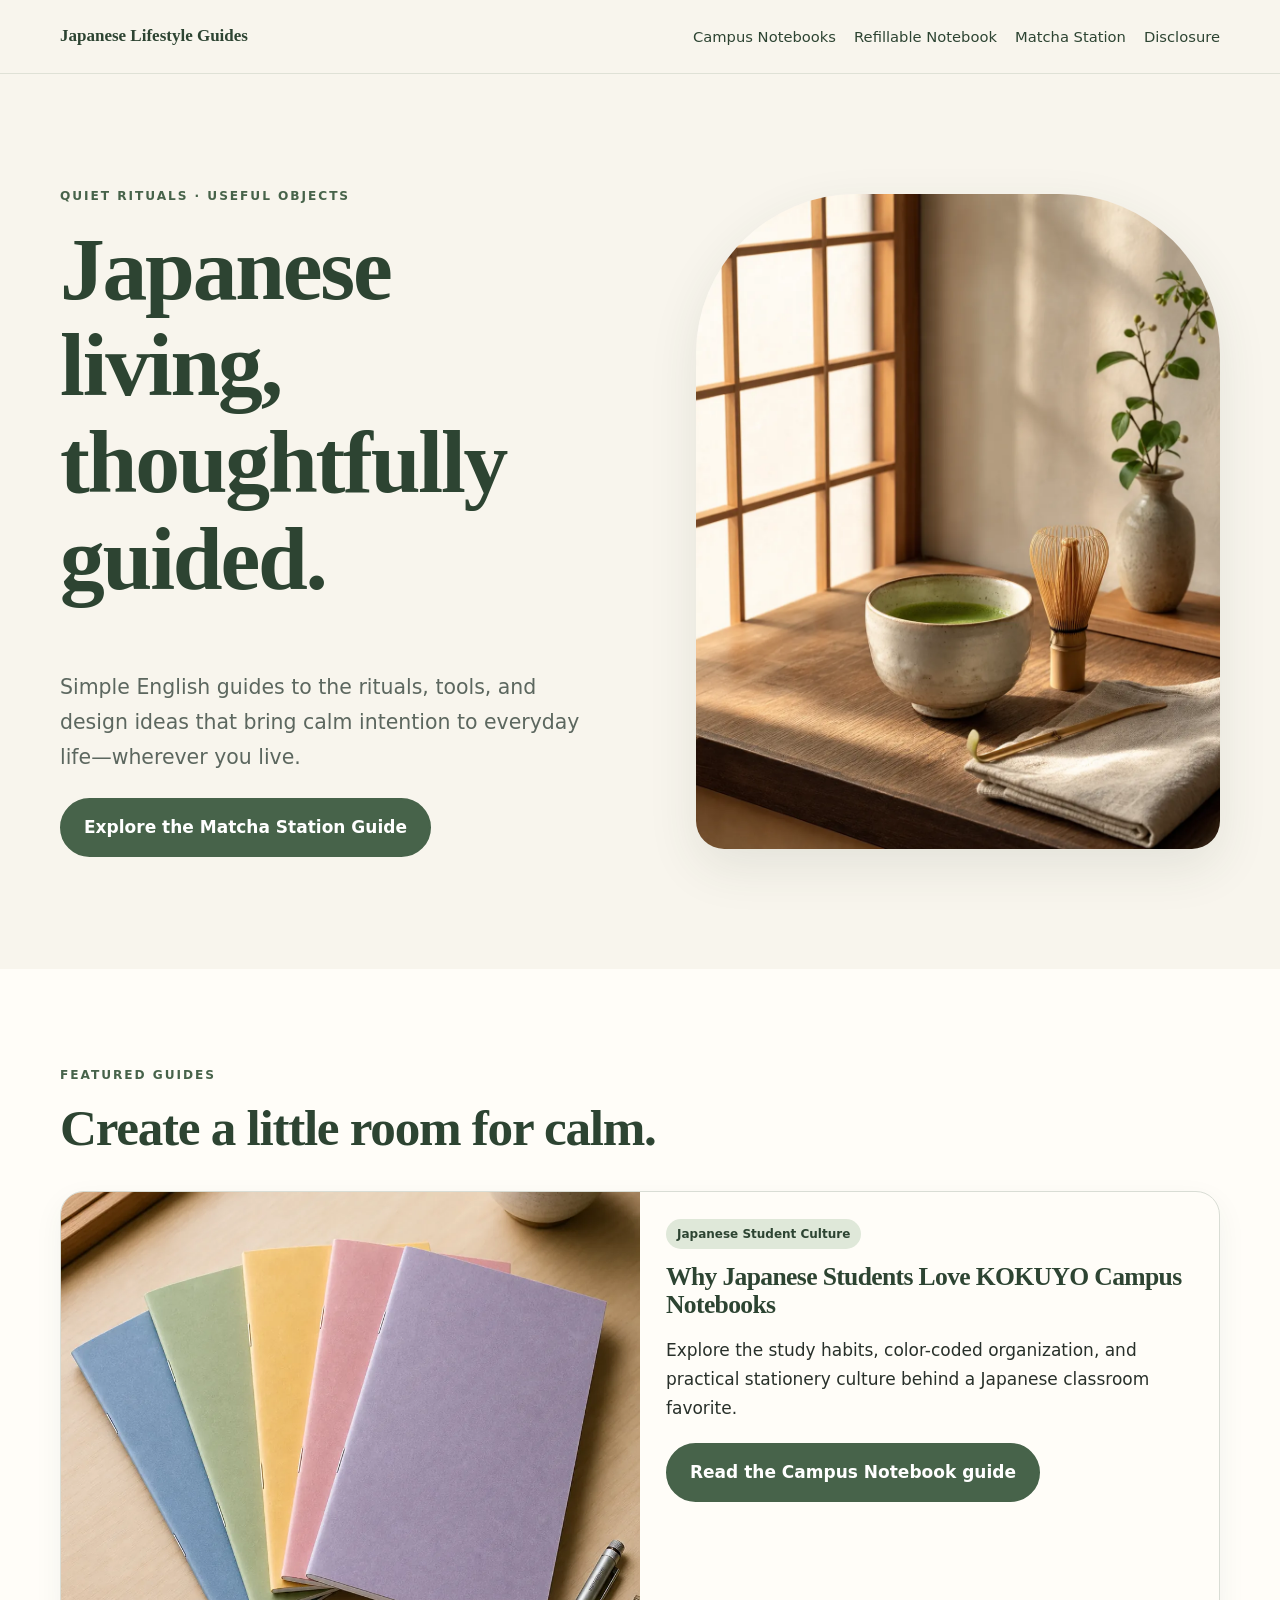
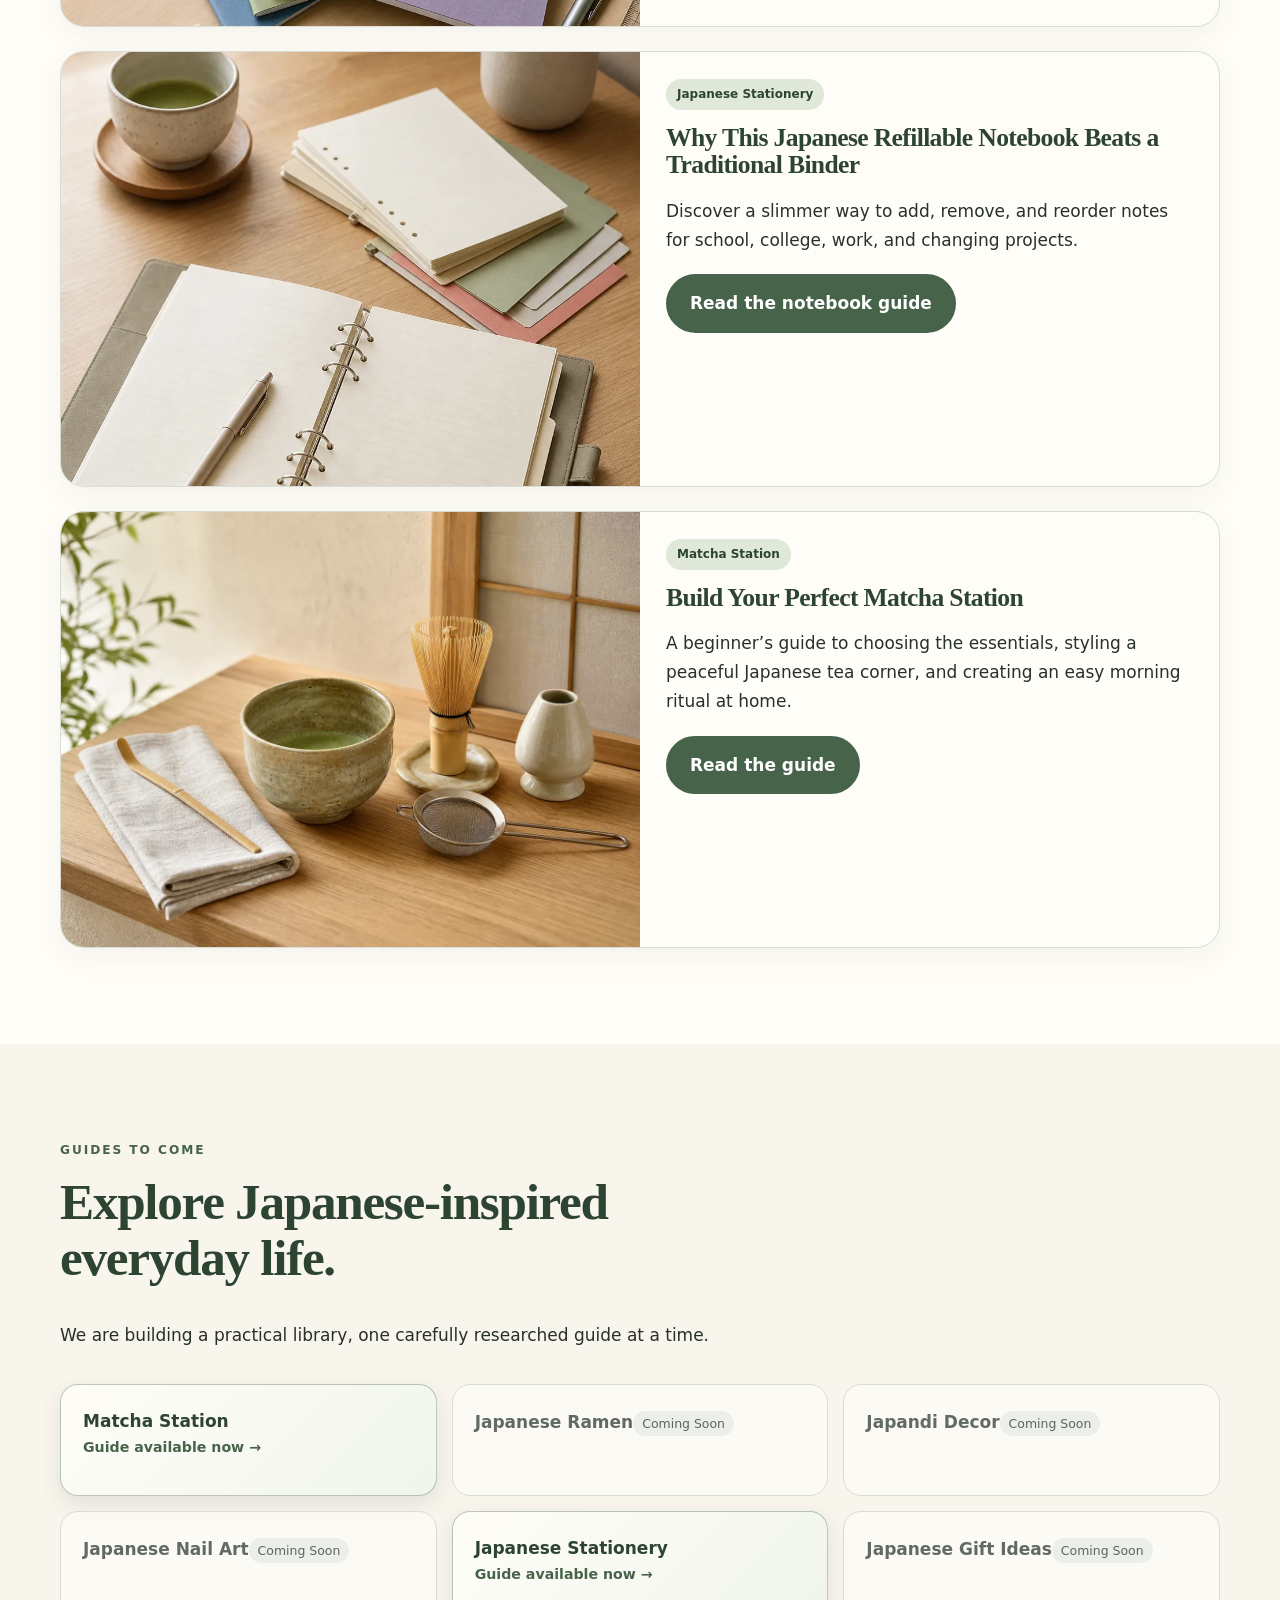
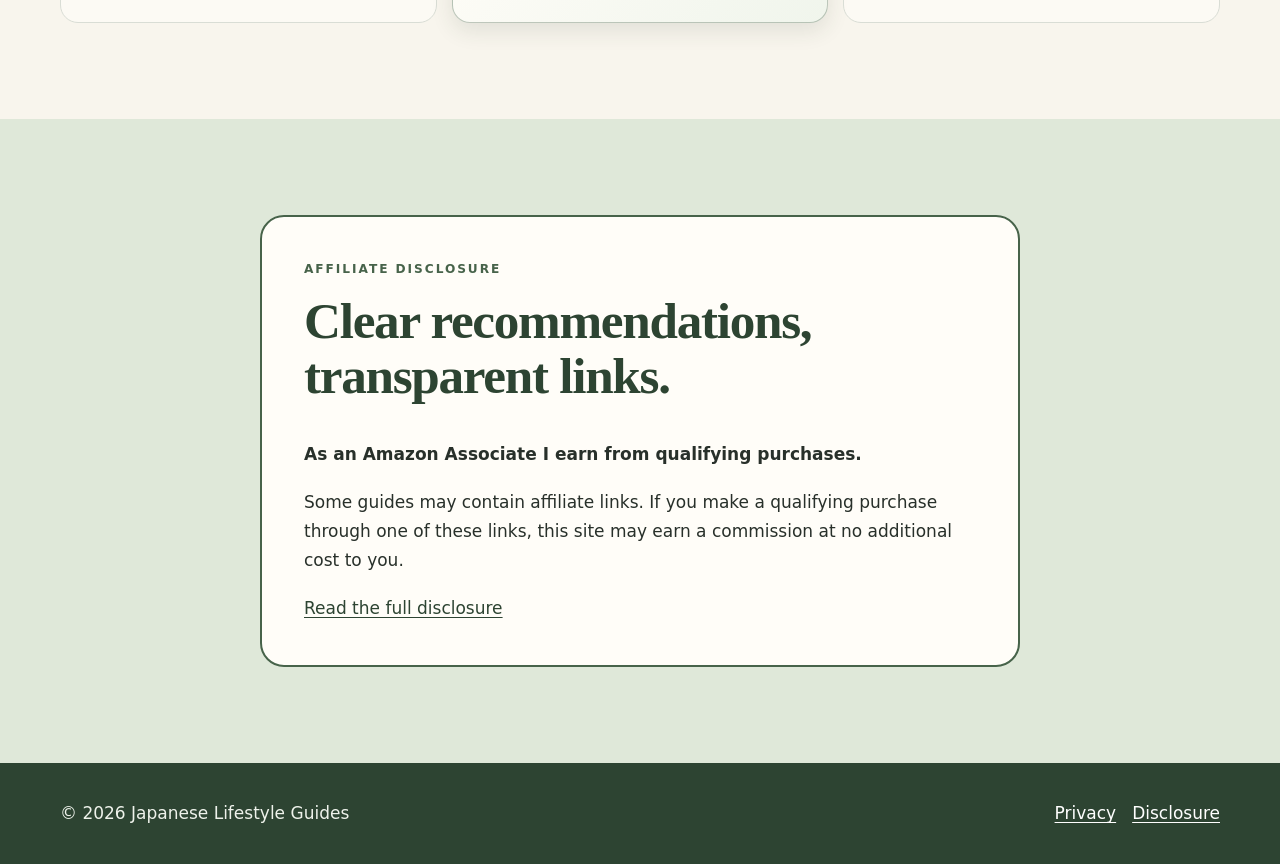
==== index.html @ ab3d95b2 "Add KOKUYO Campus notebook culture guide" ====
<!doctype html>
<html lang="en">
<head>
  <meta charset="utf-8">
  <meta name="viewport" content="width=device-width, initial-scale=1">
  <title>Japanese Lifestyle Guides | Calm Ideas for Everyday Living</title>
  <meta name="description" content="Discover thoughtful English guides to Japanese-inspired living, beginning with a calm and beginner-friendly matcha station at home.">
  <link rel="canonical" href="https://bugm79-sketch.github.io/amazon-guide/">
  <link rel="icon" href="assets/favicon.svg" type="image/svg+xml">
  <link rel="stylesheet" href="styles.css">
  <meta property="og:type" content="website">
  <meta property="og:title" content="Japanese Lifestyle Guides">
  <meta property="og:description" content="Calm, practical ideas for bringing Japanese-inspired rituals and objects into everyday life.">
  <meta property="og:url" content="https://bugm79-sketch.github.io/amazon-guide/">
  <meta property="og:image" content="https://bugm79-sketch.github.io/amazon-guide/assets/images/quiet-matcha-morning-hero.webp">
  <meta name="twitter:card" content="summary_large_image">
  <meta name="twitter:title" content="Japanese Lifestyle Guides">
  <meta name="twitter:description" content="Calm, practical ideas for Japanese-inspired everyday living.">
  <meta name="twitter:image" content="https://bugm79-sketch.github.io/amazon-guide/assets/images/quiet-matcha-morning-hero.webp">
  <script type="application/ld+json">{"@context":"https://schema.org","@type":"WebSite","name":"Japanese Lifestyle Guides","url":"https://bugm79-sketch.github.io/amazon-guide/","description":"English guides to Japanese-inspired products and everyday living."}</script>
</head>
<body>
  <a class="skip-link" href="#main">Skip to content</a>
  <header class="site-header">
    <div class="container">
      <a class="brand" href="index.html">Japanese Lifestyle Guides</a>
      <nav class="site-nav" aria-label="Main navigation"><a href="kokuyo-campus-notebooks.html">Campus Notebooks</a><a href="kokuyo-refillable-notebook.html">Refillable Notebook</a><a href="matcha-station.html">Matcha Station</a><a href="disclosure.html">Disclosure</a></nav>
    </div>
  </header>
  <main id="main">
    <section class="hero">
      <div class="container hero-grid">
        <div class="hero-copy">
          <p class="eyebrow">Quiet rituals · useful objects</p>
          <h1>Japanese living, thoughtfully guided.</h1>
          <p class="lede">Simple English guides to the rituals, tools, and design ideas that bring calm intention to everyday life—wherever you live.</p>
          <a class="button" href="matcha-station.html">Explore the Matcha Station Guide</a>
        </div>
        <div class="hero-art"><img src="assets/images/quiet-matcha-morning-hero.webp" width="1122" height="1402" alt="Quiet morning matcha ritual with a ceramic bowl, bamboo whisk, linen, and soft natural light" fetchpriority="high" decoding="async"></div>
      </div>
    </section>
    <section class="section soft">
      <div class="container">
        <div class="section-head"><p class="eyebrow">Featured guides</p><h2>Create a little room for calm.</h2></div>
        <div class="featured-guides">
          <article class="card featured-card">
            <img src="assets/images/kokuyo-campus-rainbow-study-setup.webp" width="1003" height="1568" alt="Five colorful Japanese school notebooks arranged on a minimal wooden study desk" loading="lazy" decoding="async">
            <div class="card-body"><span class="tag">Japanese Student Culture</span><h3>Why Japanese Students Love KOKUYO Campus Notebooks</h3><p>Explore the study habits, color-coded organization, and practical stationery culture behind a Japanese classroom favorite.</p><a class="button" href="kokuyo-campus-notebooks.html">Read the Campus Notebook guide</a></div>
          </article>
          <article class="card featured-card">
            <img src="assets/images/minimal-japanese-study-setup.webp" width="1003" height="1568" alt="Minimal Japanese study setup with a generic refillable notebook, loose pages, matcha, and pastel dividers" loading="lazy" decoding="async">
            <div class="card-body"><span class="tag">Japanese Stationery</span><h3>Why This Japanese Refillable Notebook Beats a Traditional Binder</h3><p>Discover a slimmer way to add, remove, and reorder notes for school, college, work, and changing projects.</p><a class="button" href="kokuyo-refillable-notebook.html">Read the notebook guide</a></div>
          </article>
          <article class="card featured-card">
            <img src="assets/images/matcha-starter-set-lifestyle.webp" width="1200" height="900" alt="Matcha starter set with a ceramic bowl, bamboo whisk, scoop, sifter, and linen on a light wood counter" loading="lazy" decoding="async">
            <div class="card-body"><span class="tag">Matcha Station</span><h3>Build Your Perfect Matcha Station</h3><p>A beginner’s guide to choosing the essentials, styling a peaceful Japanese tea corner, and creating an easy morning ritual at home.</p><a class="button" href="matcha-station.html">Read the guide</a></div>
          </article>
        </div>
      </div>
    </section>
    <section class="section">
      <div class="container">
        <div class="section-head"><p class="eyebrow">Guides to come</p><h2>Explore Japanese-inspired everyday life.</h2><p>We are building a practical library, one carefully researched guide at a time.</p></div>
        <div class="category-grid">
          <a class="category category-available" href="matcha-station.html" aria-label="Read the Matcha Station guide"><strong>Matcha Station</strong><small>Guide available now <span aria-hidden="true">→</span></small></a>
          <div class="category category-coming-soon"><strong>Japanese Ramen</strong><small>Coming Soon</small></div>
          <div class="category category-coming-soon"><strong>Japandi Decor</strong><small>Coming Soon</small></div>
          <div class="category category-coming-soon"><strong>Japanese Nail Art</strong><small>Coming Soon</small></div>
          <a class="category category-available" href="kokuyo-refillable-notebook.html" aria-label="Read the Japanese Stationery guide"><strong>Japanese Stationery</strong><small>Guide available now <span aria-hidden="true">→</span></small></a>
          <div class="category category-coming-soon"><strong>Japanese Gift Ideas</strong><small>Coming Soon</small></div>
        </div>
      </div>
    </section>
    <section class="section sage">
      <div class="narrow disclosure-box"><p class="eyebrow">Affiliate disclosure</p><h2>Clear recommendations, transparent links.</h2><p><strong>As an Amazon Associate I earn from qualifying purchases.</strong></p><p>Some guides may contain affiliate links. If you make a qualifying purchase through one of these links, this site may earn a commission at no additional cost to you.</p><a href="disclosure.html">Read the full disclosure</a></div>
    </section>
  </main>
  <footer class="site-footer"><div class="container footer-row"><p>© <span data-year>2026</span> Japanese Lifestyle Guides</p><div class="footer-links"><a href="privacy.html">Privacy</a><a href="disclosure.html">Disclosure</a></div></div></footer>
</body>
</html>
---- styles.css ----
:root {
  --matcha: #47634a;
  --matcha-dark: #2d4432;
  --sage: #dfe8d9;
  --cream: #f8f5ed;
  --paper: #fffdf8;
  --wood: #d5b98d;
  --charcoal: #28302a;
  --muted: #5c675f;
  --line: #d9ddd5;
  --shadow: 0 18px 50px rgba(45, 68, 50, .1);
  --radius: 24px;
}

* { box-sizing: border-box; }
html { scroll-behavior: smooth; }
body {
  margin: 0;
  color: var(--charcoal);
  background: var(--cream);
  font-family: Inter, ui-sans-serif, system-ui, -apple-system, BlinkMacSystemFont, "Segoe UI", sans-serif;
  font-size: 17px;
  line-height: 1.7;
}
img { display: block; max-width: 100%; height: auto; }
a { color: var(--matcha-dark); text-underline-offset: .18em; }
a:hover { color: var(--matcha); }
h1, h2, h3 {
  margin: 0 0 .7em;
  color: var(--matcha-dark);
  font-family: Georgia, "Times New Roman", serif;
  line-height: 1.08;
  letter-spacing: -.025em;
}
h1 { font-size: clamp(2.8rem, 7vw, 5.8rem); max-width: 12ch; }
h2 { font-size: clamp(2rem, 4vw, 3.4rem); }
h3 { font-size: clamp(1.4rem, 2vw, 1.85rem); }
p { margin: 0 0 1.15em; }
.container { width: min(1160px, calc(100% - 40px)); margin-inline: auto; }
.narrow { width: min(760px, calc(100% - 40px)); margin-inline: auto; }
.skip-link { position: absolute; left: -999px; top: 8px; }
.skip-link:focus { left: 8px; z-index: 10; padding: 10px 16px; background: white; }
.site-header { padding: 22px 0; border-bottom: 1px solid rgba(71, 99, 74, .14); }
.site-header .container, .site-footer .footer-row { display: flex; align-items: center; justify-content: space-between; gap: 24px; }
.brand { font-family: Georgia, serif; font-weight: 700; text-decoration: none; }
.site-nav { display: flex; flex-wrap: wrap; gap: 18px; font-size: .92rem; }
.site-nav a { text-decoration: none; }
.eyebrow { color: var(--matcha); font-size: .76rem; font-weight: 800; letter-spacing: .16em; text-transform: uppercase; }
.hero { padding: clamp(56px, 9vw, 112px) 0; }
.hero-grid { display: grid; grid-template-columns: 1.02fr .98fr; gap: clamp(36px, 7vw, 90px); align-items: center; }
.hero-copy .lede { max-width: 58ch; color: var(--muted); font-size: clamp(1.05rem, 2vw, 1.28rem); }
.hero-art { overflow: hidden; border-radius: 160px 160px 28px 28px; box-shadow: var(--shadow); }
.hero-art img { width: 100%; aspect-ratio: 4 / 5; object-fit: cover; }
.button {
  display: inline-flex; align-items: center; justify-content: center; min-height: 52px;
  padding: 13px 22px; border: 2px solid var(--matcha); border-radius: 999px;
  background: var(--matcha); color: white; font-weight: 750; text-align: center; text-decoration: none;
}
.button:hover { background: var(--matcha-dark); color: white; }
.button[aria-disabled="true"] { cursor: not-allowed; border-color: #a7afa5; background: #a7afa5; color: #fff; }
.link-note { display: block; margin-top: 8px; color: var(--muted); font-size: .82rem; }
.section { padding: clamp(56px, 8vw, 96px) 0; }
.section-head { max-width: 720px; margin-bottom: 34px; }
.soft { background: var(--paper); }
.sage { background: var(--sage); }
.card-grid { display: grid; grid-template-columns: repeat(2, 1fr); gap: 22px; }
.card { overflow: hidden; border: 1px solid var(--line); border-radius: var(--radius); background: var(--paper); box-shadow: 0 10px 30px rgba(45,68,50,.055); }
.card > img { width: 100%; aspect-ratio: 4 / 3; object-fit: cover; }
.card-body { padding: 26px; }
.card .tag { display: inline-block; margin-bottom: 14px; padding: 5px 11px; border-radius: 999px; background: var(--sage); color: var(--matcha-dark); font-size: .75rem; font-weight: 800; }
.featured-card { display: grid; grid-template-columns: 1fr 1fr; align-items: stretch; }
.featured-card img { width: 100%; height: 100%; object-fit: cover; }
.featured-guides { display: grid; gap: 24px; }
.category-grid { display: grid; grid-template-columns: repeat(3, 1fr); gap: 15px; }
.category { display: block; min-height: 112px; padding: 22px; border: 1px solid var(--line); border-radius: 18px; background: var(--paper); }
.category small { display: block; color: var(--muted); }
.category-available {
  cursor: pointer;
  border-color: rgba(71, 99, 74, .35);
  background: linear-gradient(135deg, var(--paper), #f0f5ec);
  box-shadow: 0 8px 22px rgba(45, 68, 50, .11);
  color: var(--matcha-dark);
  text-decoration: none;
  transition: transform .2s ease, box-shadow .2s ease, border-color .2s ease;
}
.category-available small { color: var(--matcha); font-weight: 750; }
.category-available:hover {
  transform: translateY(-4px);
  border-color: var(--matcha);
  box-shadow: 0 14px 30px rgba(45, 68, 50, .16);
  color: var(--matcha-dark);
}
.category-available:focus-visible { outline: 3px solid var(--wood); outline-offset: 4px; }
.category-coming-soon { cursor: default; background: rgba(255, 253, 248, .62); color: #616a63; box-shadow: none; }
.category-coming-soon small { display: inline-block; margin-top: 4px; padding: 2px 9px; border-radius: 999px; background: #eceee9; font-size: .78rem; }
.product { display: grid; grid-template-columns: .85fr 1.15fr; }
.product img { width: 100%; height: 100%; min-height: 360px; object-fit: cover; }
.facts { display: grid; grid-template-columns: 1fr 1fr; gap: 18px; margin: 22px 0; }
.facts div { padding-top: 14px; border-top: 1px solid var(--line); }
.facts strong { display: block; color: var(--matcha-dark); }
.style-grid, .routine { display: grid; grid-template-columns: repeat(2, 1fr); gap: clamp(30px, 7vw, 80px); align-items: center; }
.lifestyle-image { width: 100%; aspect-ratio: 4 / 3; object-fit: cover; }
.summary-photo { display: grid; grid-template-columns: 1.25fr .75fr; overflow: hidden; border-radius: var(--radius); background: var(--cream); box-shadow: var(--shadow); }
.summary-photo > img { width: 100%; height: 100%; min-height: 440px; object-fit: cover; }
.summary-copy { align-self: center; padding: clamp(28px, 5vw, 58px); }
.check-list { padding: 0; list-style: none; }
.check-list li { position: relative; margin: 10px 0; padding-left: 30px; }
.check-list li::before { position: absolute; left: 0; content: "○"; color: var(--matcha); font-weight: 800; }
.steps { margin: 0; padding: 0; list-style: none; counter-reset: steps; }
.steps li { position: relative; min-height: 52px; margin: 0 0 15px; padding: 12px 14px 12px 62px; border-radius: 14px; background: var(--paper); counter-increment: steps; }
.steps li::before { position: absolute; left: 12px; top: 9px; content: counter(steps); display: grid; width: 38px; height: 38px; place-items: center; border-radius: 50%; background: var(--matcha); color: white; font-weight: 800; }
.faq details { margin-bottom: 12px; padding: 18px 20px; border: 1px solid var(--line); border-radius: 14px; background: var(--paper); }
.faq summary { cursor: pointer; color: var(--matcha-dark); font-weight: 800; }
.faq details p { margin: 12px 0 0; }
.disclosure-box { padding: clamp(24px, 5vw, 42px); border: 2px solid var(--matcha); border-radius: var(--radius); background: var(--paper); }
.legal h1 { max-width: none; font-size: clamp(2.6rem, 6vw, 4.5rem); }
.legal h2 { margin-top: 1.5em; font-size: 1.8rem; }
.site-footer { padding: 36px 0; background: var(--matcha-dark); color: #eef2eb; }
.site-footer a { color: white; }
.site-footer p { margin: 0; }
.footer-links { display: flex; flex-wrap: wrap; gap: 16px; }
.tiny { font-size: .82rem; color: var(--muted); }
.compact-disclosure p:last-child { margin-bottom: 0; }
.experience-grid, .fit-grid { display: grid; grid-template-columns: repeat(2, 1fr); gap: clamp(30px, 7vw, 80px); align-items: center; }
.comparison-wrap { overflow-x: auto; border: 1px solid var(--line); border-radius: 18px; background: var(--paper); }
.comparison-table { width: 100%; min-width: 680px; border-collapse: collapse; text-align: left; }
.comparison-table th, .comparison-table td { padding: 16px 18px; border-bottom: 1px solid var(--line); }
.comparison-table thead th { background: var(--sage); color: var(--matcha-dark); }
.comparison-table tbody tr:last-child th, .comparison-table tbody tr:last-child td { border-bottom: 0; }
.table-note { margin-top: 12px; }
.use-grid { display: grid; grid-template-columns: repeat(4, 1fr); gap: 18px; }
.use-card, .note-card { padding: 24px; border: 1px solid var(--line); border-radius: 18px; background: var(--paper); }
.use-card .tag { display: inline-block; margin-bottom: 14px; color: var(--matcha); font-weight: 800; }
.center-cta { margin-top: 30px; text-align: center; }
.pinterest-image { width: min(100%, 560px); margin-inline: auto; aspect-ratio: 4 / 5; object-fit: cover; object-position: center; }
.note-card { background: var(--sage); }
.final-cta { text-align: center; }
.final-cta h2 { max-width: 14ch; margin-inline: auto; }

@media (max-width: 820px) {
  .hero-grid, .featured-card, .product, .style-grid, .routine, .summary-photo, .experience-grid, .fit-grid { grid-template-columns: 1fr; }
  .hero-copy { order: 1; }
  .hero-art { order: 2; border-radius: 100px 100px 22px 22px; }
  .card-grid, .category-grid, .use-grid { grid-template-columns: 1fr 1fr; }
  .product img { min-height: 260px; }
  .summary-photo > img { min-height: 0; aspect-ratio: 3 / 2; }
}
@media (max-width: 560px) {
  body { font-size: 16px; }
  .container, .narrow { width: min(100% - 28px, 1160px); }
  .site-header .container, .site-footer .footer-row { align-items: flex-start; flex-direction: column; }
  .card-grid, .category-grid, .facts, .use-grid { grid-template-columns: 1fr; }
  .button { width: 100%; }
}
@media (prefers-reduced-motion: reduce) {
  html { scroll-behavior: auto; }
  .category-available { transition: none; }
}
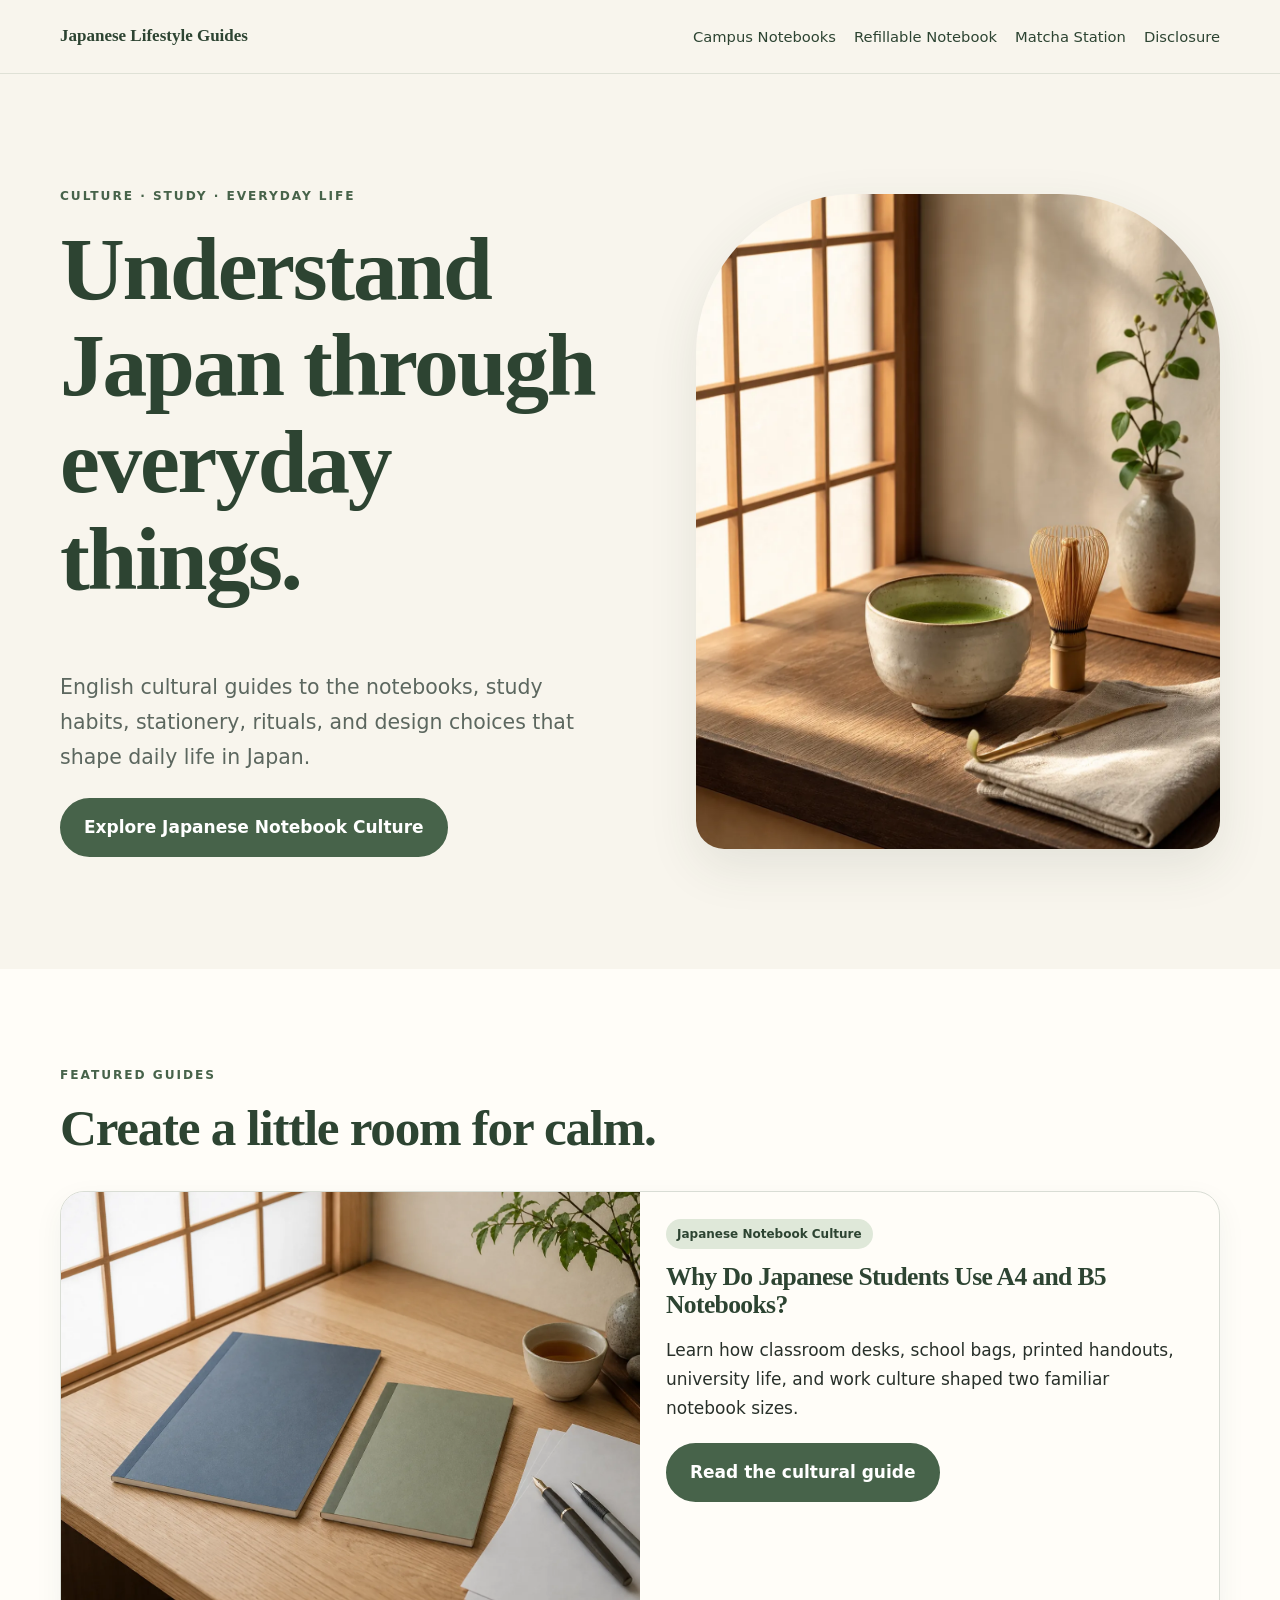
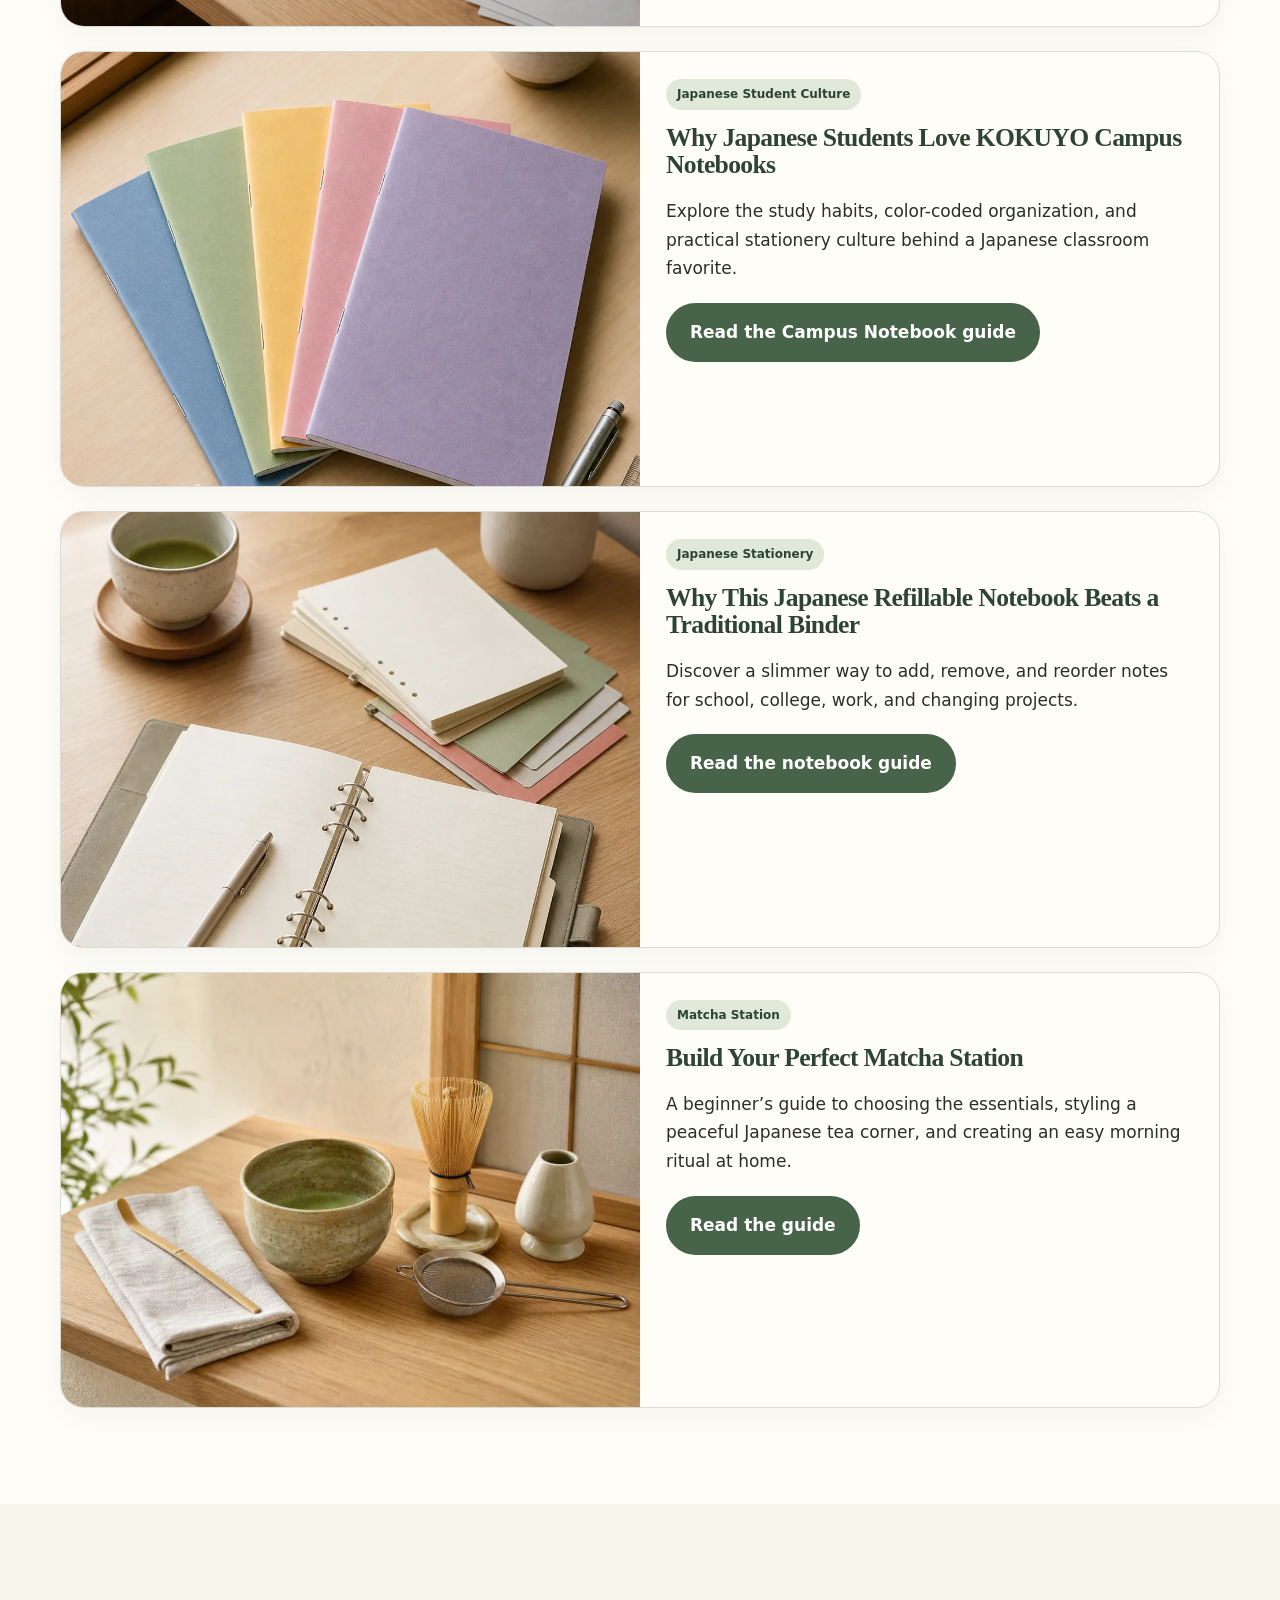
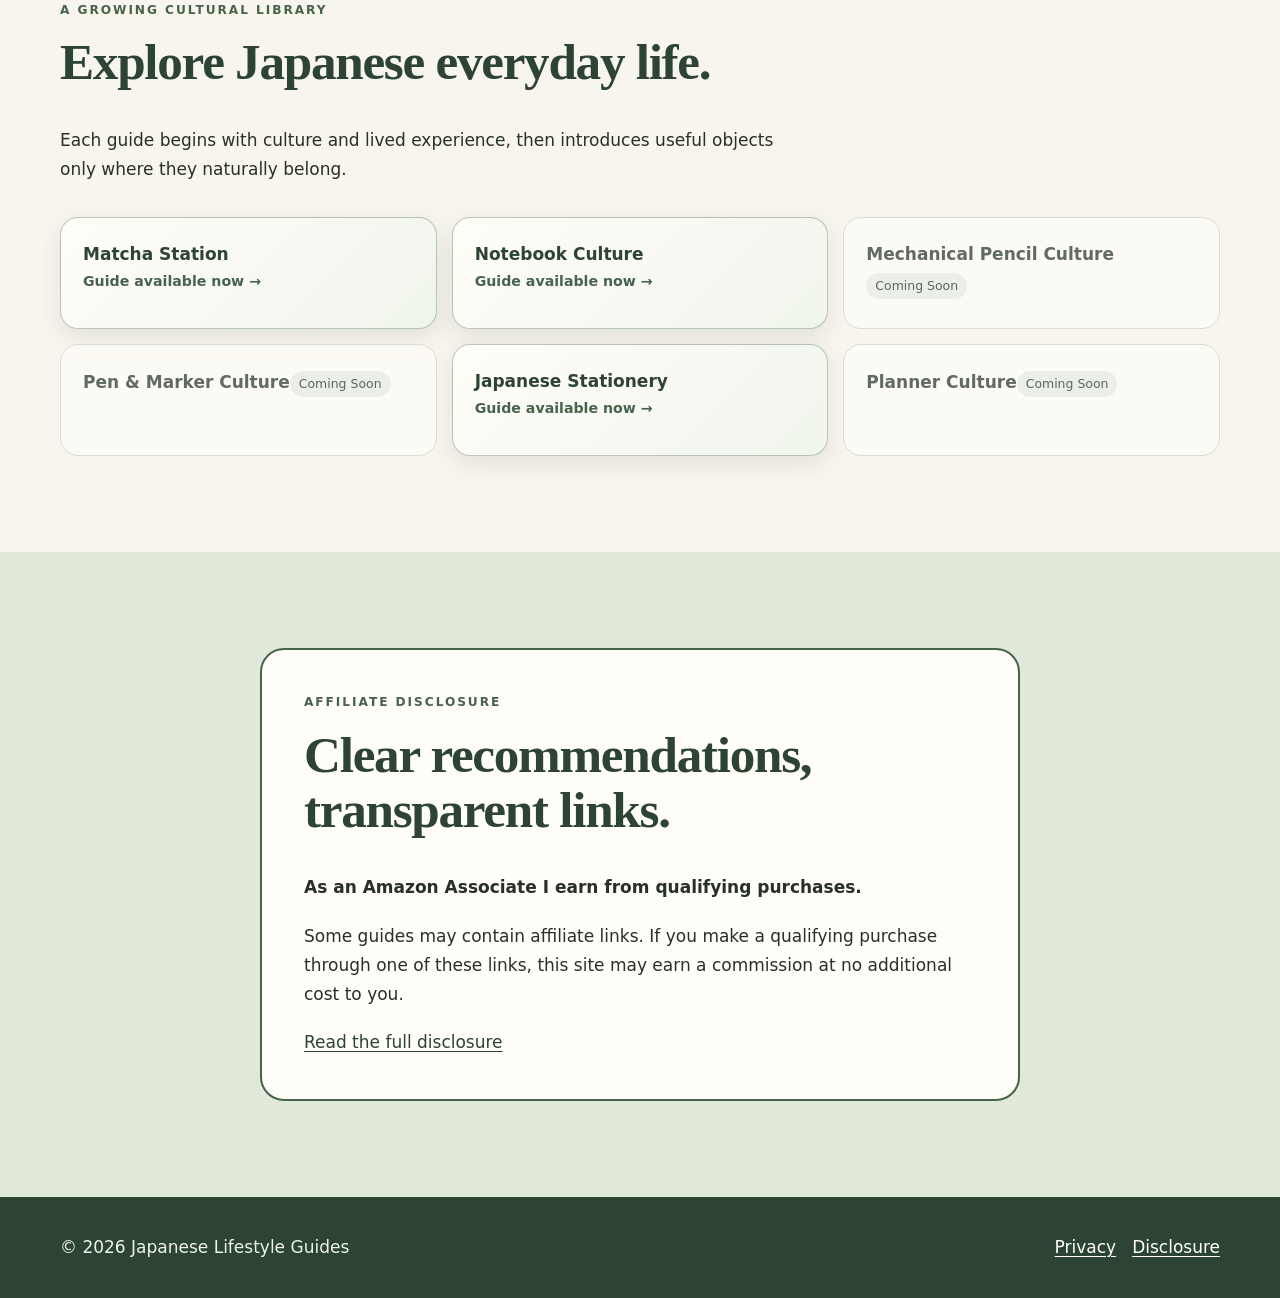
==== commit f340a8a4: "Add Japanese A4 and B5 notebook culture guide" ====
--- a/index.html
+++ b/index.html
@@ -3,21 +3,21 @@
 <head>
   <meta charset="utf-8">
   <meta name="viewport" content="width=device-width, initial-scale=1">
-  <title>Japanese Lifestyle Guides | Calm Ideas for Everyday Living</title>
-  <meta name="description" content="Discover thoughtful English guides to Japanese-inspired living, beginning with a calm and beginner-friendly matcha station at home.">
+  <title>Japanese Culture & Lifestyle Guides | Study, Stationery and Daily Life</title>
+  <meta name="description" content="Explore English guides to Japanese culture, study habits, stationery, everyday rituals, and thoughtful approaches to daily life.">
   <link rel="canonical" href="https://bugm79-sketch.github.io/amazon-guide/">
   <link rel="icon" href="assets/favicon.svg" type="image/svg+xml">
   <link rel="stylesheet" href="styles.css">
   <meta property="og:type" content="website">
-  <meta property="og:title" content="Japanese Lifestyle Guides">
-  <meta property="og:description" content="Calm, practical ideas for bringing Japanese-inspired rituals and objects into everyday life.">
+  <meta property="og:title" content="Japanese Culture & Lifestyle Guides">
+  <meta property="og:description" content="Cultural guides to Japanese study habits, stationery, everyday rituals, and thoughtful daily life.">
   <meta property="og:url" content="https://bugm79-sketch.github.io/amazon-guide/">
   <meta property="og:image" content="https://bugm79-sketch.github.io/amazon-guide/assets/images/quiet-matcha-morning-hero.webp">
   <meta name="twitter:card" content="summary_large_image">
-  <meta name="twitter:title" content="Japanese Lifestyle Guides">
-  <meta name="twitter:description" content="Calm, practical ideas for Japanese-inspired everyday living.">
+  <meta name="twitter:title" content="Japanese Culture & Lifestyle Guides">
+  <meta name="twitter:description" content="Understand Japanese stationery, study habits, rituals, and everyday culture.">
   <meta name="twitter:image" content="https://bugm79-sketch.github.io/amazon-guide/assets/images/quiet-matcha-morning-hero.webp">
-  <script type="application/ld+json">{"@context":"https://schema.org","@type":"WebSite","name":"Japanese Lifestyle Guides","url":"https://bugm79-sketch.github.io/amazon-guide/","description":"English guides to Japanese-inspired products and everyday living."}</script>
+  <script type="application/ld+json">{"@context":"https://schema.org","@type":"WebSite","name":"Japanese Culture & Lifestyle Guides","url":"https://bugm79-sketch.github.io/amazon-guide/","description":"English cultural guides to Japanese stationery, study habits, daily rituals, and everyday life."}</script>
 </head>
 <body>
   <a class="skip-link" href="#main">Skip to content</a>
@@ -31,10 +31,10 @@
     <section class="hero">
       <div class="container hero-grid">
         <div class="hero-copy">
-          <p class="eyebrow">Quiet rituals · useful objects</p>
-          <h1>Japanese living, thoughtfully guided.</h1>
-          <p class="lede">Simple English guides to the rituals, tools, and design ideas that bring calm intention to everyday life—wherever you live.</p>
-          <a class="button" href="matcha-station.html">Explore the Matcha Station Guide</a>
+          <p class="eyebrow">Culture · study · everyday life</p>
+          <h1>Understand Japan through everyday things.</h1>
+          <p class="lede">English cultural guides to the notebooks, study habits, stationery, rituals, and design choices that shape daily life in Japan.</p>
+          <a class="button" href="japanese-a4-b5-notebooks.html">Explore Japanese Notebook Culture</a>
         </div>
         <div class="hero-art"><img src="assets/images/quiet-matcha-morning-hero.webp" width="1122" height="1402" alt="Quiet morning matcha ritual with a ceramic bowl, bamboo whisk, linen, and soft natural light" fetchpriority="high" decoding="async"></div>
       </div>
@@ -43,6 +43,10 @@
       <div class="container">
         <div class="section-head"><p class="eyebrow">Featured guides</p><h2>Create a little room for calm.</h2></div>
         <div class="featured-guides">
+          <article class="card featured-card">
+            <img src="assets/images/a4-b5-japanese-notebook-comparison.webp" width="1448" height="1086" alt="A4 and B5 Japanese-style notebooks compared on a light wooden study desk" loading="lazy" decoding="async">
+            <div class="card-body"><span class="tag">Japanese Notebook Culture</span><h3>Why Do Japanese Students Use A4 and B5 Notebooks?</h3><p>Learn how classroom desks, school bags, printed handouts, university life, and work culture shaped two familiar notebook sizes.</p><a class="button" href="japanese-a4-b5-notebooks.html">Read the cultural guide</a></div>
+          </article>
           <article class="card featured-card">
             <img src="assets/images/kokuyo-campus-rainbow-study-setup.webp" width="1003" height="1568" alt="Five colorful Japanese school notebooks arranged on a minimal wooden study desk" loading="lazy" decoding="async">
             <div class="card-body"><span class="tag">Japanese Student Culture</span><h3>Why Japanese Students Love KOKUYO Campus Notebooks</h3><p>Explore the study habits, color-coded organization, and practical stationery culture behind a Japanese classroom favorite.</p><a class="button" href="kokuyo-campus-notebooks.html">Read the Campus Notebook guide</a></div>
@@ -60,14 +64,14 @@
     </section>
     <section class="section">
       <div class="container">
-        <div class="section-head"><p class="eyebrow">Guides to come</p><h2>Explore Japanese-inspired everyday life.</h2><p>We are building a practical library, one carefully researched guide at a time.</p></div>
+        <div class="section-head"><p class="eyebrow">A growing cultural library</p><h2>Explore Japanese everyday life.</h2><p>Each guide begins with culture and lived experience, then introduces useful objects only where they naturally belong.</p></div>
         <div class="category-grid">
           <a class="category category-available" href="matcha-station.html" aria-label="Read the Matcha Station guide"><strong>Matcha Station</strong><small>Guide available now <span aria-hidden="true">→</span></small></a>
-          <div class="category category-coming-soon"><strong>Japanese Ramen</strong><small>Coming Soon</small></div>
-          <div class="category category-coming-soon"><strong>Japandi Decor</strong><small>Coming Soon</small></div>
-          <div class="category category-coming-soon"><strong>Japanese Nail Art</strong><small>Coming Soon</small></div>
+          <a class="category category-available" href="japanese-a4-b5-notebooks.html" aria-label="Read the Japanese Notebook Culture guide"><strong>Notebook Culture</strong><small>Guide available now <span aria-hidden="true">→</span></small></a>
+          <div class="category category-coming-soon"><strong>Mechanical Pencil Culture</strong><small>Coming Soon</small></div>
+          <div class="category category-coming-soon"><strong>Pen &amp; Marker Culture</strong><small>Coming Soon</small></div>
           <a class="category category-available" href="kokuyo-refillable-notebook.html" aria-label="Read the Japanese Stationery guide"><strong>Japanese Stationery</strong><small>Guide available now <span aria-hidden="true">→</span></small></a>
-          <div class="category category-coming-soon"><strong>Japanese Gift Ideas</strong><small>Coming Soon</small></div>
+          <div class="category category-coming-soon"><strong>Planner Culture</strong><small>Coming Soon</small></div>
         </div>
       </div>
     </section>
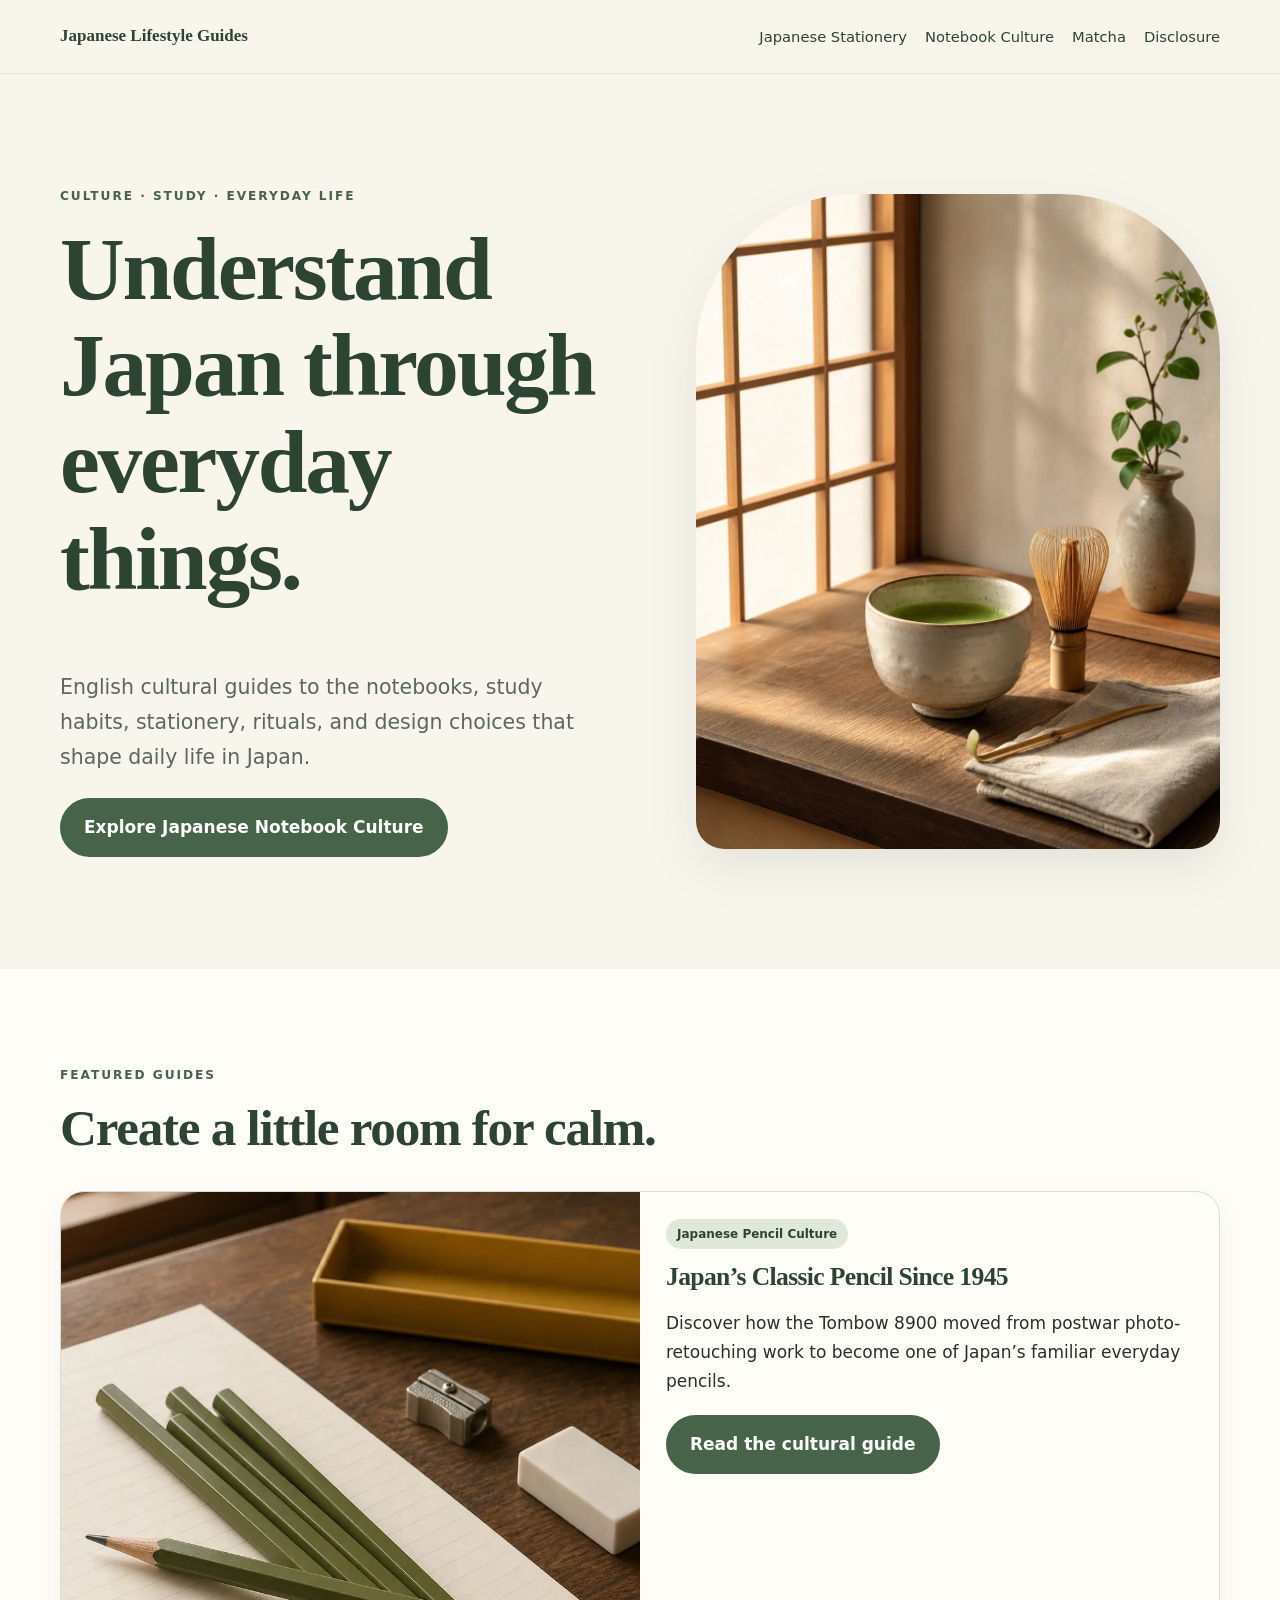
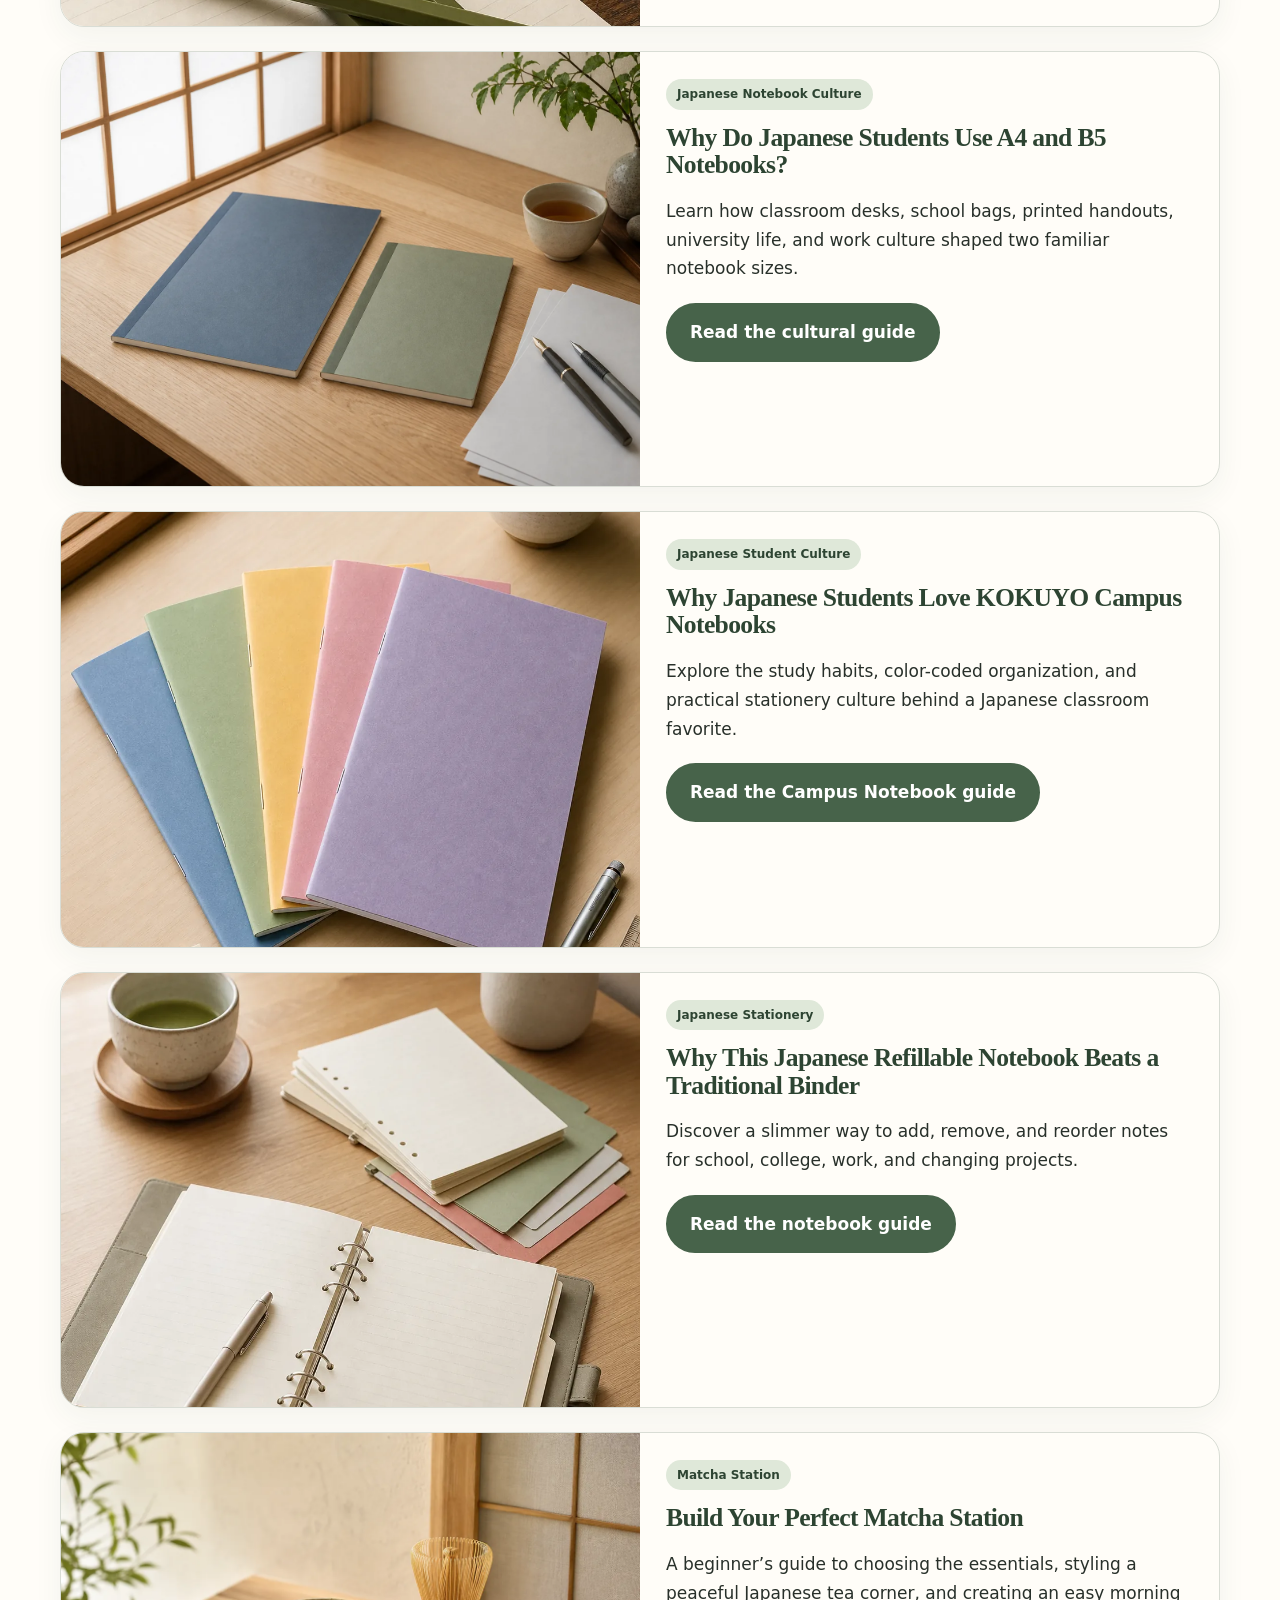
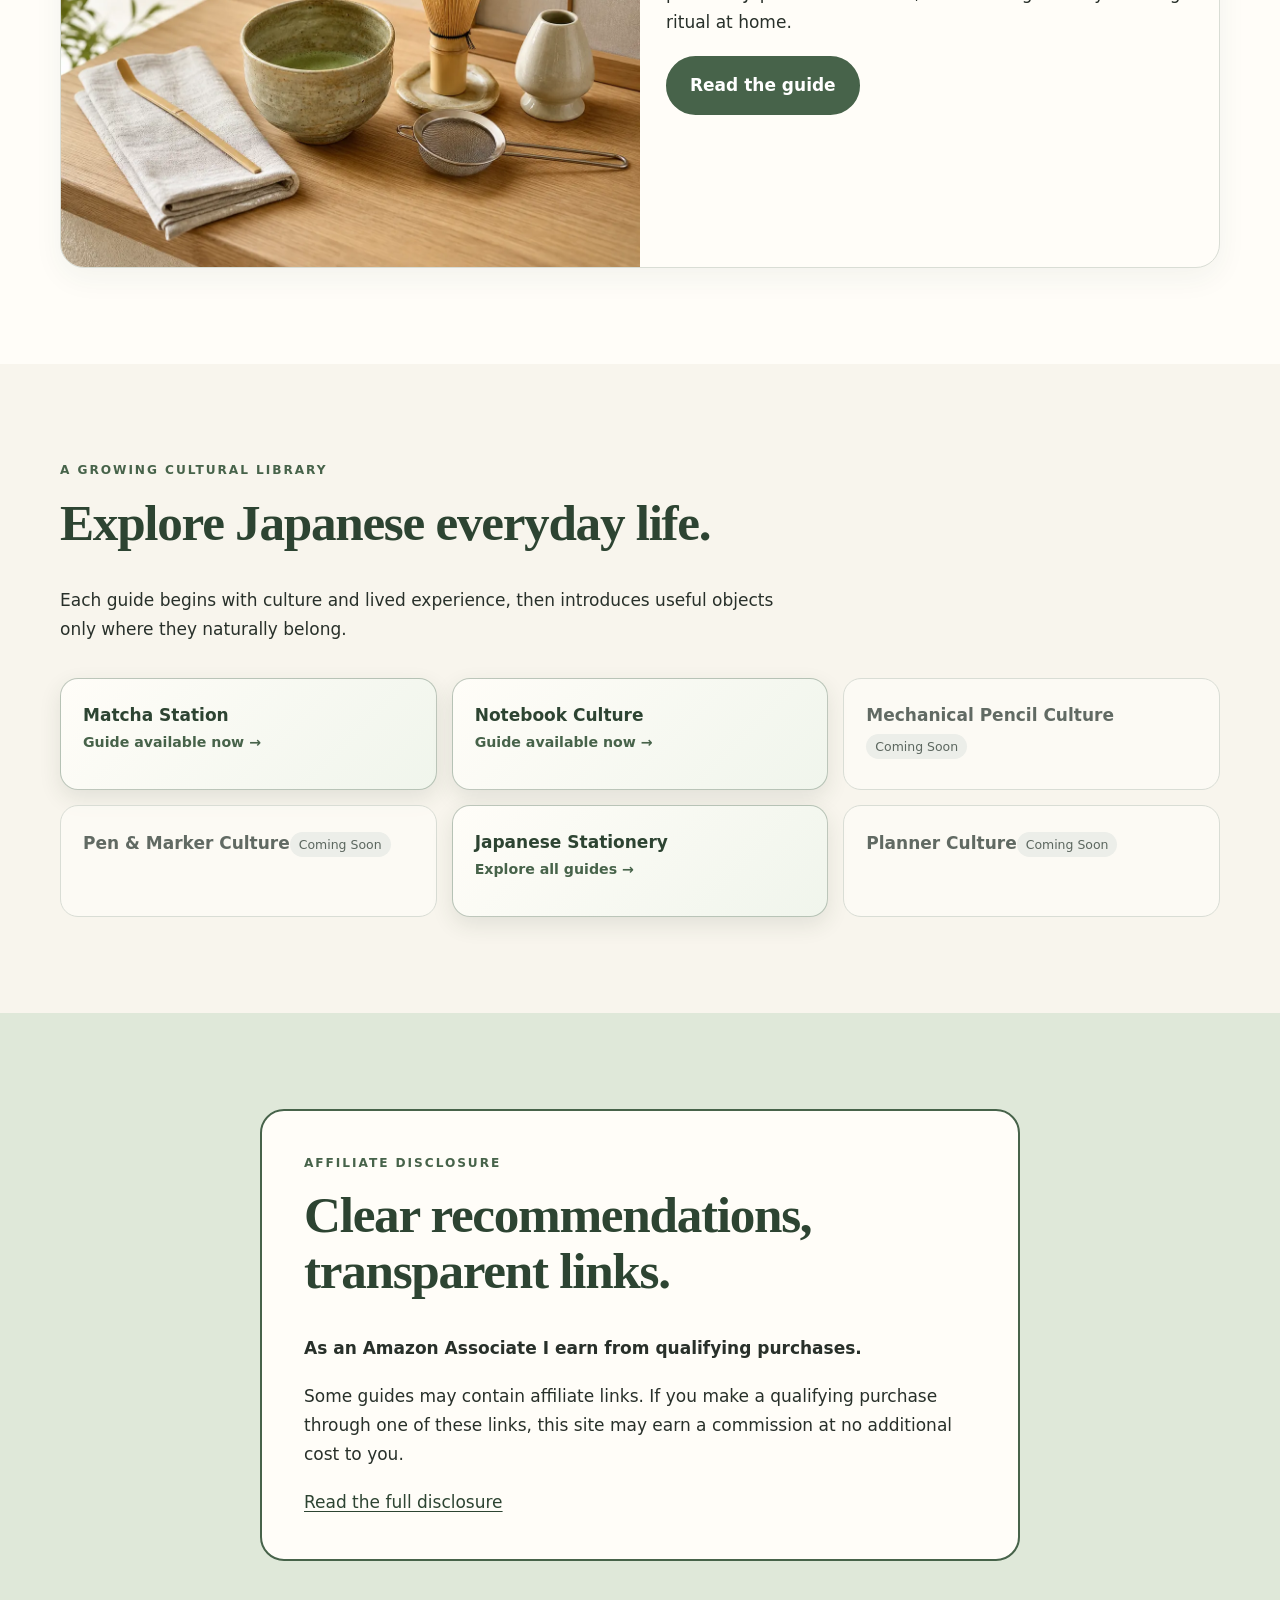
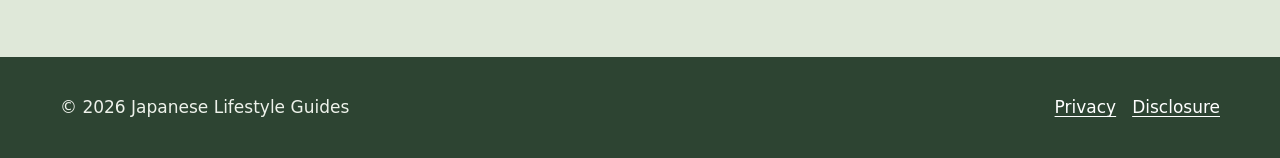
==== commit dcc55e06: "Add Tombow 8900 Japanese pencil culture guide" ====
--- a/index.html
+++ b/index.html
@@ -24,7 +24,7 @@
   <header class="site-header">
     <div class="container">
       <a class="brand" href="index.html">Japanese Lifestyle Guides</a>
-      <nav class="site-nav" aria-label="Main navigation"><a href="kokuyo-campus-notebooks.html">Campus Notebooks</a><a href="kokuyo-refillable-notebook.html">Refillable Notebook</a><a href="matcha-station.html">Matcha Station</a><a href="disclosure.html">Disclosure</a></nav>
+      <nav class="site-nav" aria-label="Main navigation"><a href="japanese-stationery.html">Japanese Stationery</a><a href="japanese-a4-b5-notebooks.html">Notebook Culture</a><a href="matcha-station.html">Matcha</a><a href="disclosure.html">Disclosure</a></nav>
     </div>
   </header>
   <main id="main">
@@ -43,6 +43,10 @@
       <div class="container">
         <div class="section-head"><p class="eyebrow">Featured guides</p><h2>Create a little room for calm.</h2></div>
         <div class="featured-guides">
+          <article class="card featured-card">
+            <img src="assets/images/classic-japanese-wooden-pencil-desk.webp" width="972" height="1619" alt="Olive-green wooden pencils on a traditional Japanese study desk with a notebook and eraser" loading="lazy" decoding="async">
+            <div class="card-body"><span class="tag">Japanese Pencil Culture</span><h3>Japan’s Classic Pencil Since 1945</h3><p>Discover how the Tombow 8900 moved from postwar photo-retouching work to become one of Japan’s familiar everyday pencils.</p><a class="button" href="tombow-8900-japanese-pencil.html">Read the cultural guide</a></div>
+          </article>
           <article class="card featured-card">
             <img src="assets/images/a4-b5-japanese-notebook-comparison.webp" width="1448" height="1086" alt="A4 and B5 Japanese-style notebooks compared on a light wooden study desk" loading="lazy" decoding="async">
             <div class="card-body"><span class="tag">Japanese Notebook Culture</span><h3>Why Do Japanese Students Use A4 and B5 Notebooks?</h3><p>Learn how classroom desks, school bags, printed handouts, university life, and work culture shaped two familiar notebook sizes.</p><a class="button" href="japanese-a4-b5-notebooks.html">Read the cultural guide</a></div>
@@ -70,7 +74,7 @@
           <a class="category category-available" href="japanese-a4-b5-notebooks.html" aria-label="Read the Japanese Notebook Culture guide"><strong>Notebook Culture</strong><small>Guide available now <span aria-hidden="true">→</span></small></a>
           <div class="category category-coming-soon"><strong>Mechanical Pencil Culture</strong><small>Coming Soon</small></div>
           <div class="category category-coming-soon"><strong>Pen &amp; Marker Culture</strong><small>Coming Soon</small></div>
-          <a class="category category-available" href="kokuyo-refillable-notebook.html" aria-label="Read the Japanese Stationery guide"><strong>Japanese Stationery</strong><small>Guide available now <span aria-hidden="true">→</span></small></a>
+          <a class="category category-available" href="japanese-stationery.html" aria-label="Explore Japanese Stationery culture"><strong>Japanese Stationery</strong><small>Explore all guides <span aria-hidden="true">→</span></small></a>
           <div class="category category-coming-soon"><strong>Planner Culture</strong><small>Coming Soon</small></div>
         </div>
       </div>
--- a/styles.css
+++ b/styles.css
@@ -136,6 +136,10 @@
 .note-card { background: var(--sage); }
 .final-cta { text-align: center; }
 .final-cta h2 { max-width: 14ch; margin-inline: auto; }
+.breadcrumbs { display: flex; flex-wrap: wrap; gap: 8px; padding-top: 18px; color: var(--muted); font-size: .86rem; }
+.breadcrumbs a { color: var(--matcha-dark); }
+.disclosure-strip { padding: 28px 0; }
+.disclosure-strip p:last-child, .source-note p:last-child { margin-bottom: 0; }
 
 @media (max-width: 820px) {
   .hero-grid, .featured-card, .product, .style-grid, .routine, .summary-photo, .experience-grid, .fit-grid { grid-template-columns: 1fr; }
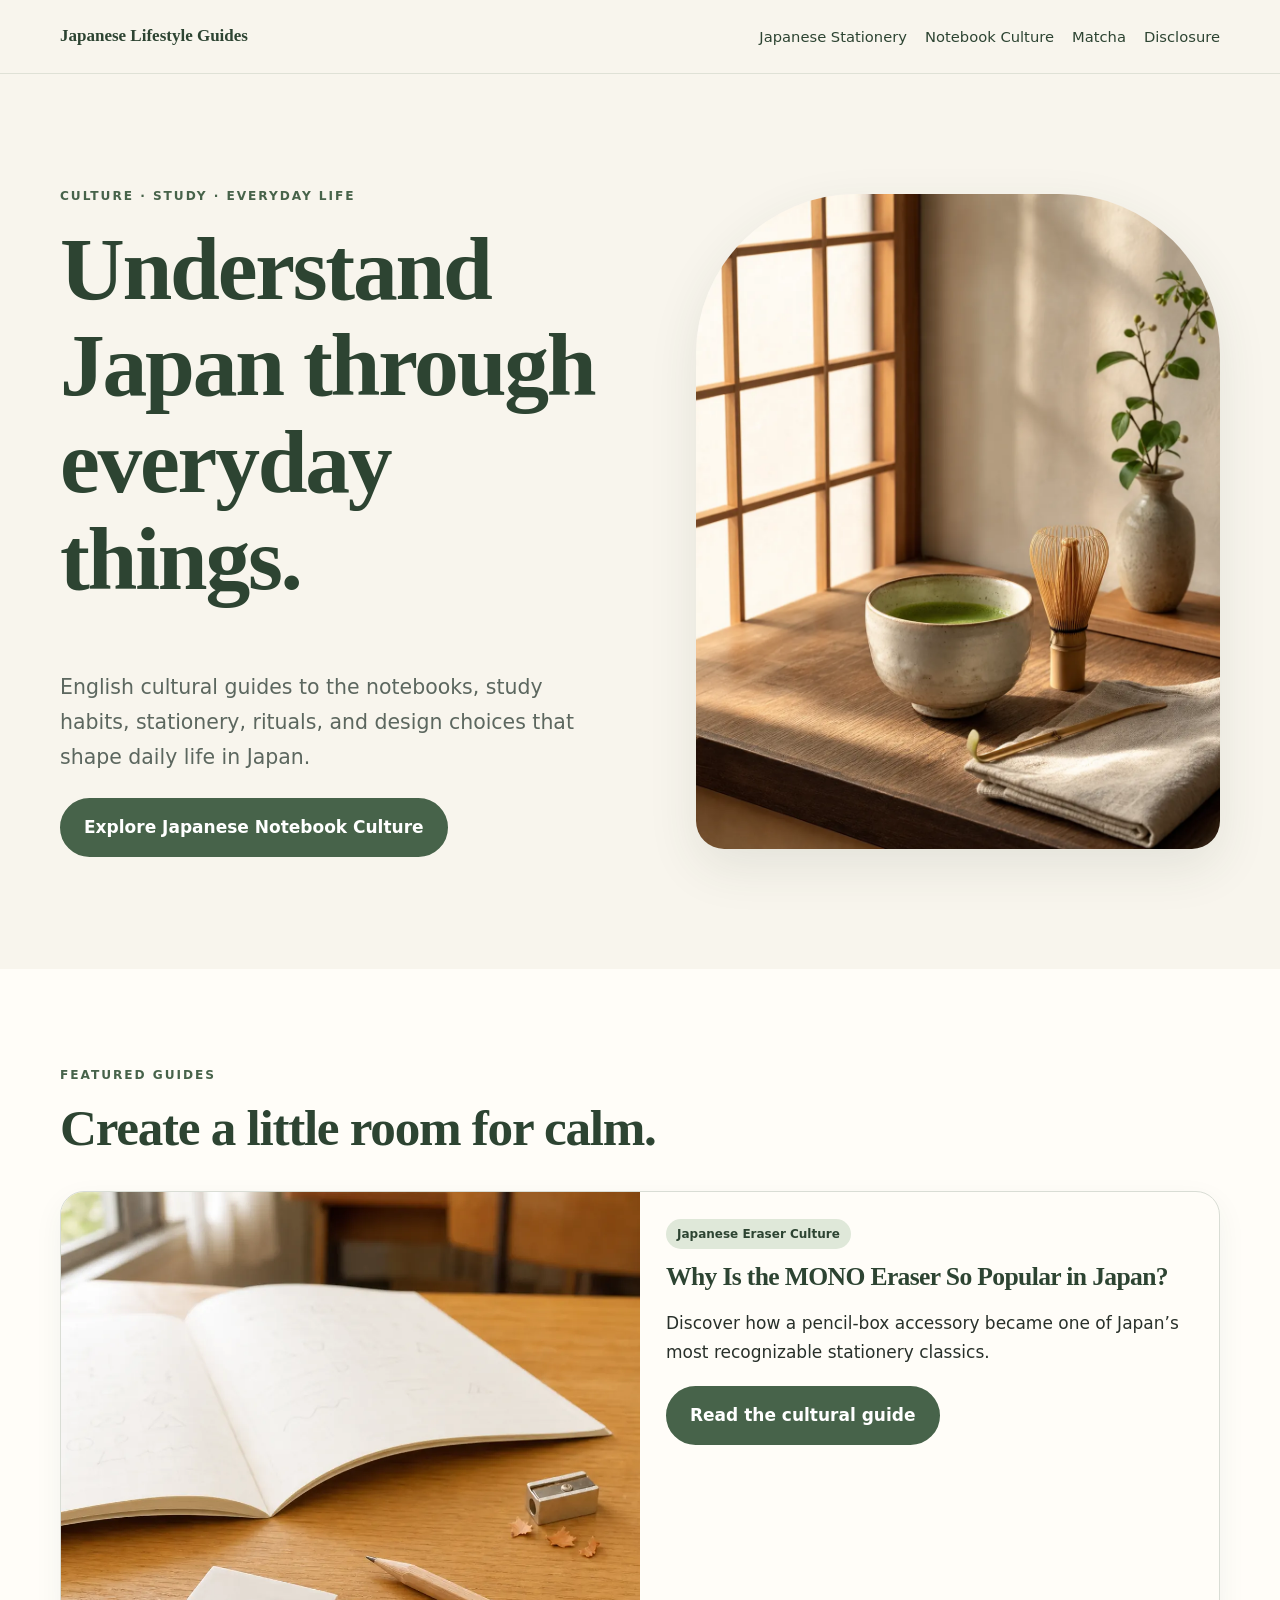
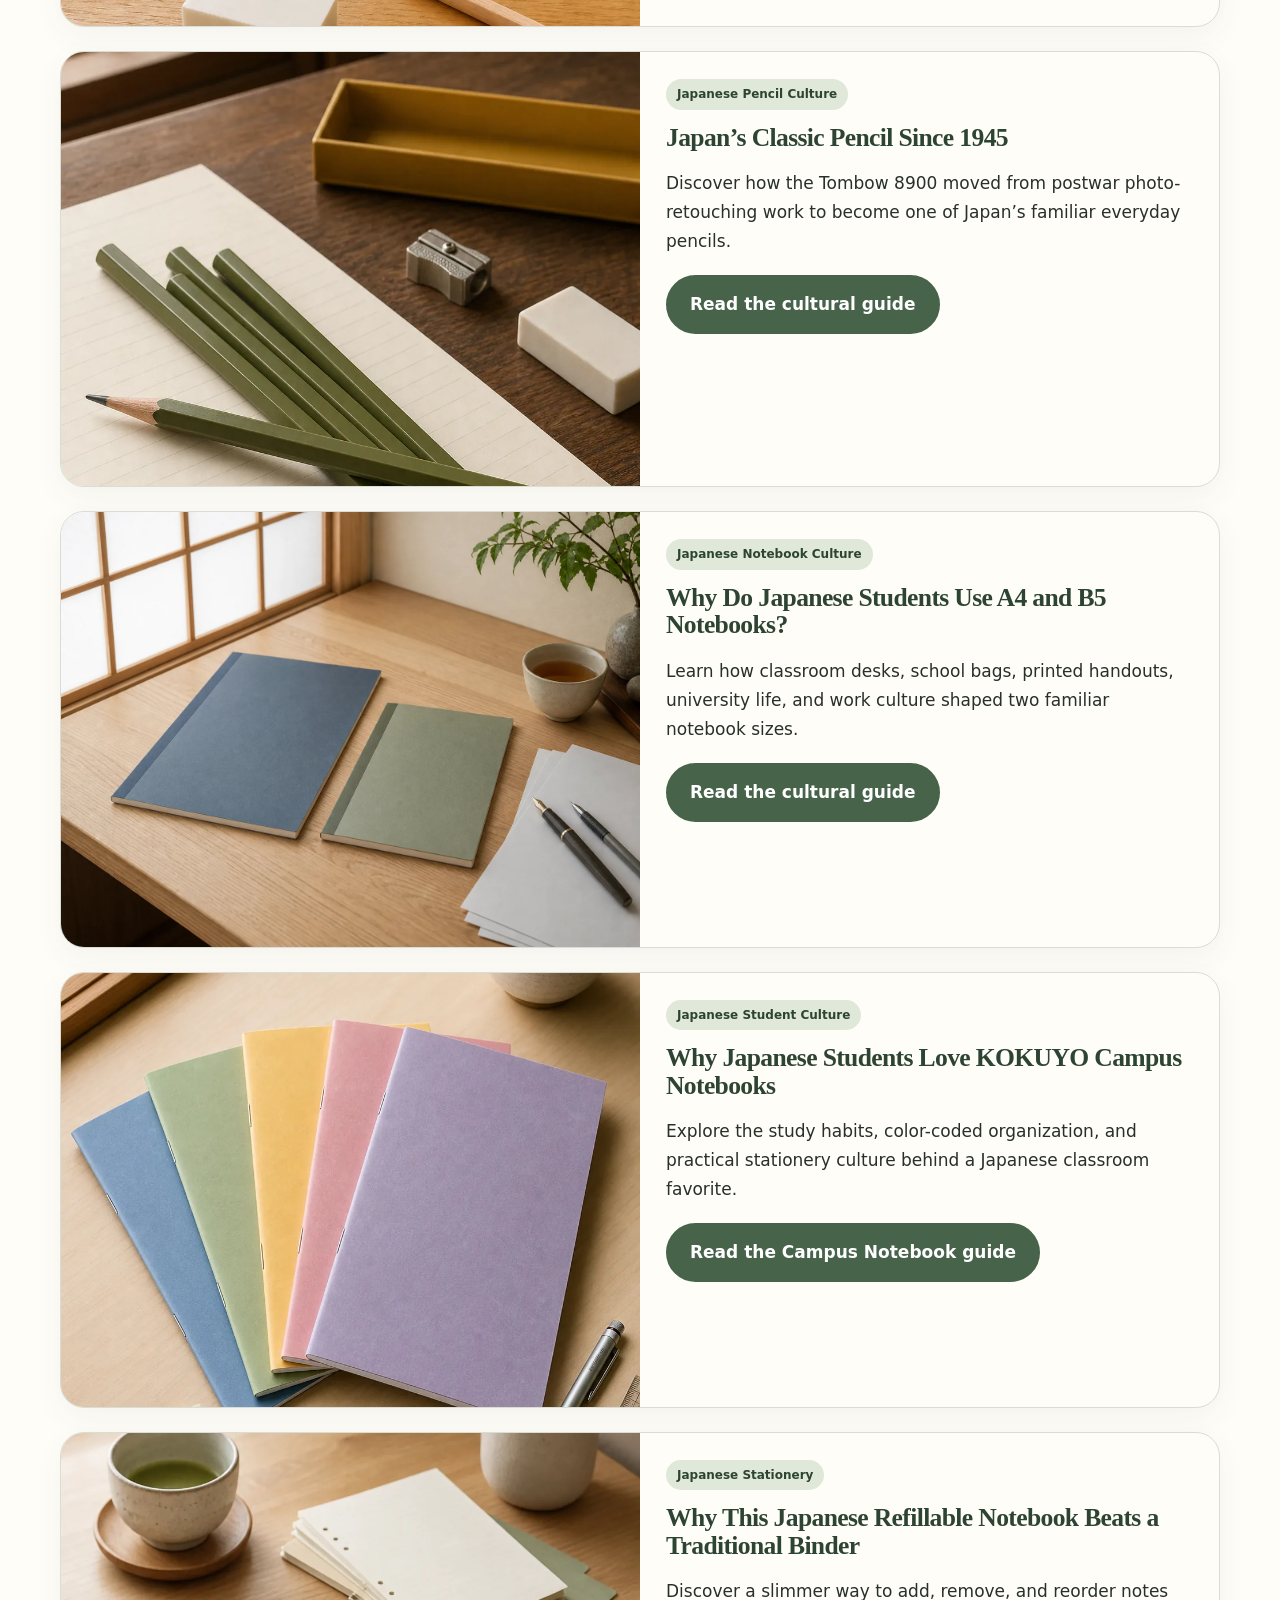
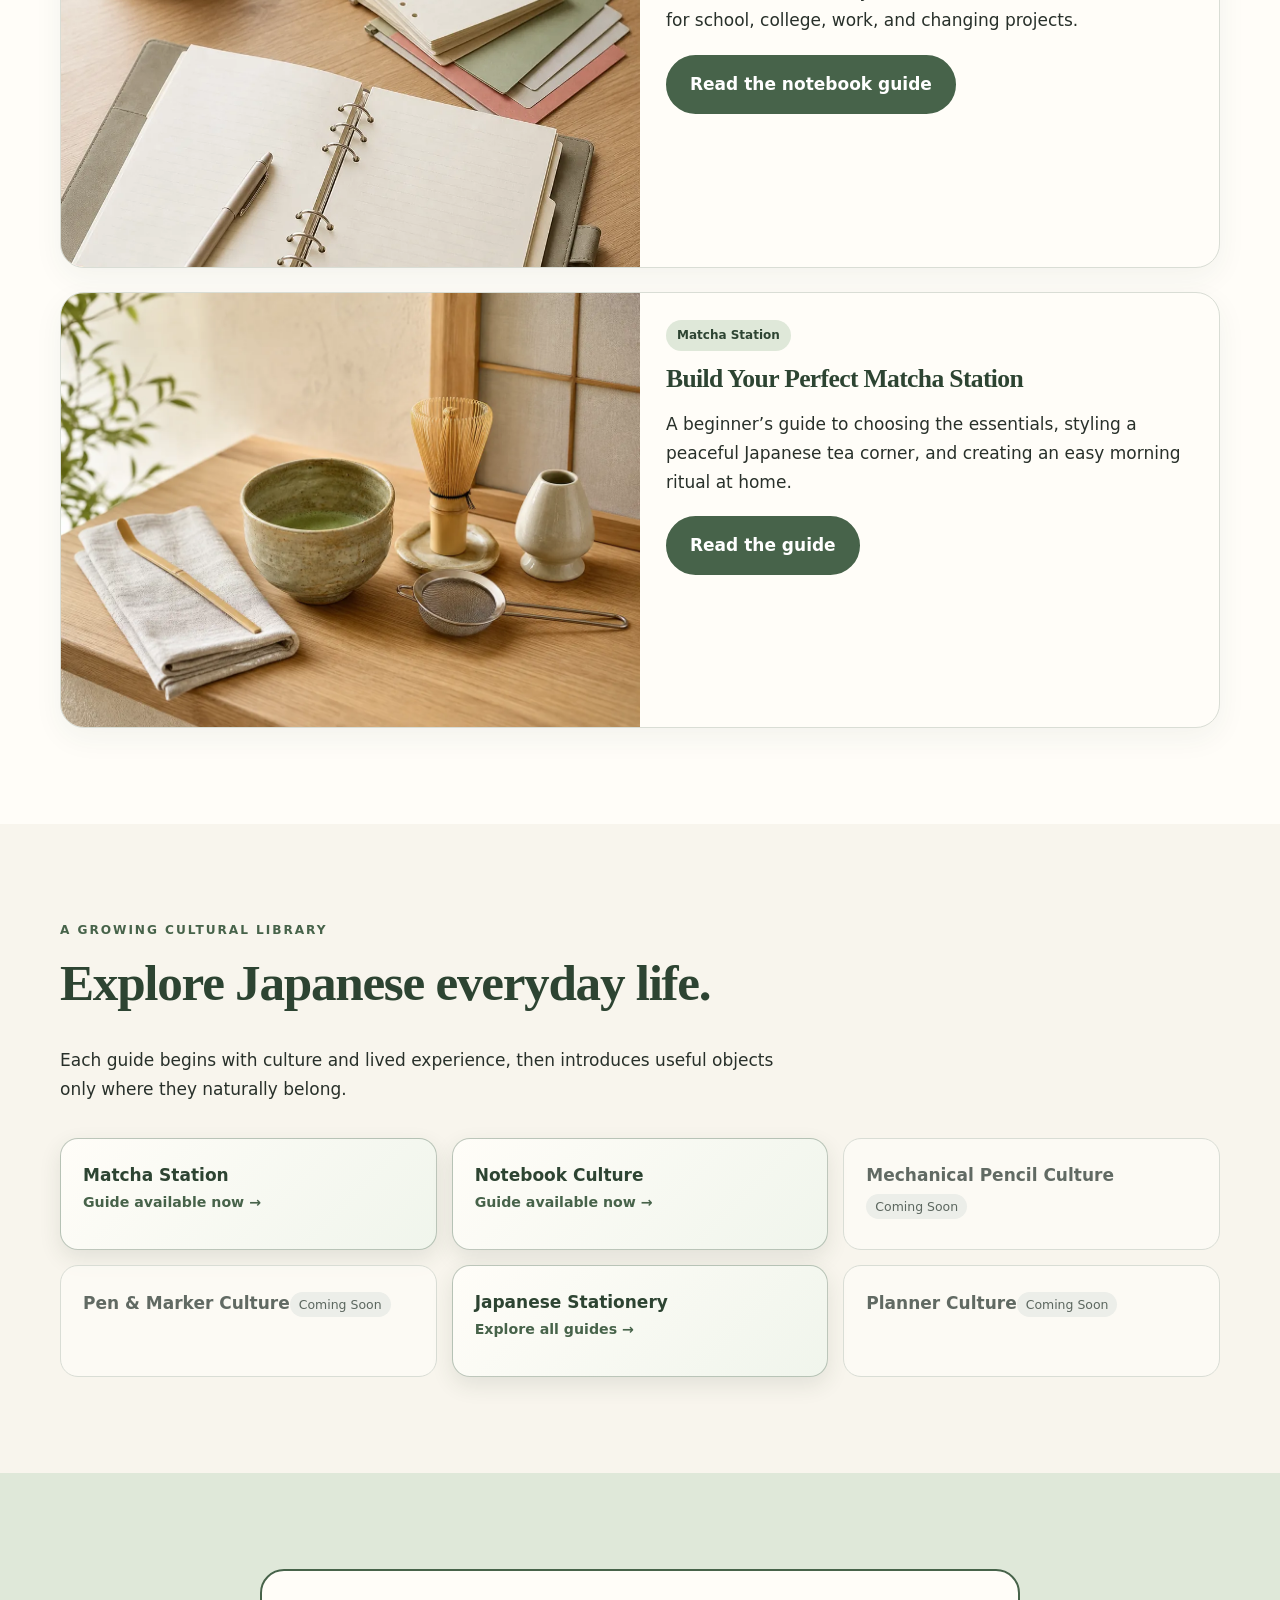
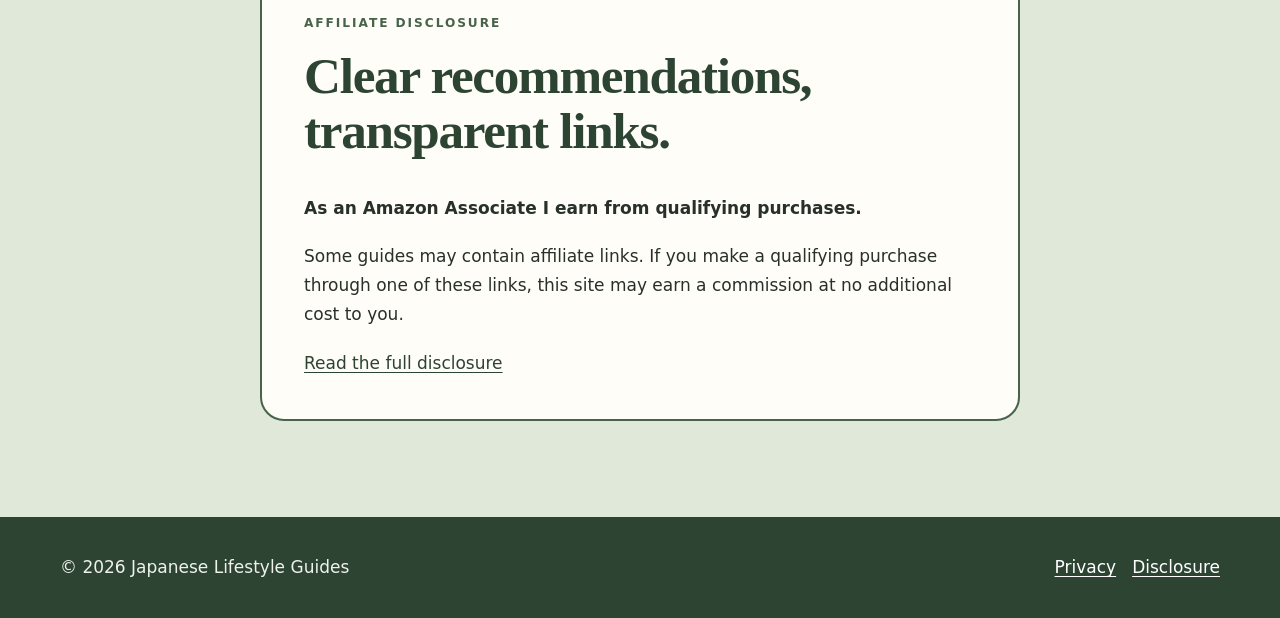
==== commit 2a729ee1: "Add Tombow MONO eraser culture guide" ====
--- a/index.html
+++ b/index.html
@@ -44,6 +44,10 @@
         <div class="section-head"><p class="eyebrow">Featured guides</p><h2>Create a little room for calm.</h2></div>
         <div class="featured-guides">
           <article class="card featured-card">
+            <img src="assets/images/japanese-mono-eraser-study-desk.webp" width="1086" height="1448" alt="Japanese school desk with a white block eraser, wooden pencil, B5 notebook, and sharpener" loading="lazy" decoding="async">
+            <div class="card-body"><span class="tag">Japanese Eraser Culture</span><h3>Why Is the MONO Eraser So Popular in Japan?</h3><p>Discover how a pencil-box accessory became one of Japan’s most recognizable stationery classics.</p><a class="button" href="tombow-mono-eraser-japanese-culture.html">Read the cultural guide</a></div>
+          </article>
+          <article class="card featured-card">
             <img src="assets/images/classic-japanese-wooden-pencil-desk.webp" width="972" height="1619" alt="Olive-green wooden pencils on a traditional Japanese study desk with a notebook and eraser" loading="lazy" decoding="async">
             <div class="card-body"><span class="tag">Japanese Pencil Culture</span><h3>Japan’s Classic Pencil Since 1945</h3><p>Discover how the Tombow 8900 moved from postwar photo-retouching work to become one of Japan’s familiar everyday pencils.</p><a class="button" href="tombow-8900-japanese-pencil.html">Read the cultural guide</a></div>
           </article>
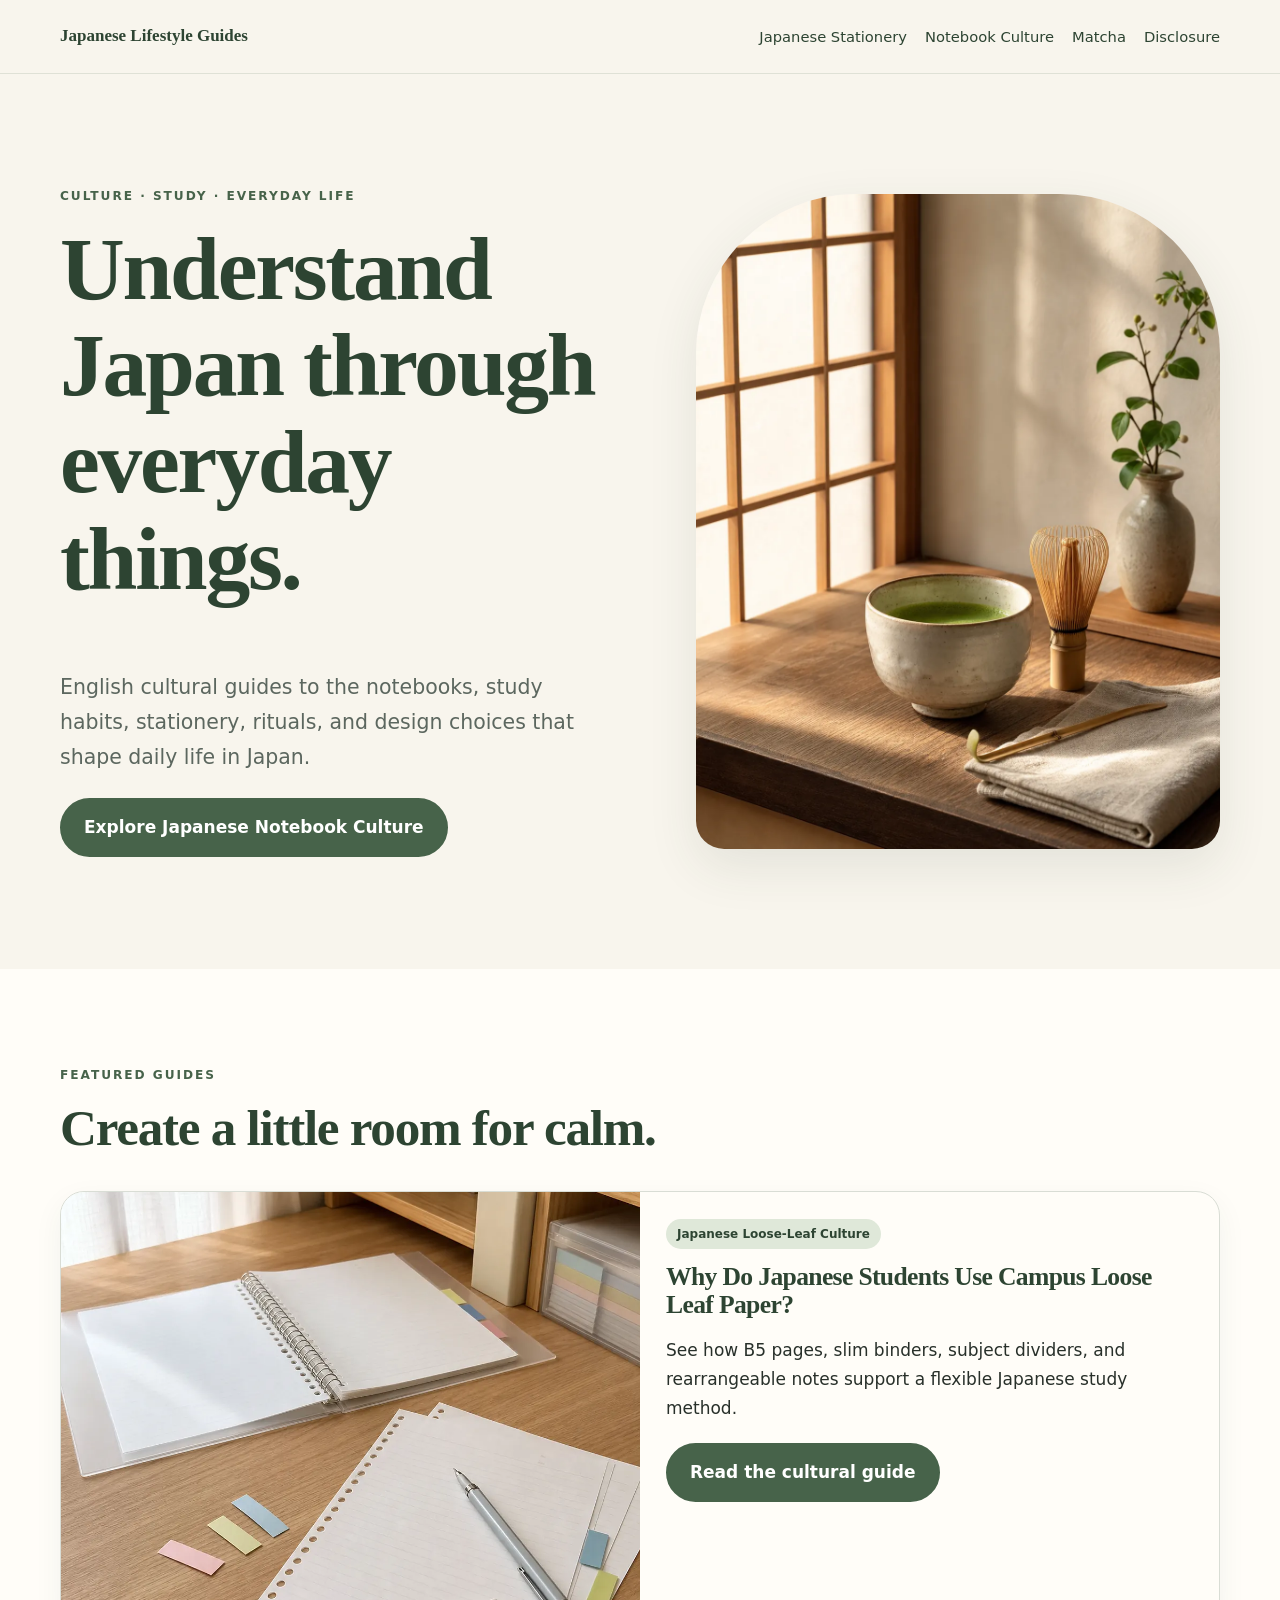
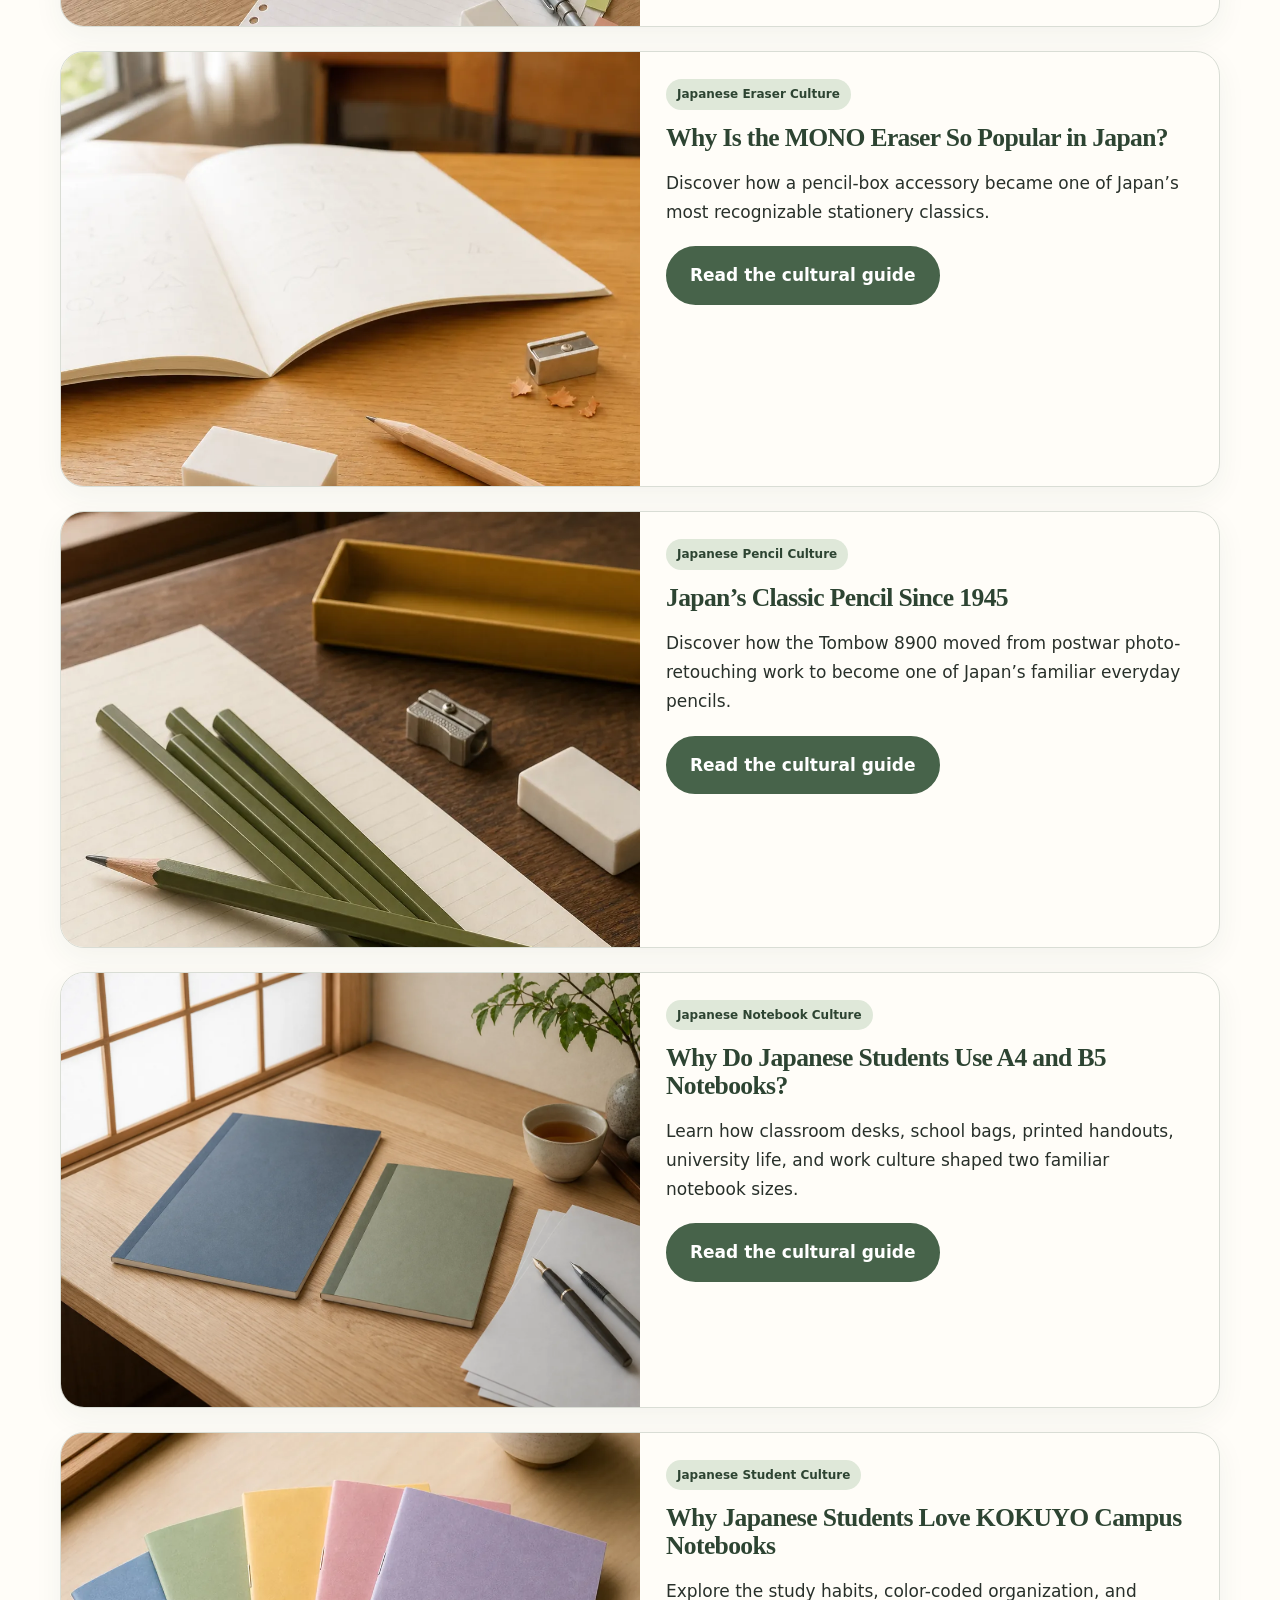
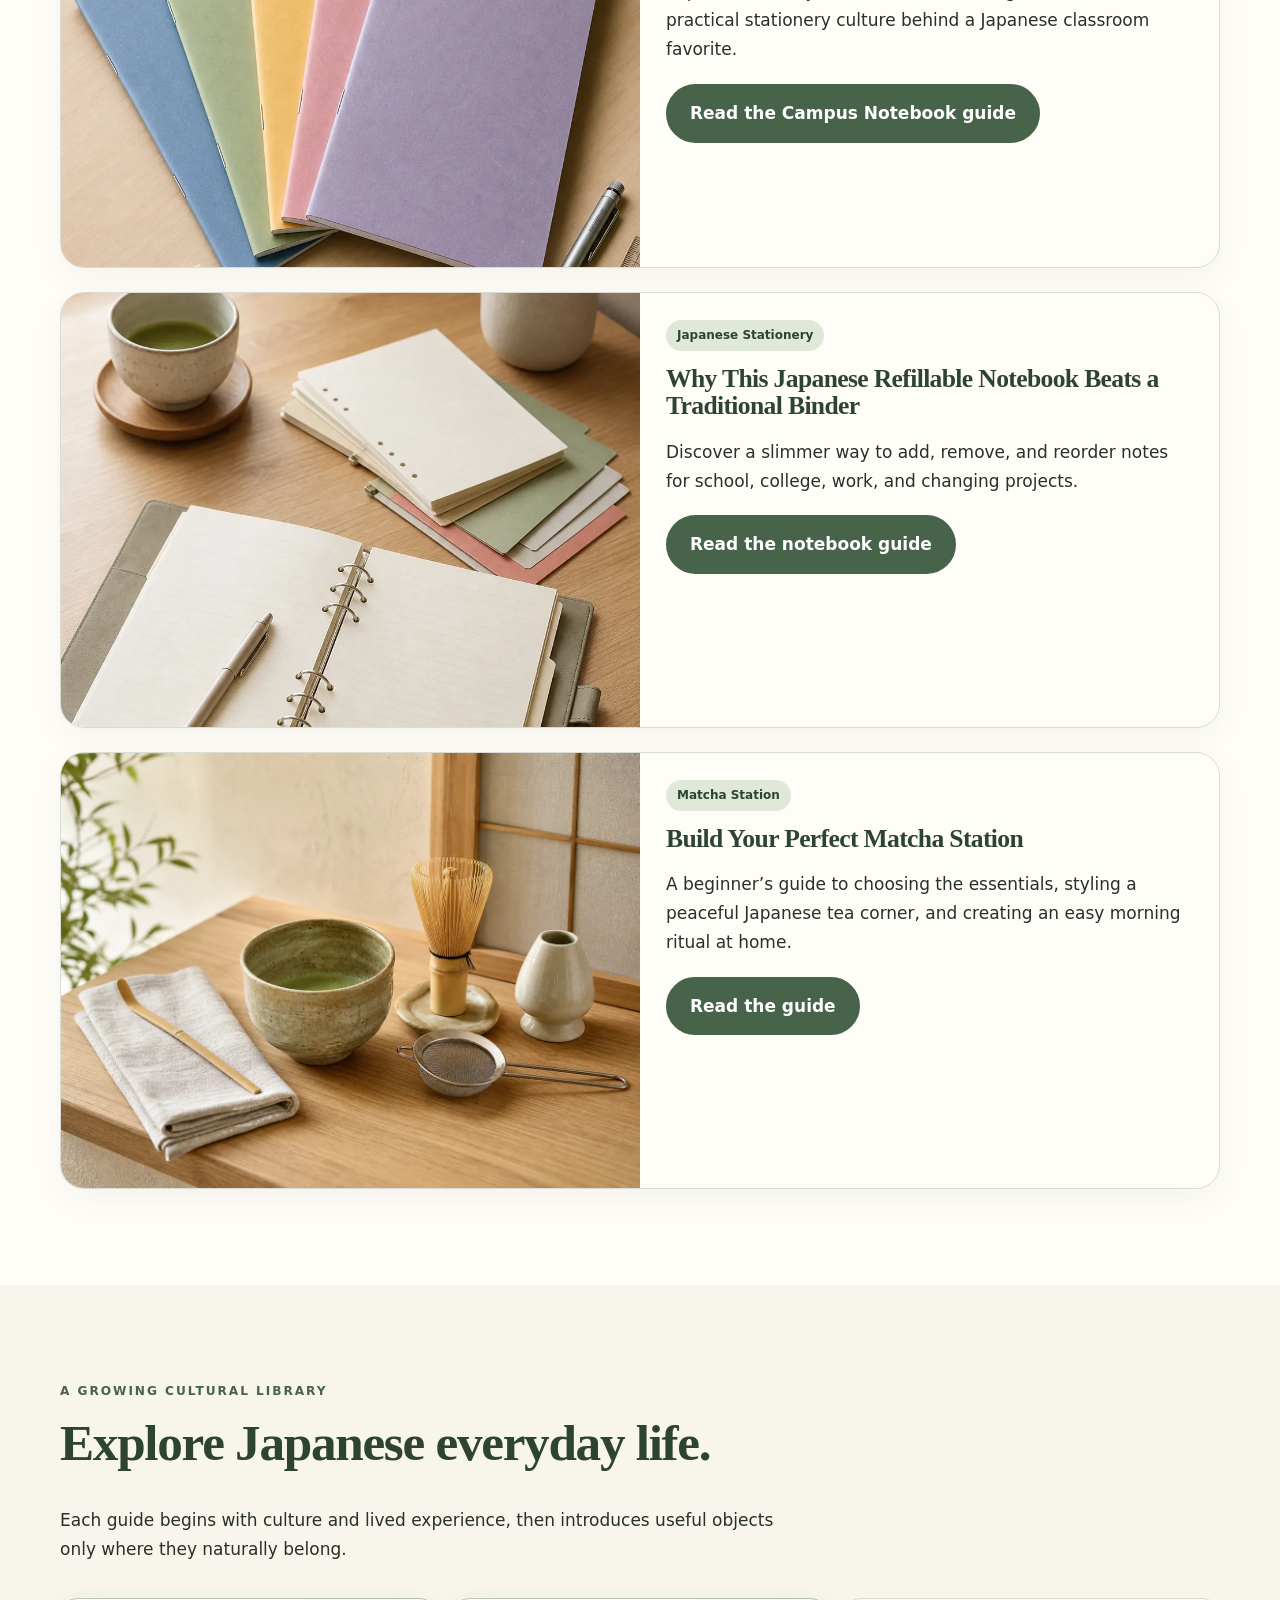
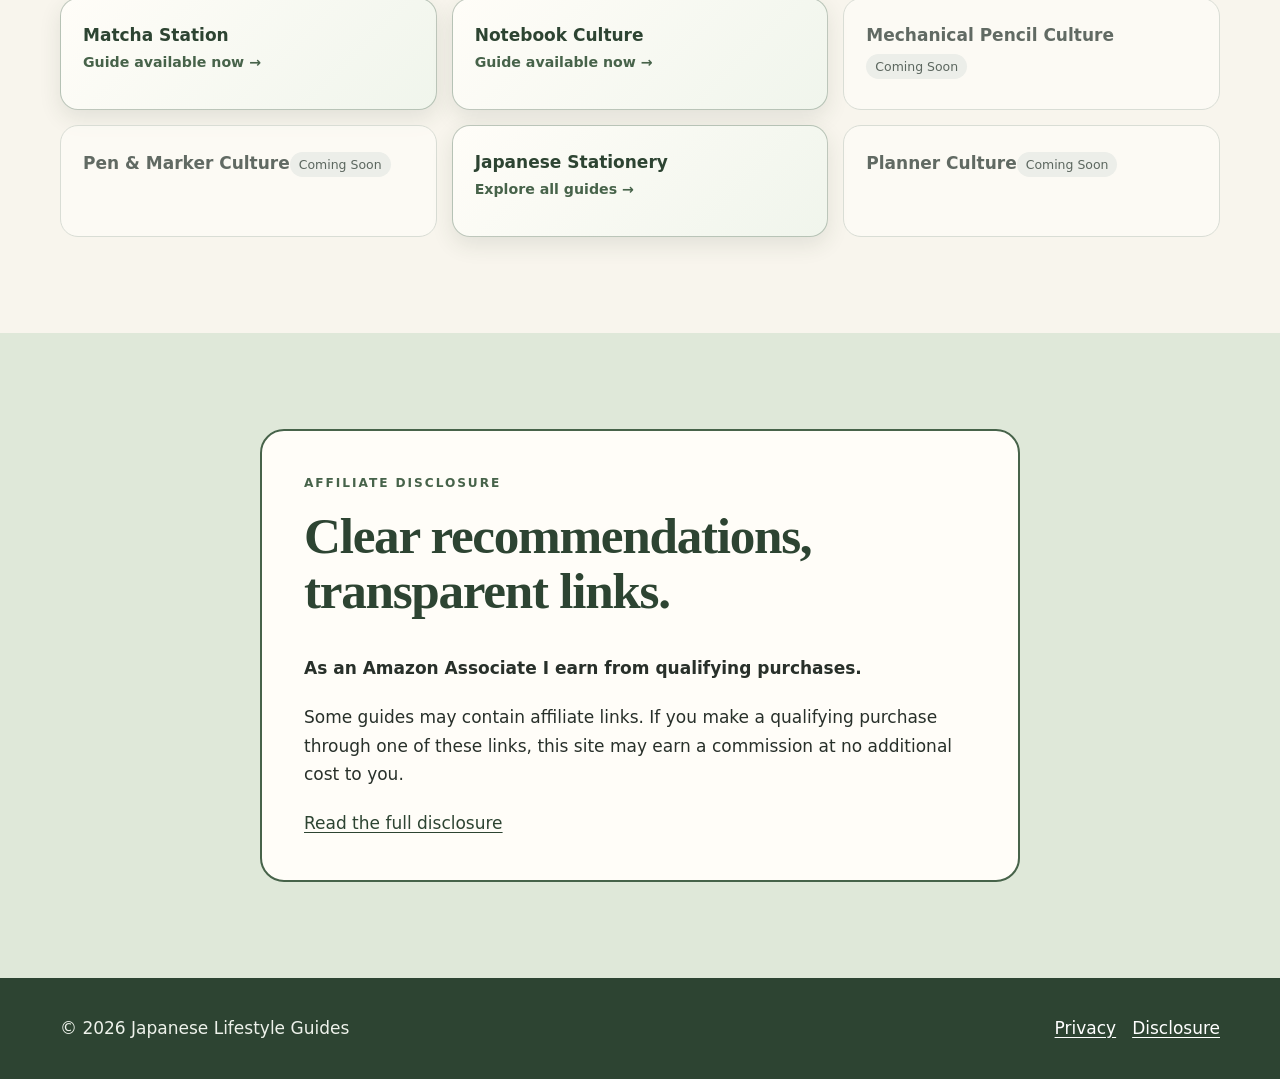
==== commit 7e05250f: "Add Campus loose leaf culture guide" ====
--- a/index.html
+++ b/index.html
@@ -43,6 +43,10 @@
       <div class="container">
         <div class="section-head"><p class="eyebrow">Featured guides</p><h2>Create a little room for calm.</h2></div>
         <div class="featured-guides">
+          <article class="card featured-card">
+            <img src="assets/images/japanese-campus-loose-leaf-study-desk.webp" width="1086" height="1448" alt="B5 loose-leaf pages and a slim binder on a Japanese study desk" loading="lazy" decoding="async">
+            <div class="card-body"><span class="tag">Japanese Loose-Leaf Culture</span><h3>Why Do Japanese Students Use Campus Loose Leaf Paper?</h3><p>See how B5 pages, slim binders, subject dividers, and rearrangeable notes support a flexible Japanese study method.</p><a class="button" href="kokuyo-campus-loose-leaf-culture.html">Read the cultural guide</a></div>
+          </article>
           <article class="card featured-card">
             <img src="assets/images/japanese-mono-eraser-study-desk.webp" width="1086" height="1448" alt="Japanese school desk with a white block eraser, wooden pencil, B5 notebook, and sharpener" loading="lazy" decoding="async">
             <div class="card-body"><span class="tag">Japanese Eraser Culture</span><h3>Why Is the MONO Eraser So Popular in Japan?</h3><p>Discover how a pencil-box accessory became one of Japan’s most recognizable stationery classics.</p><a class="button" href="tombow-mono-eraser-japanese-culture.html">Read the cultural guide</a></div>
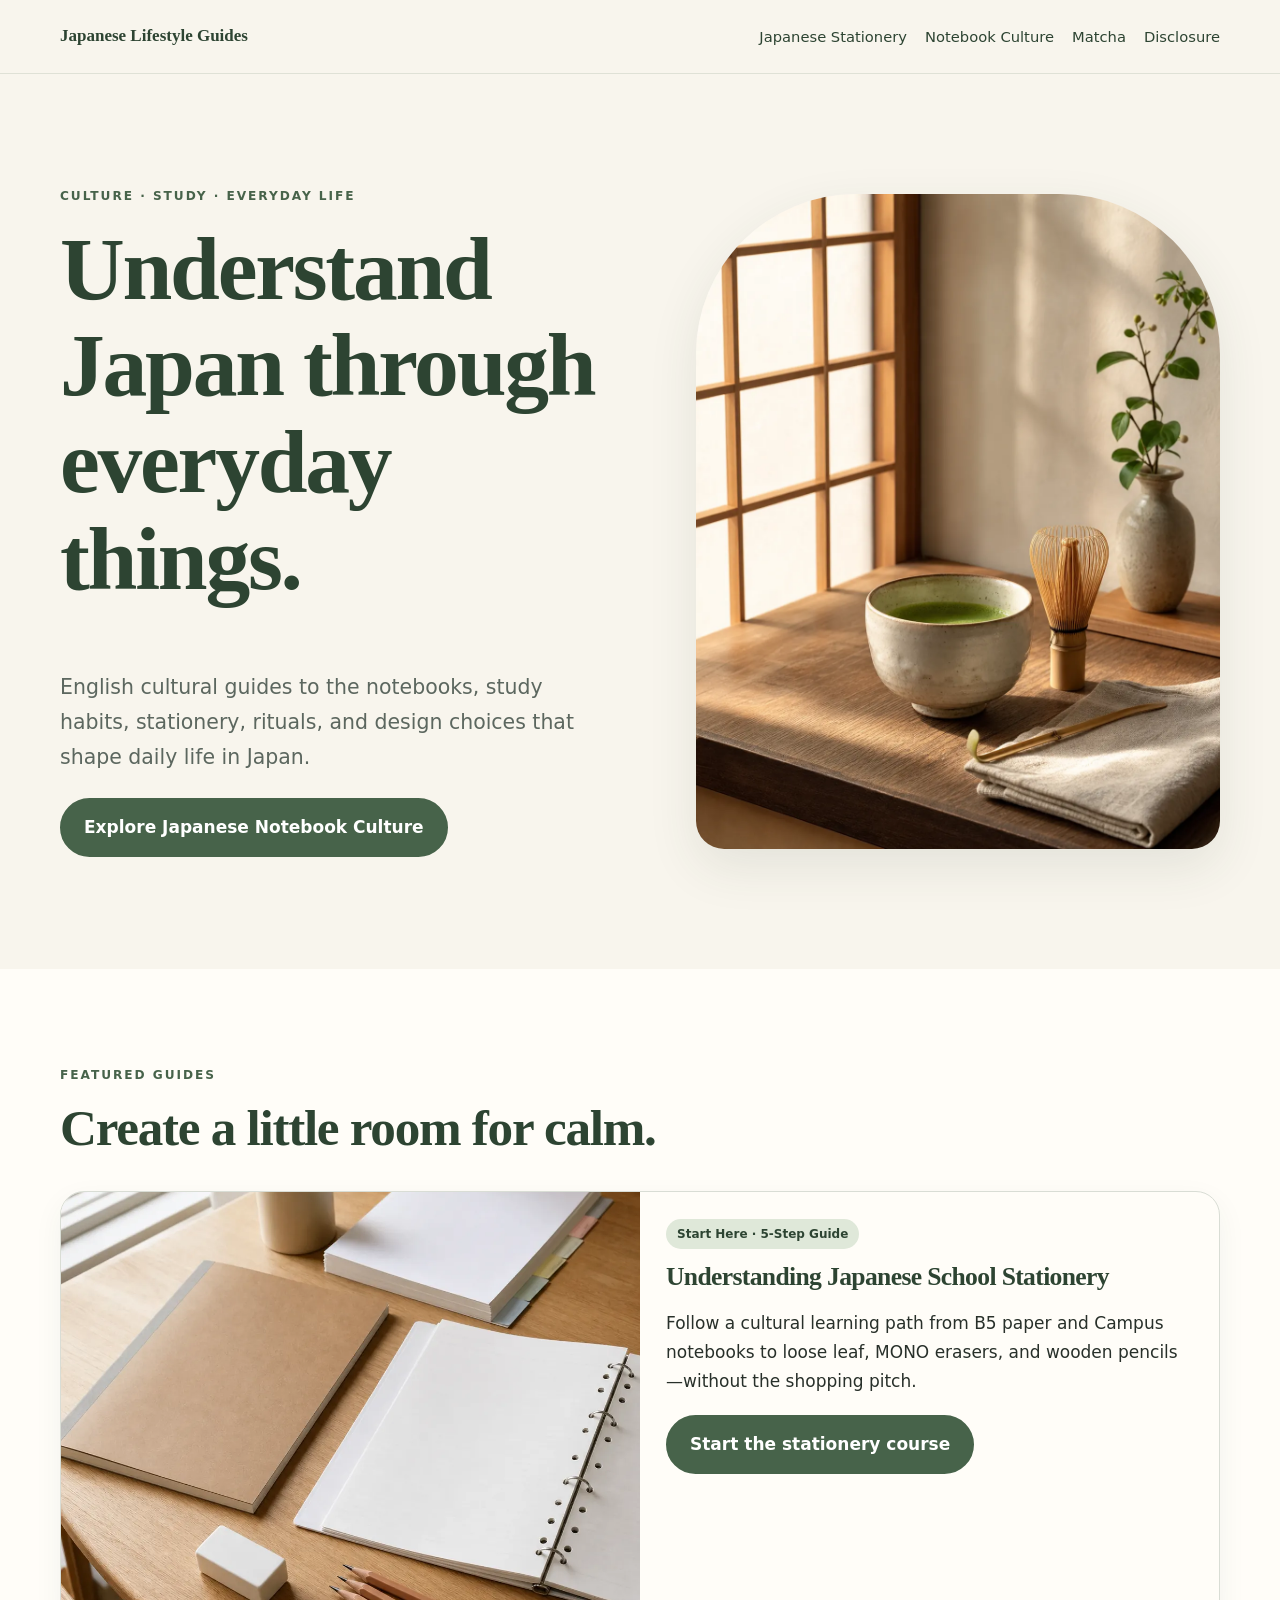
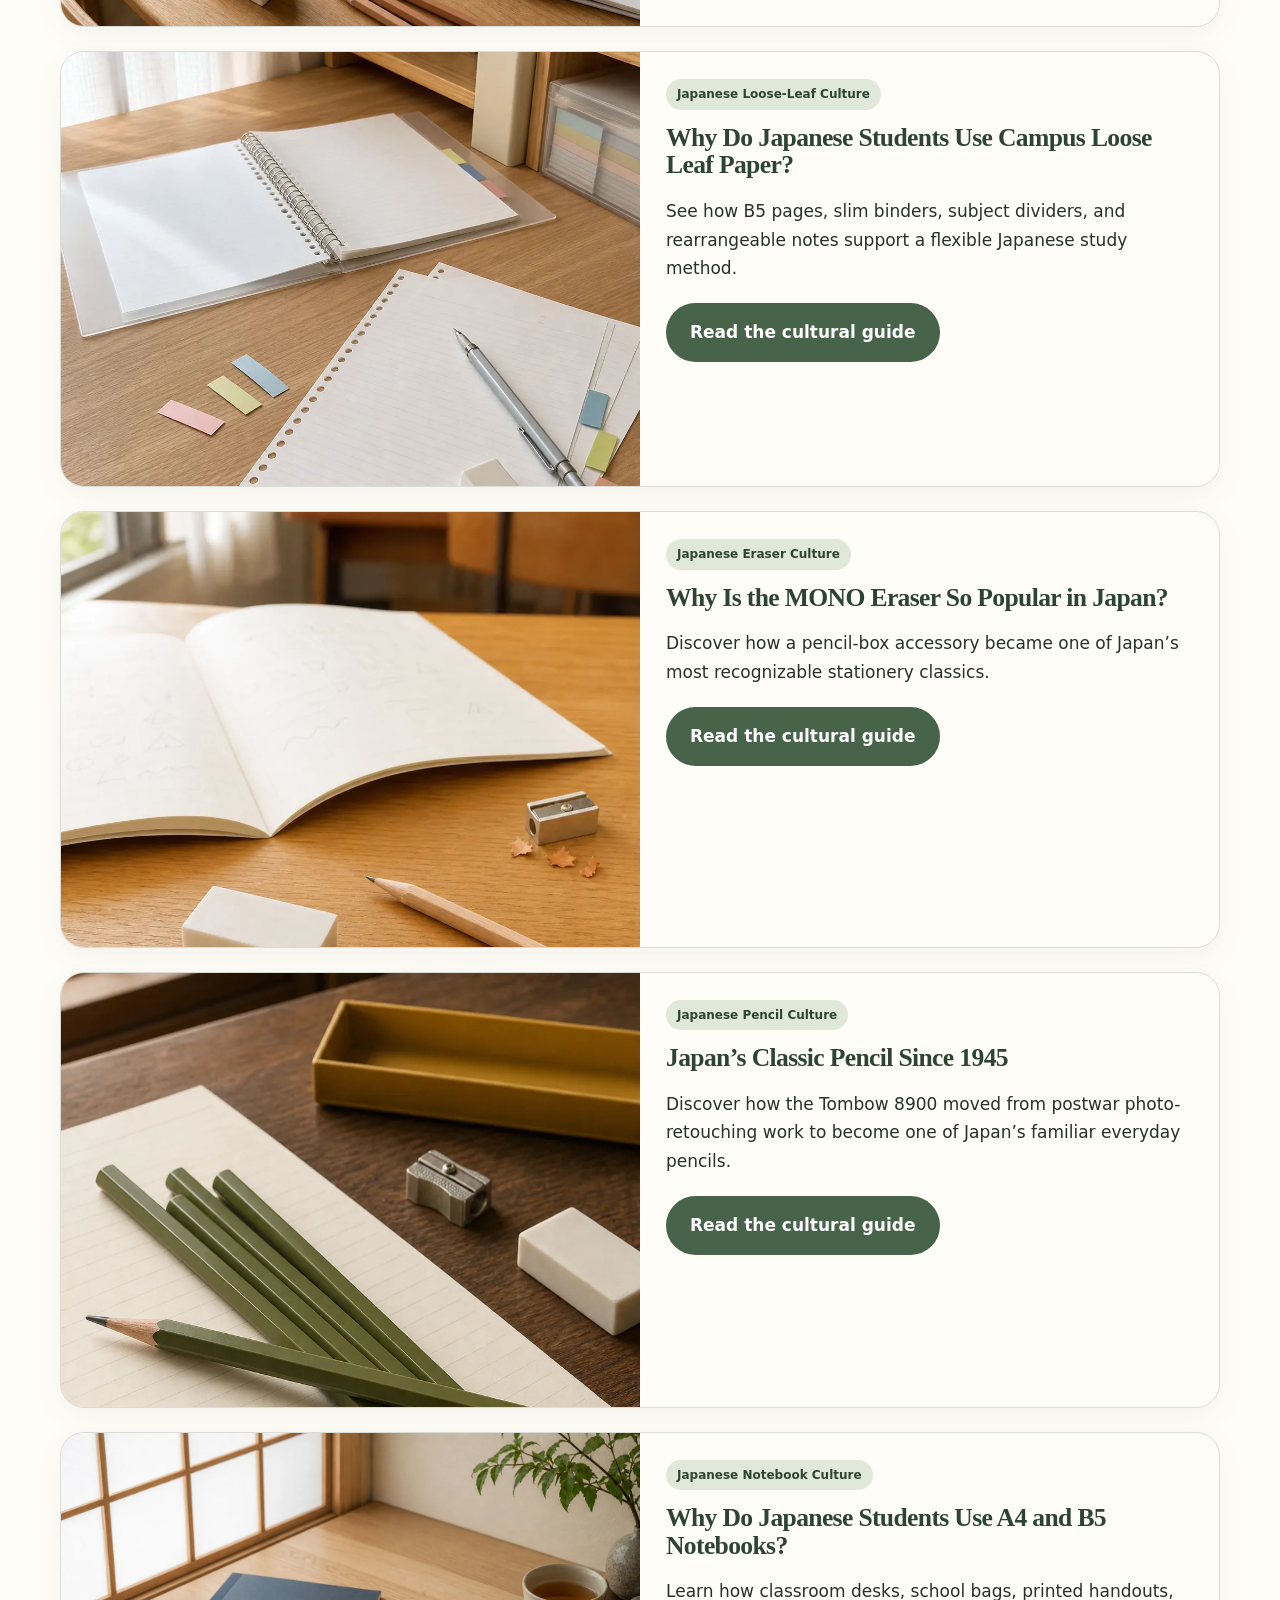
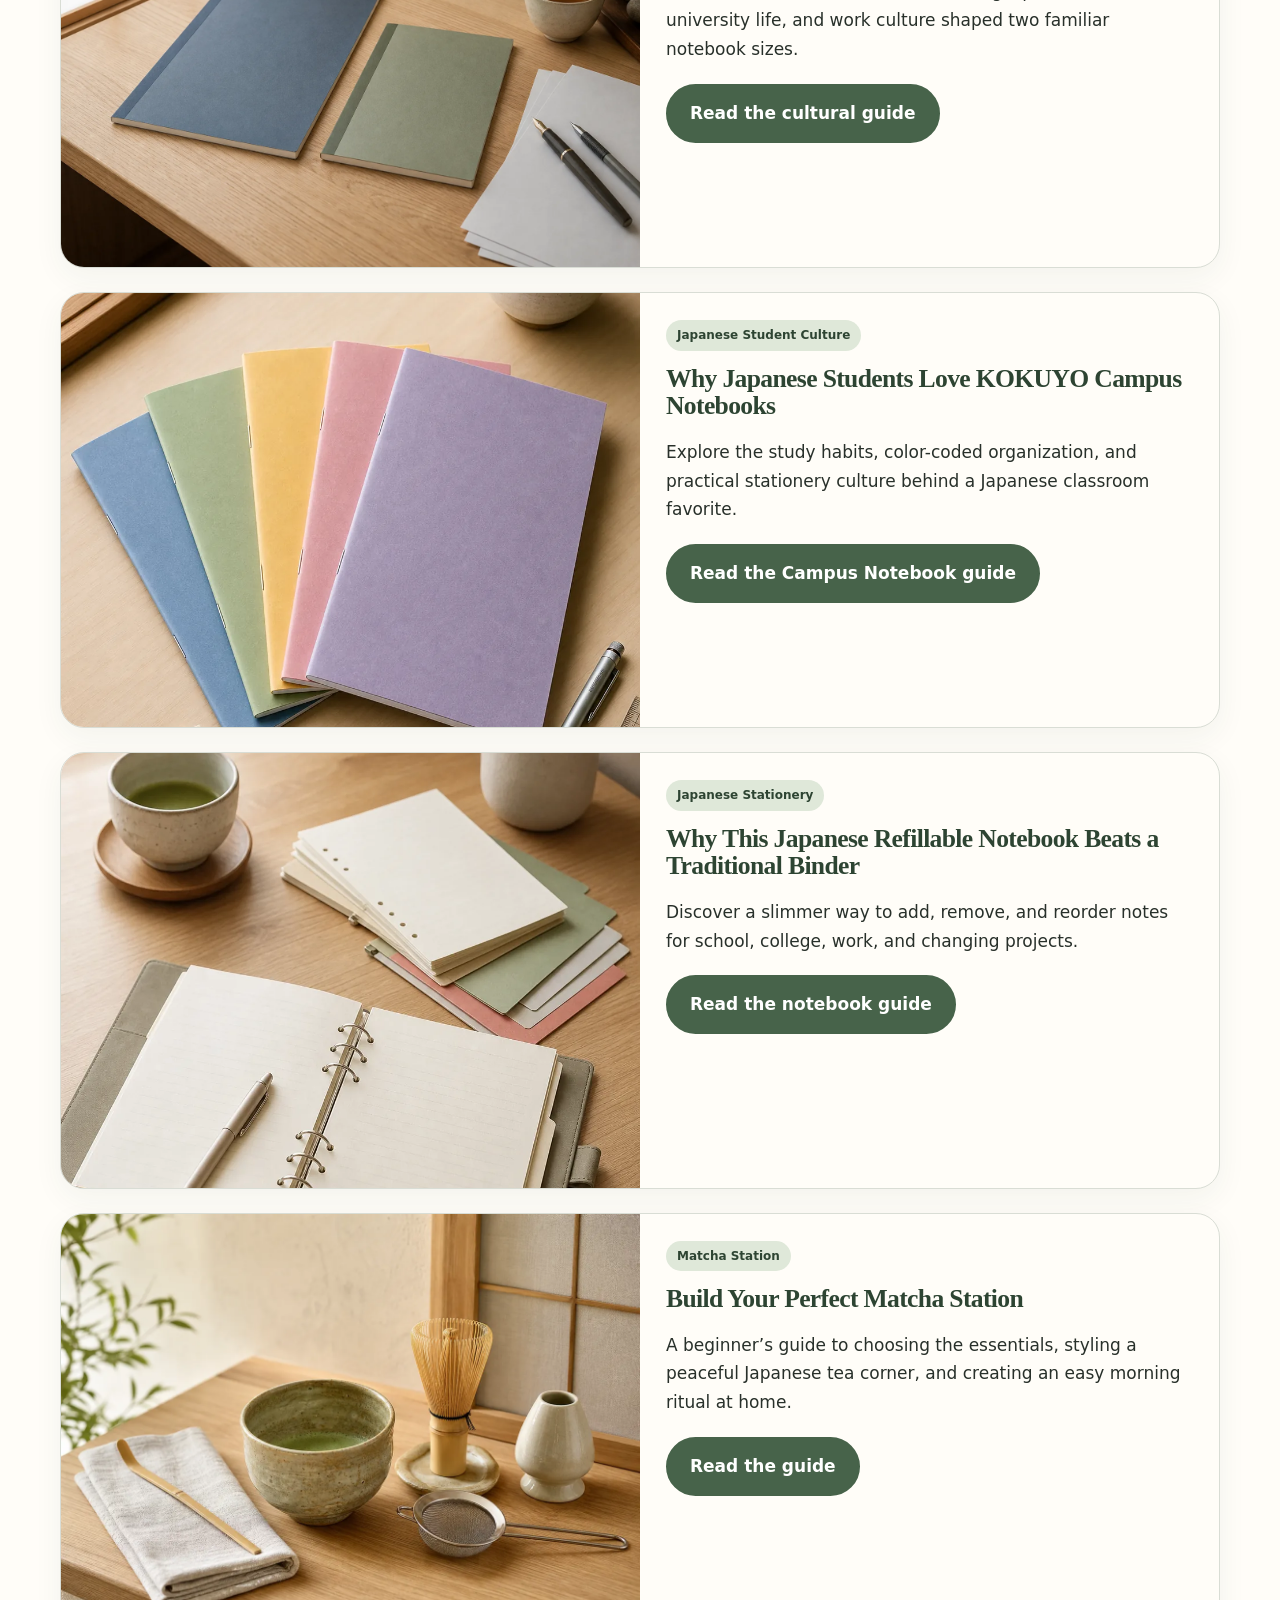
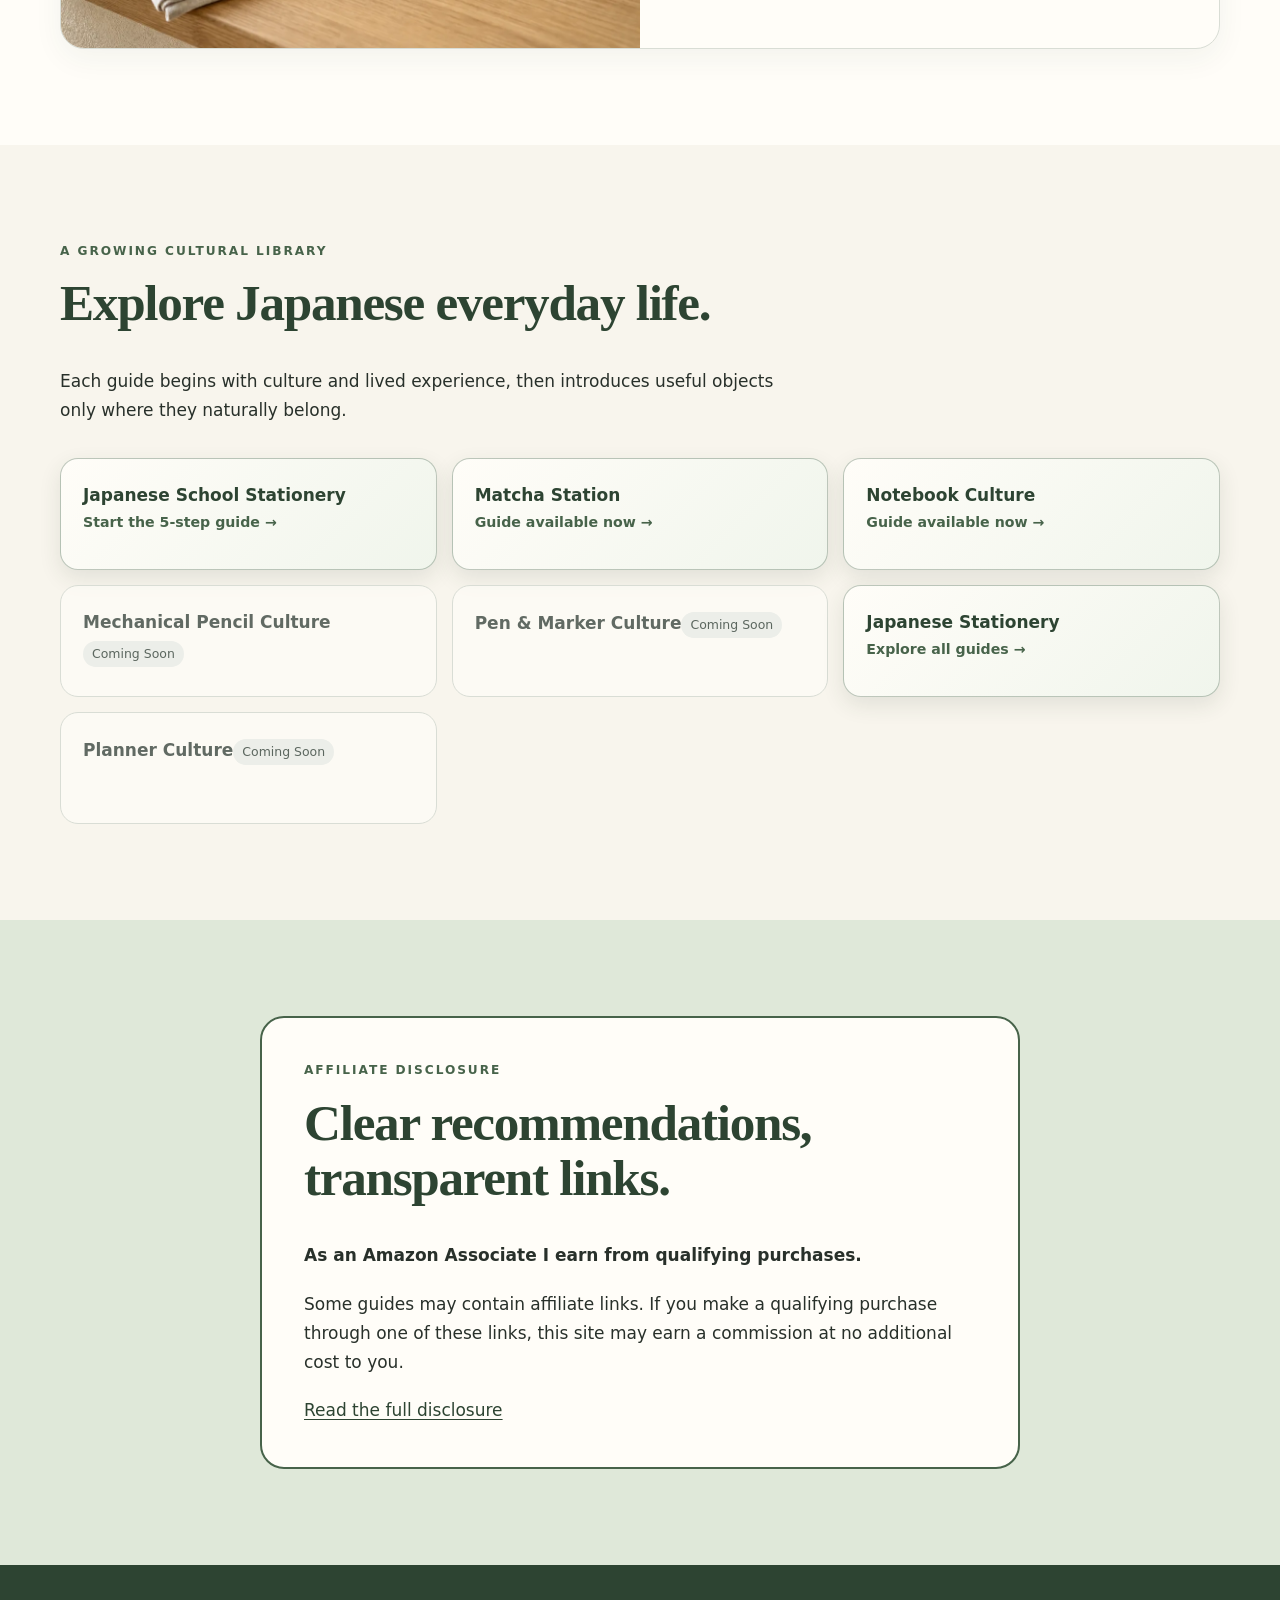
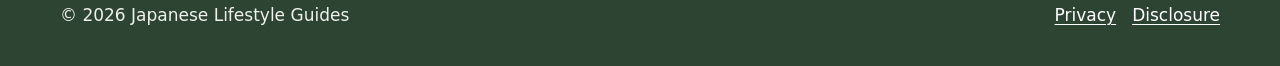
==== commit 1e112a49: "Add Japanese school stationery start guide" ====
--- a/index.html
+++ b/index.html
@@ -44,6 +44,10 @@
         <div class="section-head"><p class="eyebrow">Featured guides</p><h2>Create a little room for calm.</h2></div>
         <div class="featured-guides">
           <article class="card featured-card">
+            <img src="assets/images/japanese-school-stationery-start-here.webp" width="1086" height="1448" alt="Minimal Japanese school stationery desk with a B5 notebook, loose-leaf paper, white eraser, and wooden pencils" loading="lazy" decoding="async">
+            <div class="card-body"><span class="tag">Start Here · 5-Step Guide</span><h3>Understanding Japanese School Stationery</h3><p>Follow a cultural learning path from B5 paper and Campus notebooks to loose leaf, MONO erasers, and wooden pencils—without the shopping pitch.</p><a class="button" href="japanese-school-stationery/">Start the stationery course</a></div>
+          </article>
+          <article class="card featured-card">
             <img src="assets/images/japanese-campus-loose-leaf-study-desk.webp" width="1086" height="1448" alt="B5 loose-leaf pages and a slim binder on a Japanese study desk" loading="lazy" decoding="async">
             <div class="card-body"><span class="tag">Japanese Loose-Leaf Culture</span><h3>Why Do Japanese Students Use Campus Loose Leaf Paper?</h3><p>See how B5 pages, slim binders, subject dividers, and rearrangeable notes support a flexible Japanese study method.</p><a class="button" href="kokuyo-campus-loose-leaf-culture.html">Read the cultural guide</a></div>
           </article>
@@ -78,6 +82,7 @@
       <div class="container">
         <div class="section-head"><p class="eyebrow">A growing cultural library</p><h2>Explore Japanese everyday life.</h2><p>Each guide begins with culture and lived experience, then introduces useful objects only where they naturally belong.</p></div>
         <div class="category-grid">
+          <a class="category category-available" href="japanese-school-stationery/" aria-label="Start the Japanese School Stationery guide"><strong>Japanese School Stationery</strong><small>Start the 5-step guide <span aria-hidden="true">→</span></small></a>
           <a class="category category-available" href="matcha-station.html" aria-label="Read the Matcha Station guide"><strong>Matcha Station</strong><small>Guide available now <span aria-hidden="true">→</span></small></a>
           <a class="category category-available" href="japanese-a4-b5-notebooks.html" aria-label="Read the Japanese Notebook Culture guide"><strong>Notebook Culture</strong><small>Guide available now <span aria-hidden="true">→</span></small></a>
           <div class="category category-coming-soon"><strong>Mechanical Pencil Culture</strong><small>Coming Soon</small></div>
--- a/styles.css
+++ b/styles.css
@@ -121,6 +121,23 @@
 .footer-links { display: flex; flex-wrap: wrap; gap: 16px; }
 .tiny { font-size: .82rem; color: var(--muted); }
 .compact-disclosure p:last-child { margin-bottom: 0; }
+.breadcrumb { display: flex; flex-wrap: wrap; gap: 8px; padding-top: 22px; color: var(--muted); font-size: .84rem; }
+.stationery-roadmap { width: min(900px, 100%); margin: 0 auto; padding: 0; list-style: none; }
+.roadmap-step {
+  position: relative; display: grid; grid-template-columns: 84px 1fr; gap: clamp(20px, 4vw, 42px);
+  margin-bottom: 58px; padding: clamp(26px, 5vw, 48px); border: 1px solid var(--line);
+  border-radius: var(--radius); background: var(--paper); box-shadow: var(--shadow);
+}
+.roadmap-step:not(:last-child)::after { position: absolute; bottom: -51px; left: 50%; content: "↓"; color: var(--matcha); font-size: 2rem; font-weight: 800; transform: translateX(-50%); }
+.roadmap-step h2 { max-width: 19ch; font-size: clamp(1.75rem, 3.5vw, 2.65rem); }
+.roadmap-step h2 a { text-decoration-thickness: .06em; text-decoration-color: rgba(71, 99, 74, .3); }
+.step-marker { display: grid; width: 76px; height: 76px; place-content: center; border-radius: 50%; background: var(--matcha); color: white; text-align: center; line-height: 1; }
+.step-marker small { font-size: .65rem; font-weight: 800; letter-spacing: .14em; text-transform: uppercase; }
+.step-marker strong { margin-top: 4px; font-family: Georgia, serif; font-size: 2rem; }
+.roadmap-link { font-weight: 800; }
+.coming-soon-grid { display: grid; grid-template-columns: repeat(4, 1fr); gap: 14px; }
+.coming-soon-grid span { padding: 18px 14px; border: 1px solid rgba(71, 99, 74, .2); border-radius: 999px; background: rgba(255, 253, 248, .78); color: var(--matcha-dark); font-weight: 750; text-align: center; }
+.course-closing { padding: clamp(28px, 6vw, 58px); border-left: 6px solid var(--matcha); background: var(--paper); }
 .experience-grid, .fit-grid { display: grid; grid-template-columns: repeat(2, 1fr); gap: clamp(30px, 7vw, 80px); align-items: center; }
 .comparison-wrap { overflow-x: auto; border: 1px solid var(--line); border-radius: 18px; background: var(--paper); }
 .comparison-table { width: 100%; min-width: 680px; border-collapse: collapse; text-align: left; }
@@ -146,6 +163,7 @@
   .hero-copy { order: 1; }
   .hero-art { order: 2; border-radius: 100px 100px 22px 22px; }
   .card-grid, .category-grid, .use-grid { grid-template-columns: 1fr 1fr; }
+  .coming-soon-grid { grid-template-columns: repeat(2, 1fr); }
   .product img { min-height: 260px; }
   .summary-photo > img { min-height: 0; aspect-ratio: 3 / 2; }
 }
@@ -154,6 +172,10 @@
   .container, .narrow { width: min(100% - 28px, 1160px); }
   .site-header .container, .site-footer .footer-row { align-items: flex-start; flex-direction: column; }
   .card-grid, .category-grid, .facts, .use-grid { grid-template-columns: 1fr; }
+  .roadmap-step { grid-template-columns: 1fr; margin-bottom: 52px; padding: 24px 20px; }
+  .step-marker { width: 62px; height: 62px; }
+  .coming-soon-grid { grid-template-columns: 1fr 1fr; gap: 10px; }
+  .coming-soon-grid span { padding: 13px 8px; font-size: .9rem; }
   .button { width: 100%; }
 }
 @media (prefers-reduced-motion: reduce) {
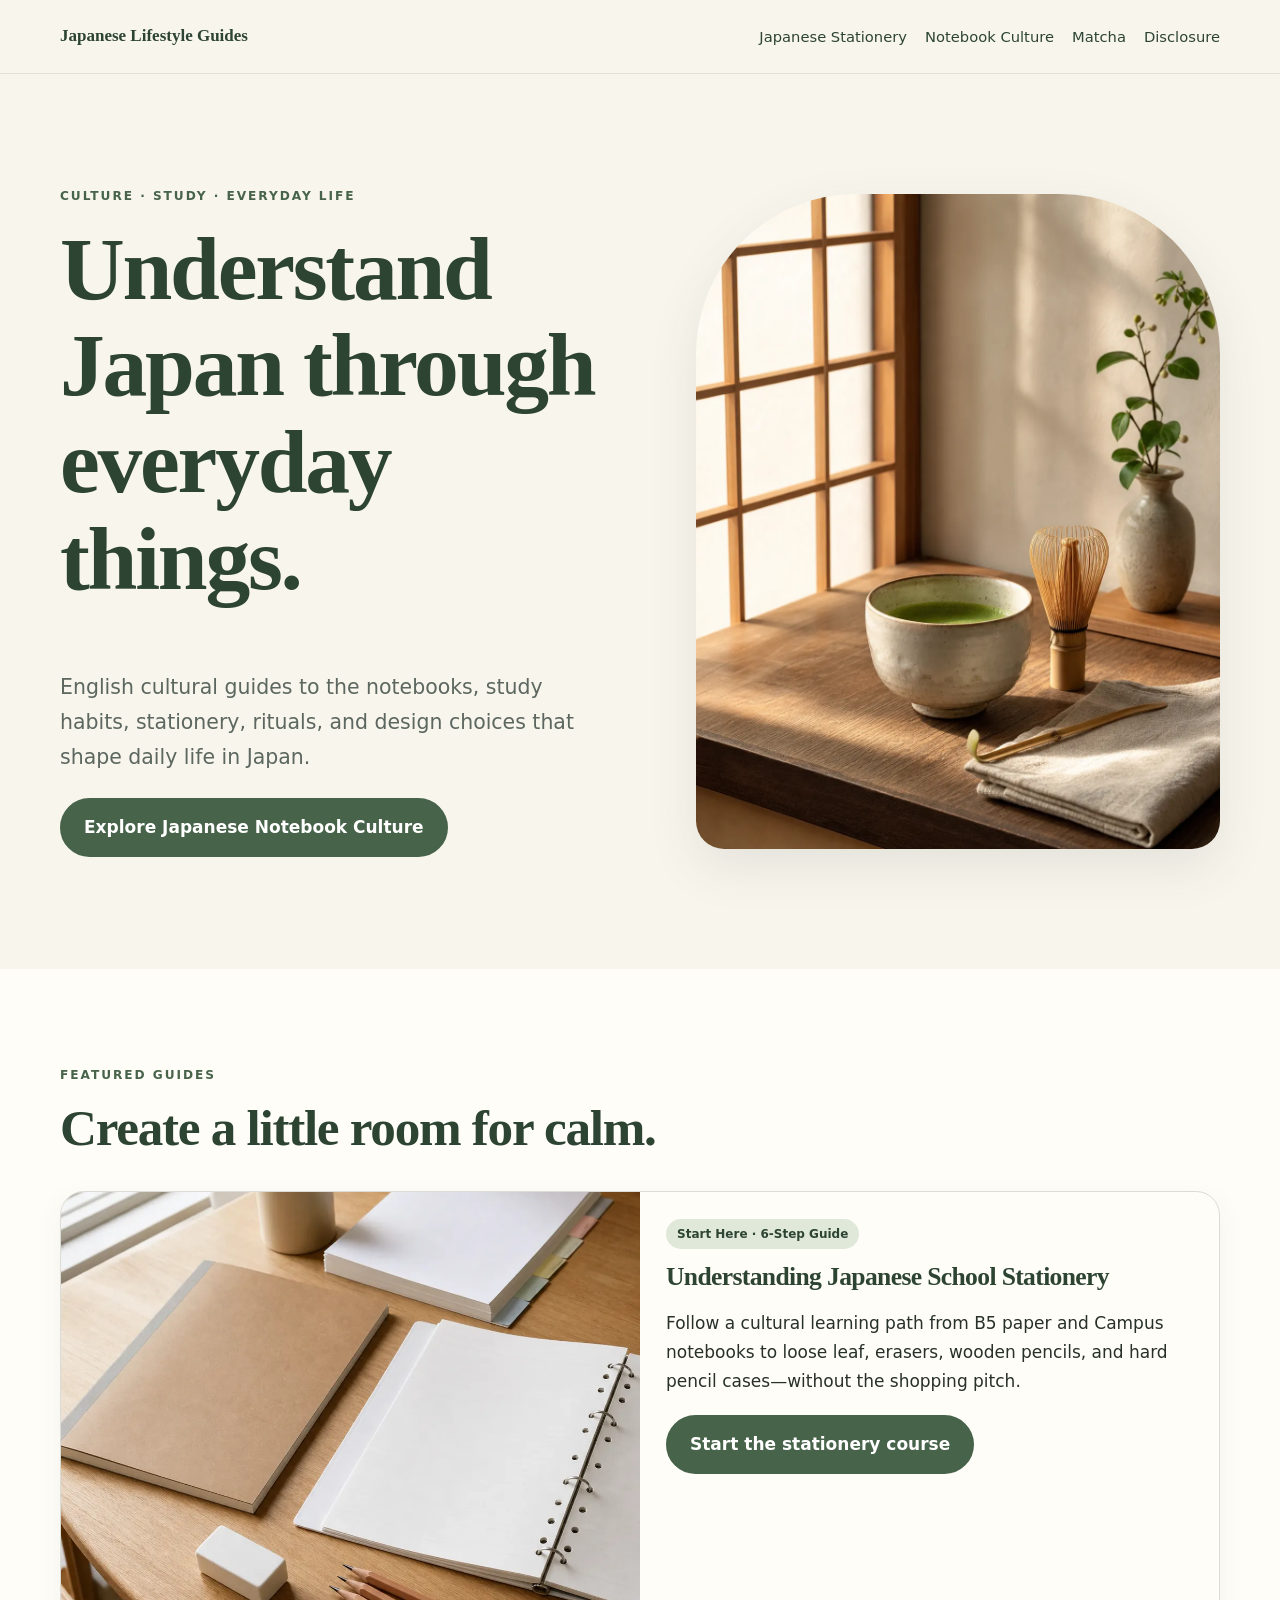
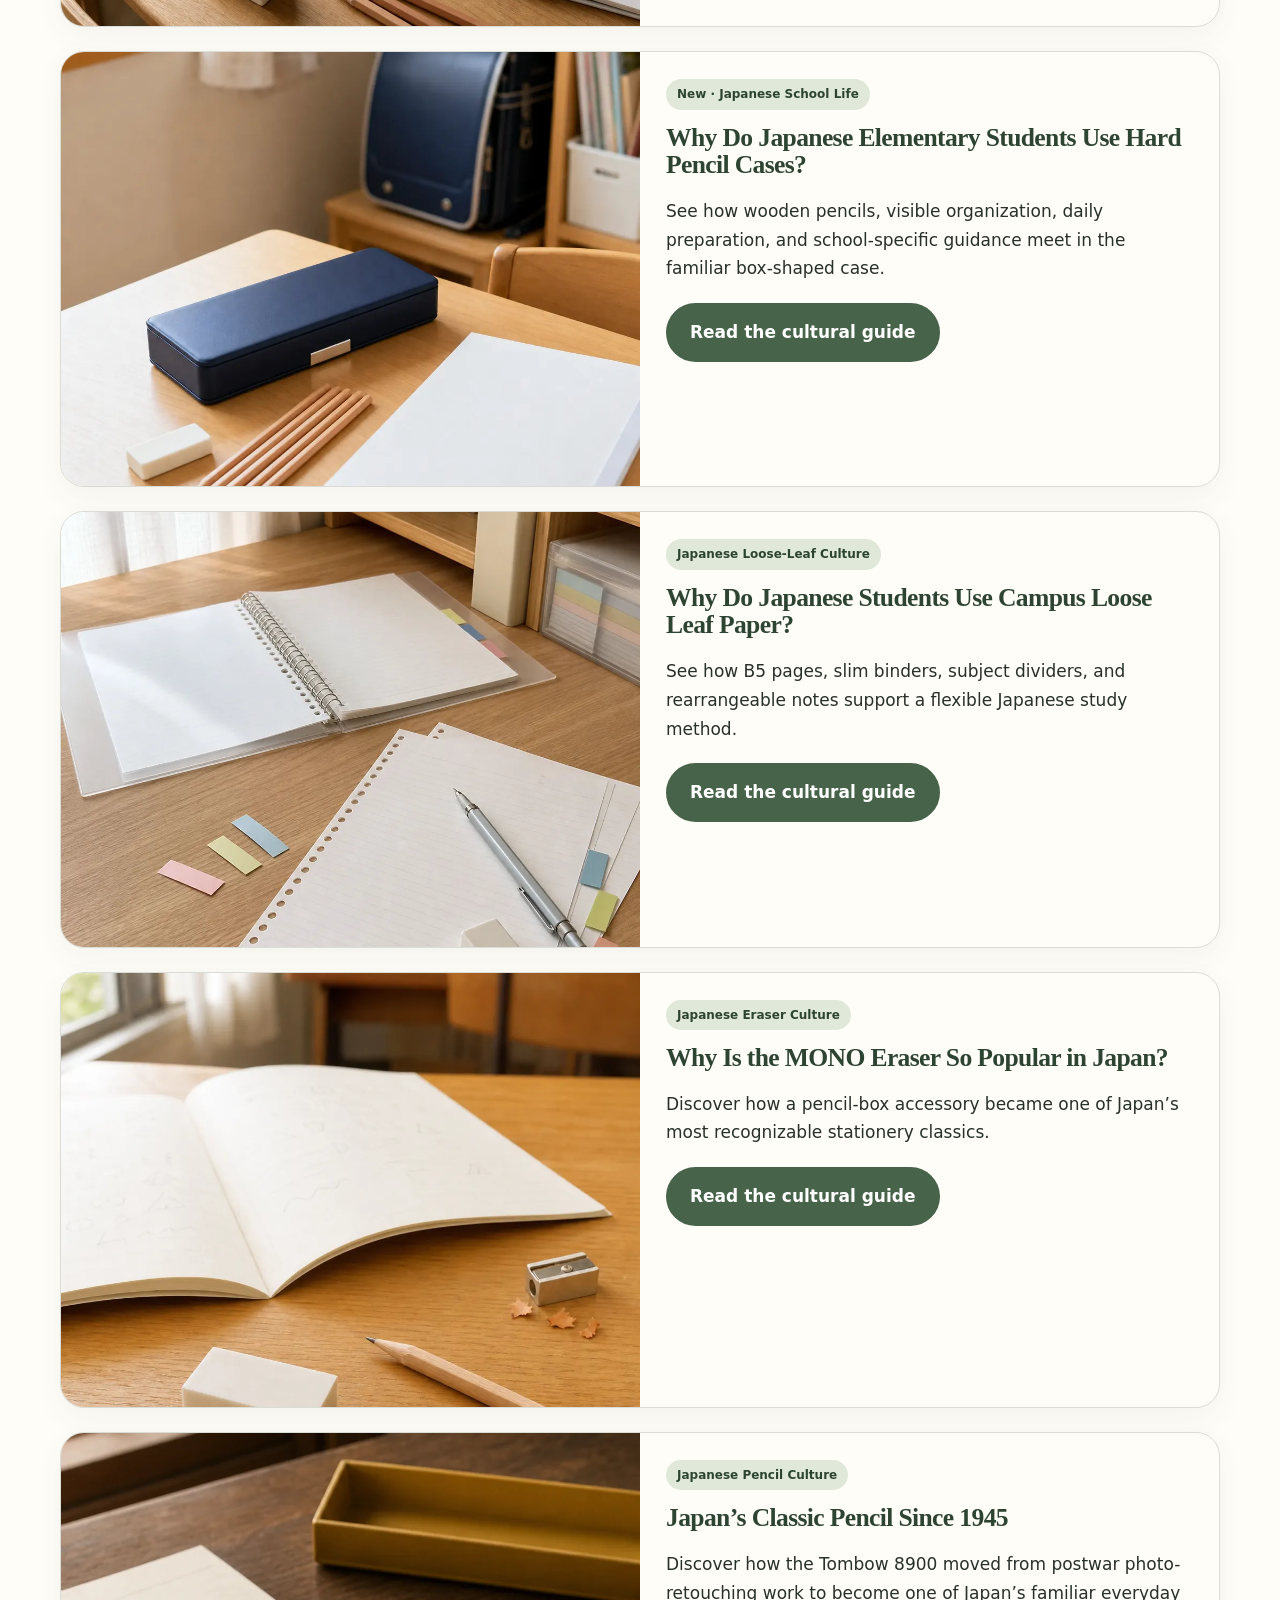
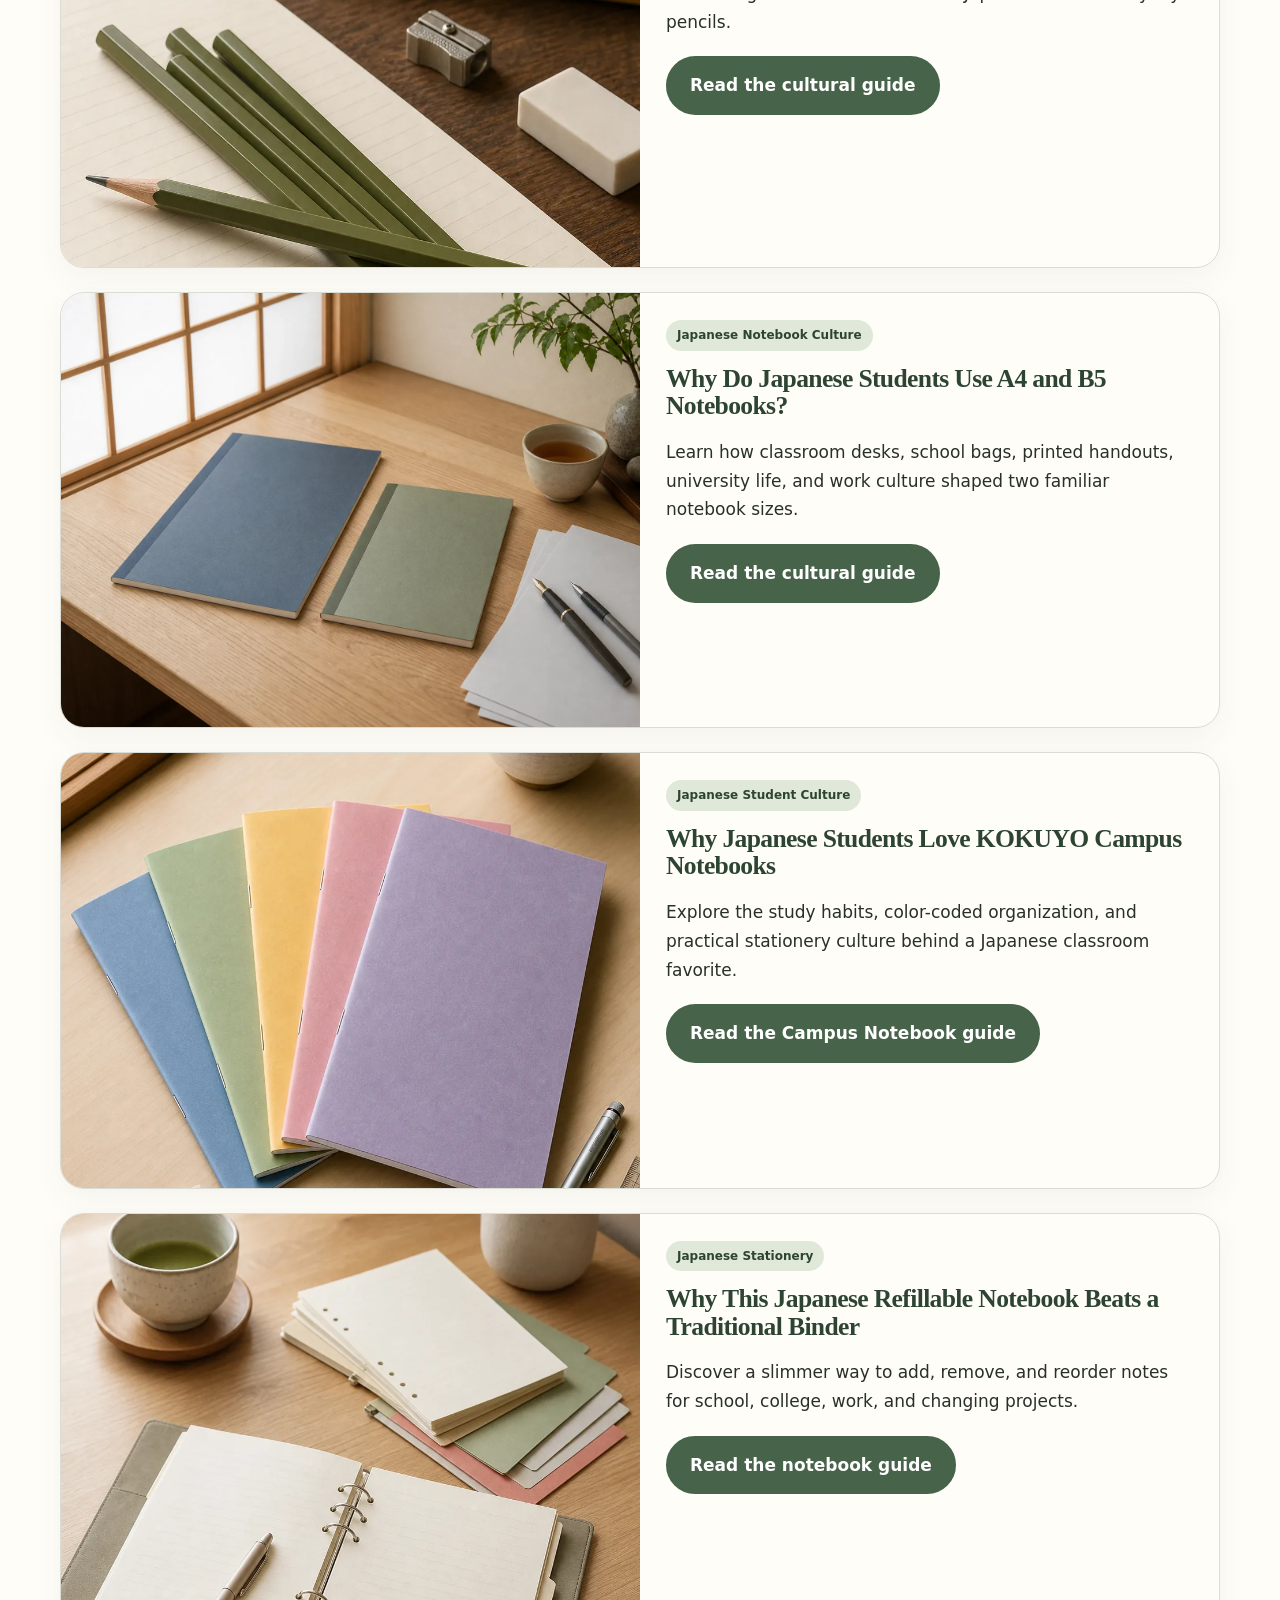
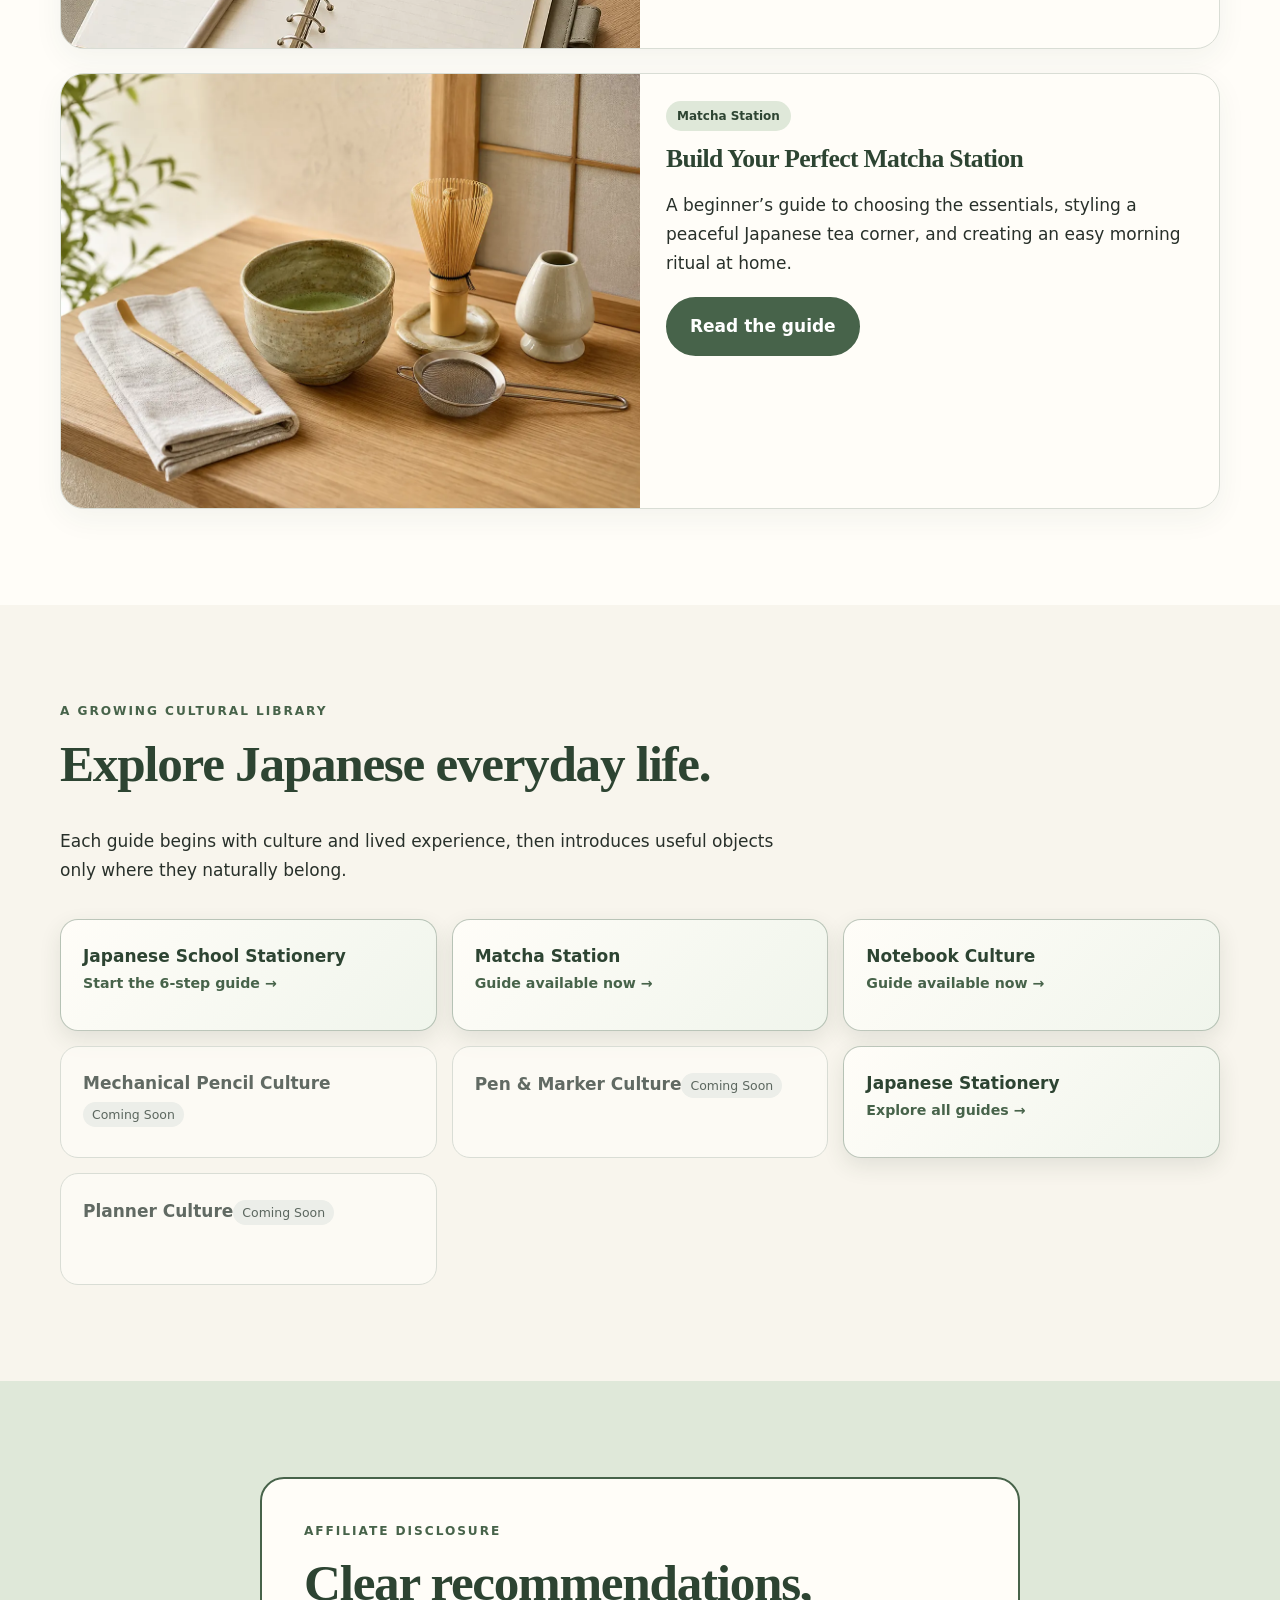
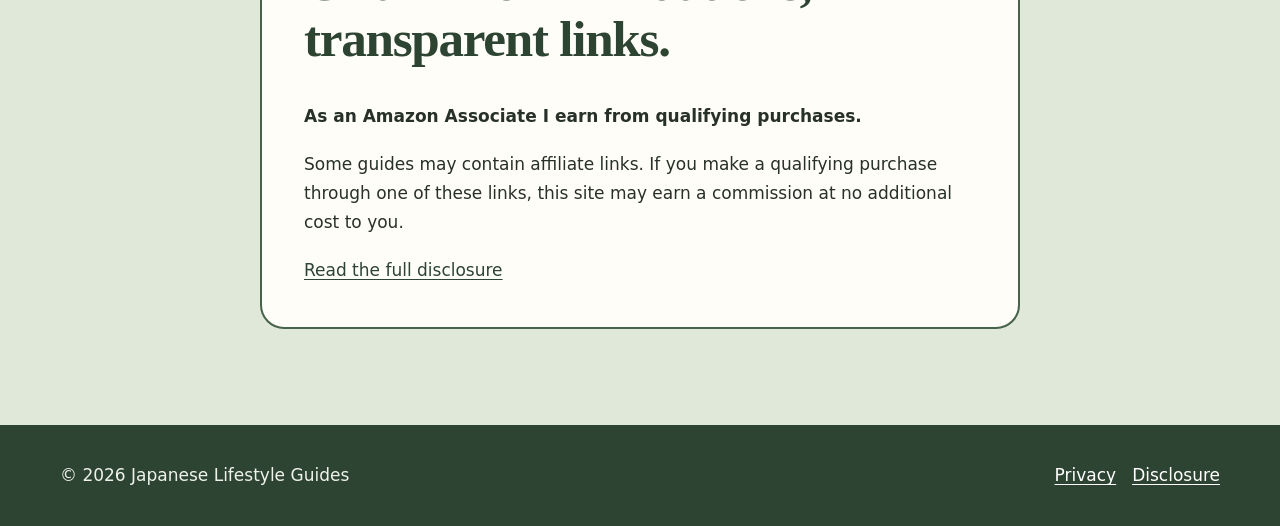
==== commit 801cc323: "Add Japanese hard pencil case culture guide" ====
--- a/index.html
+++ b/index.html
@@ -45,7 +45,11 @@
         <div class="featured-guides">
           <article class="card featured-card">
             <img src="assets/images/japanese-school-stationery-start-here.webp" width="1086" height="1448" alt="Minimal Japanese school stationery desk with a B5 notebook, loose-leaf paper, white eraser, and wooden pencils" loading="lazy" decoding="async">
-            <div class="card-body"><span class="tag">Start Here · 5-Step Guide</span><h3>Understanding Japanese School Stationery</h3><p>Follow a cultural learning path from B5 paper and Campus notebooks to loose leaf, MONO erasers, and wooden pencils—without the shopping pitch.</p><a class="button" href="japanese-school-stationery/">Start the stationery course</a></div>
+            <div class="card-body"><span class="tag">Start Here · 6-Step Guide</span><h3>Understanding Japanese School Stationery</h3><p>Follow a cultural learning path from B5 paper and Campus notebooks to loose leaf, erasers, wooden pencils, and hard pencil cases—without the shopping pitch.</p><a class="button" href="japanese-school-stationery/">Start the stationery course</a></div>
+          </article>
+          <article class="card featured-card">
+            <img src="assets/images/japanese-hard-pencil-case-school-desk.webp" width="1086" height="1448" alt="Plain hard pencil case, wooden pencils, eraser, and B5 notebook on a Japanese elementary-school desk" loading="lazy" decoding="async">
+            <div class="card-body"><span class="tag">New · Japanese School Life</span><h3>Why Do Japanese Elementary Students Use Hard Pencil Cases?</h3><p>See how wooden pencils, visible organization, daily preparation, and school-specific guidance meet in the familiar box-shaped case.</p><a class="button" href="why-japanese-students-use-hard-pencil-cases.html">Read the cultural guide</a></div>
           </article>
           <article class="card featured-card">
             <img src="assets/images/japanese-campus-loose-leaf-study-desk.webp" width="1086" height="1448" alt="B5 loose-leaf pages and a slim binder on a Japanese study desk" loading="lazy" decoding="async">
@@ -82,7 +86,7 @@
       <div class="container">
         <div class="section-head"><p class="eyebrow">A growing cultural library</p><h2>Explore Japanese everyday life.</h2><p>Each guide begins with culture and lived experience, then introduces useful objects only where they naturally belong.</p></div>
         <div class="category-grid">
-          <a class="category category-available" href="japanese-school-stationery/" aria-label="Start the Japanese School Stationery guide"><strong>Japanese School Stationery</strong><small>Start the 5-step guide <span aria-hidden="true">→</span></small></a>
+          <a class="category category-available" href="japanese-school-stationery/" aria-label="Start the Japanese School Stationery guide"><strong>Japanese School Stationery</strong><small>Start the 6-step guide <span aria-hidden="true">→</span></small></a>
           <a class="category category-available" href="matcha-station.html" aria-label="Read the Matcha Station guide"><strong>Matcha Station</strong><small>Guide available now <span aria-hidden="true">→</span></small></a>
           <a class="category category-available" href="japanese-a4-b5-notebooks.html" aria-label="Read the Japanese Notebook Culture guide"><strong>Notebook Culture</strong><small>Guide available now <span aria-hidden="true">→</span></small></a>
           <div class="category category-coming-soon"><strong>Mechanical Pencil Culture</strong><small>Coming Soon</small></div>
--- a/styles.css
+++ b/styles.css
@@ -99,6 +99,7 @@
 .facts div { padding-top: 14px; border-top: 1px solid var(--line); }
 .facts strong { display: block; color: var(--matcha-dark); }
 .style-grid, .routine { display: grid; grid-template-columns: repeat(2, 1fr); gap: clamp(30px, 7vw, 80px); align-items: center; }
+.style-grid > *, .routine > *, .experience-grid > *, .fit-grid > * { min-width: 0; }
 .lifestyle-image { width: 100%; aspect-ratio: 4 / 3; object-fit: cover; }
 .summary-photo { display: grid; grid-template-columns: 1.25fr .75fr; overflow: hidden; border-radius: var(--radius); background: var(--cream); box-shadow: var(--shadow); }
 .summary-photo > img { width: 100%; height: 100%; min-height: 440px; object-fit: cover; }
@@ -138,6 +139,26 @@
 .coming-soon-grid { display: grid; grid-template-columns: repeat(4, 1fr); gap: 14px; }
 .coming-soon-grid span { padding: 18px 14px; border: 1px solid rgba(71, 99, 74, .2); border-radius: 999px; background: rgba(255, 253, 248, .78); color: var(--matcha-dark); font-weight: 750; text-align: center; }
 .course-closing { padding: clamp(28px, 6vw, 58px); border-left: 6px solid var(--matcha); background: var(--paper); }
+.series-top-wrap { padding-top: 20px; }
+.series-top-link {
+  display: inline-flex; max-width: 100%; align-items: center; gap: 8px; padding: 9px 15px;
+  border: 1px solid rgba(71, 99, 74, .35); border-radius: 999px; background: var(--paper);
+  color: var(--matcha-dark); font-size: .88rem; font-weight: 800; text-decoration: none;
+}
+.series-top-link:hover { border-color: var(--matcha); background: var(--sage); color: var(--matcha-dark); }
+.series-top-link:focus-visible, .lesson-card:focus-visible { outline: 3px solid var(--wood); outline-offset: 4px; }
+.lesson-navigation { padding: clamp(46px, 7vw, 76px) 0; background: var(--paper); }
+.lesson-card {
+  display: block; width: min(860px, calc(100% - 40px)); margin-inline: auto; padding: clamp(28px, 5vw, 48px);
+  border: 2px solid var(--matcha); border-radius: var(--radius);
+  background: linear-gradient(135deg, #f0f5ec, var(--paper)); box-shadow: var(--shadow);
+  color: var(--charcoal); text-decoration: none;
+}
+.lesson-card:hover { background: var(--sage); color: var(--charcoal); }
+.lesson-card h2 { max-width: 22ch; margin-bottom: .45em; font-size: clamp(1.65rem, 3.5vw, 2.65rem); }
+.lesson-card p:last-child { margin-bottom: 0; }
+.lesson-label { display: block; margin-bottom: 12px; color: var(--matcha); font-size: .78rem; font-weight: 850; letter-spacing: .12em; text-transform: uppercase; }
+.lesson-card-complete { border-color: var(--wood); background: linear-gradient(135deg, #f8f1e5, var(--paper)); }
 .experience-grid, .fit-grid { display: grid; grid-template-columns: repeat(2, 1fr); gap: clamp(30px, 7vw, 80px); align-items: center; }
 .comparison-wrap { overflow-x: auto; border: 1px solid var(--line); border-radius: 18px; background: var(--paper); }
 .comparison-table { width: 100%; min-width: 680px; border-collapse: collapse; text-align: left; }
@@ -176,6 +197,9 @@
   .step-marker { width: 62px; height: 62px; }
   .coming-soon-grid { grid-template-columns: 1fr 1fr; gap: 10px; }
   .coming-soon-grid span { padding: 13px 8px; font-size: .9rem; }
+  .series-top-wrap { padding-top: 14px; }
+  .series-top-link { width: 100%; justify-content: center; white-space: normal; text-align: center; }
+  .lesson-card { width: min(100% - 28px, 860px); padding: 24px 20px; }
   .button { width: 100%; }
 }
 @media (prefers-reduced-motion: reduce) {
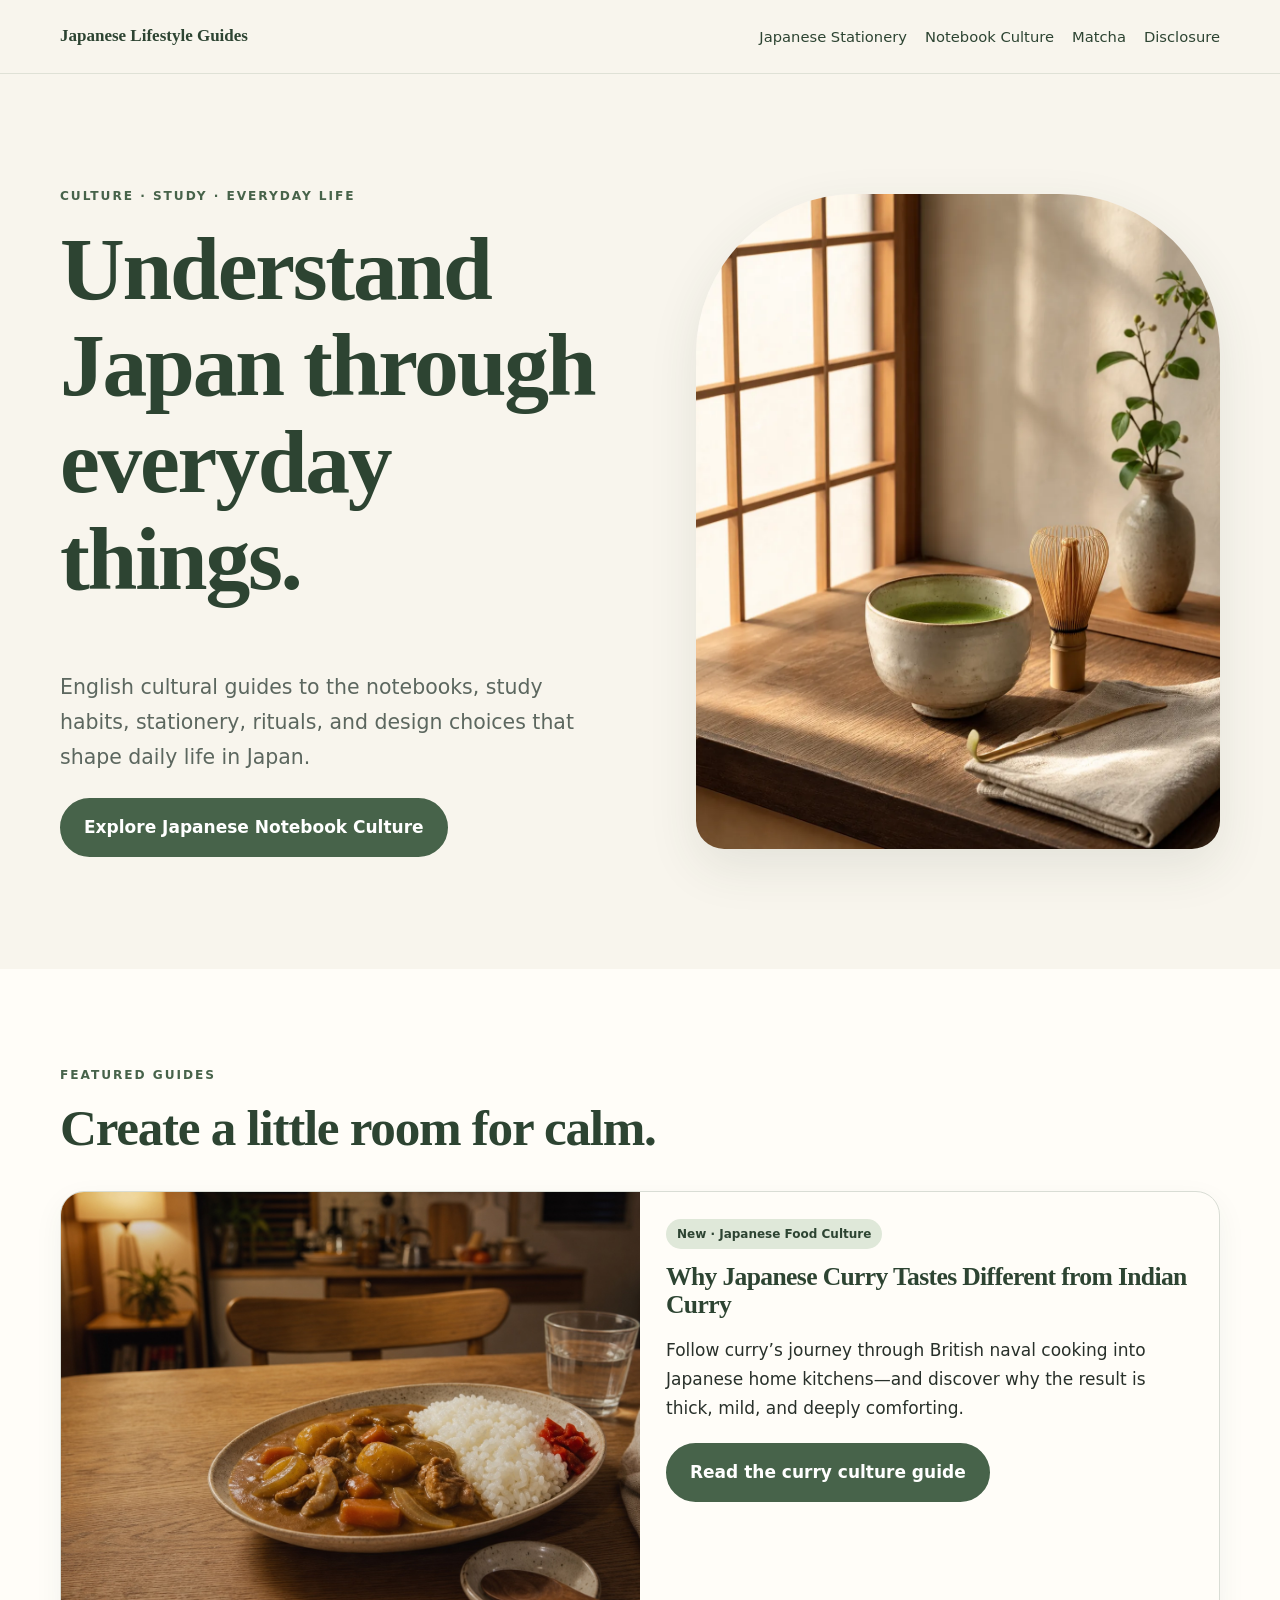
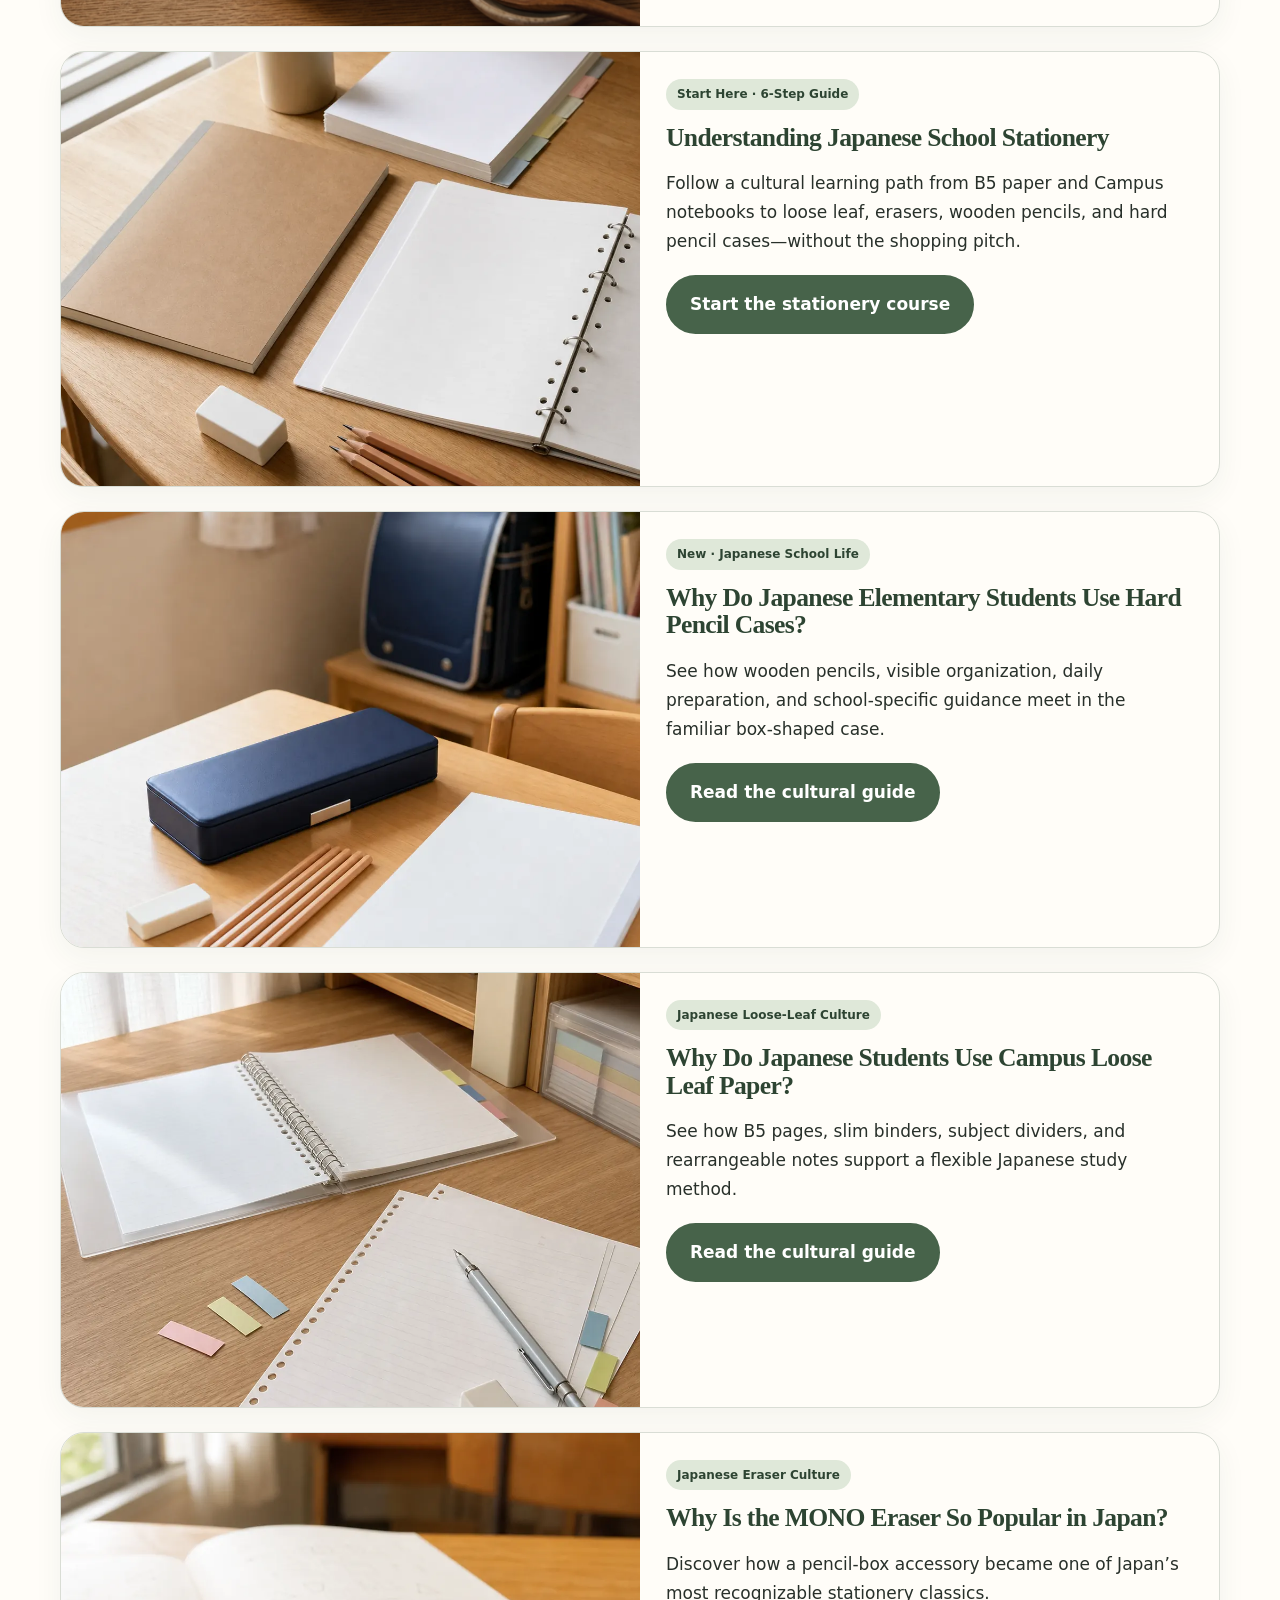
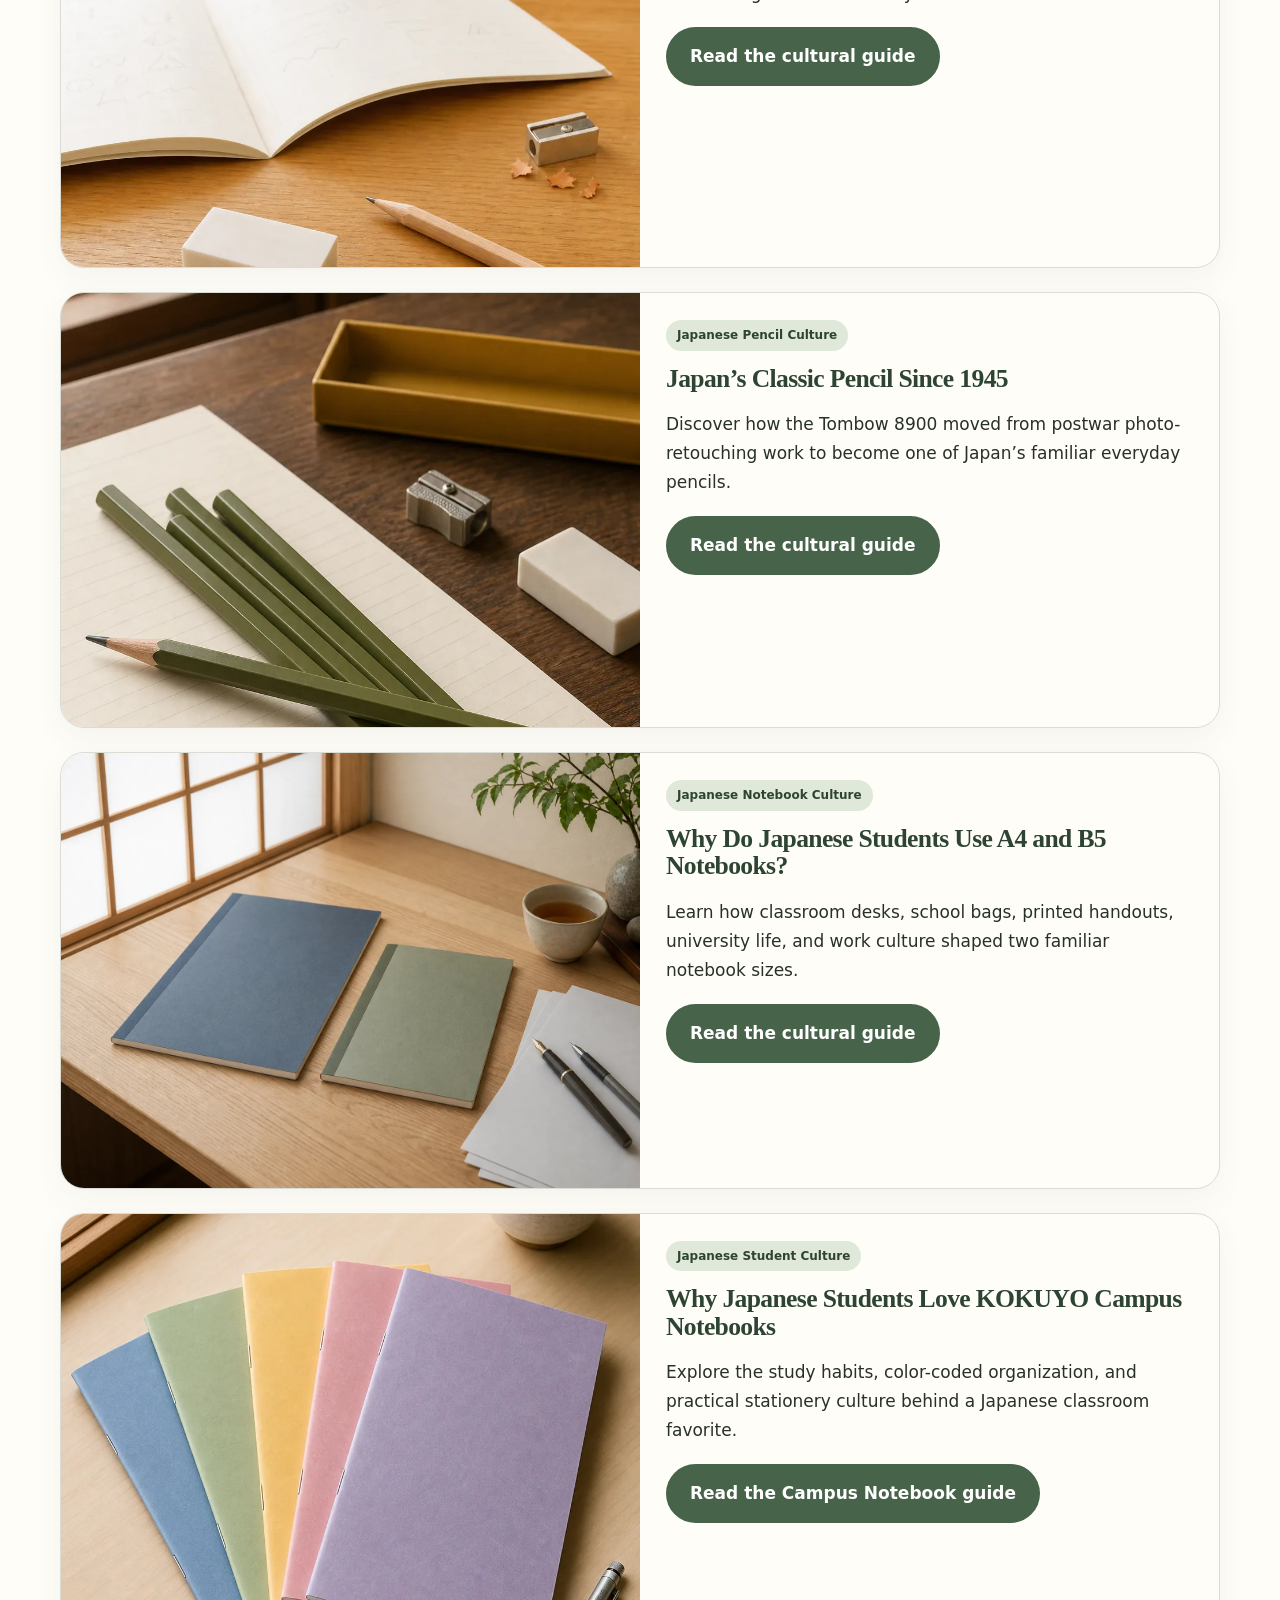
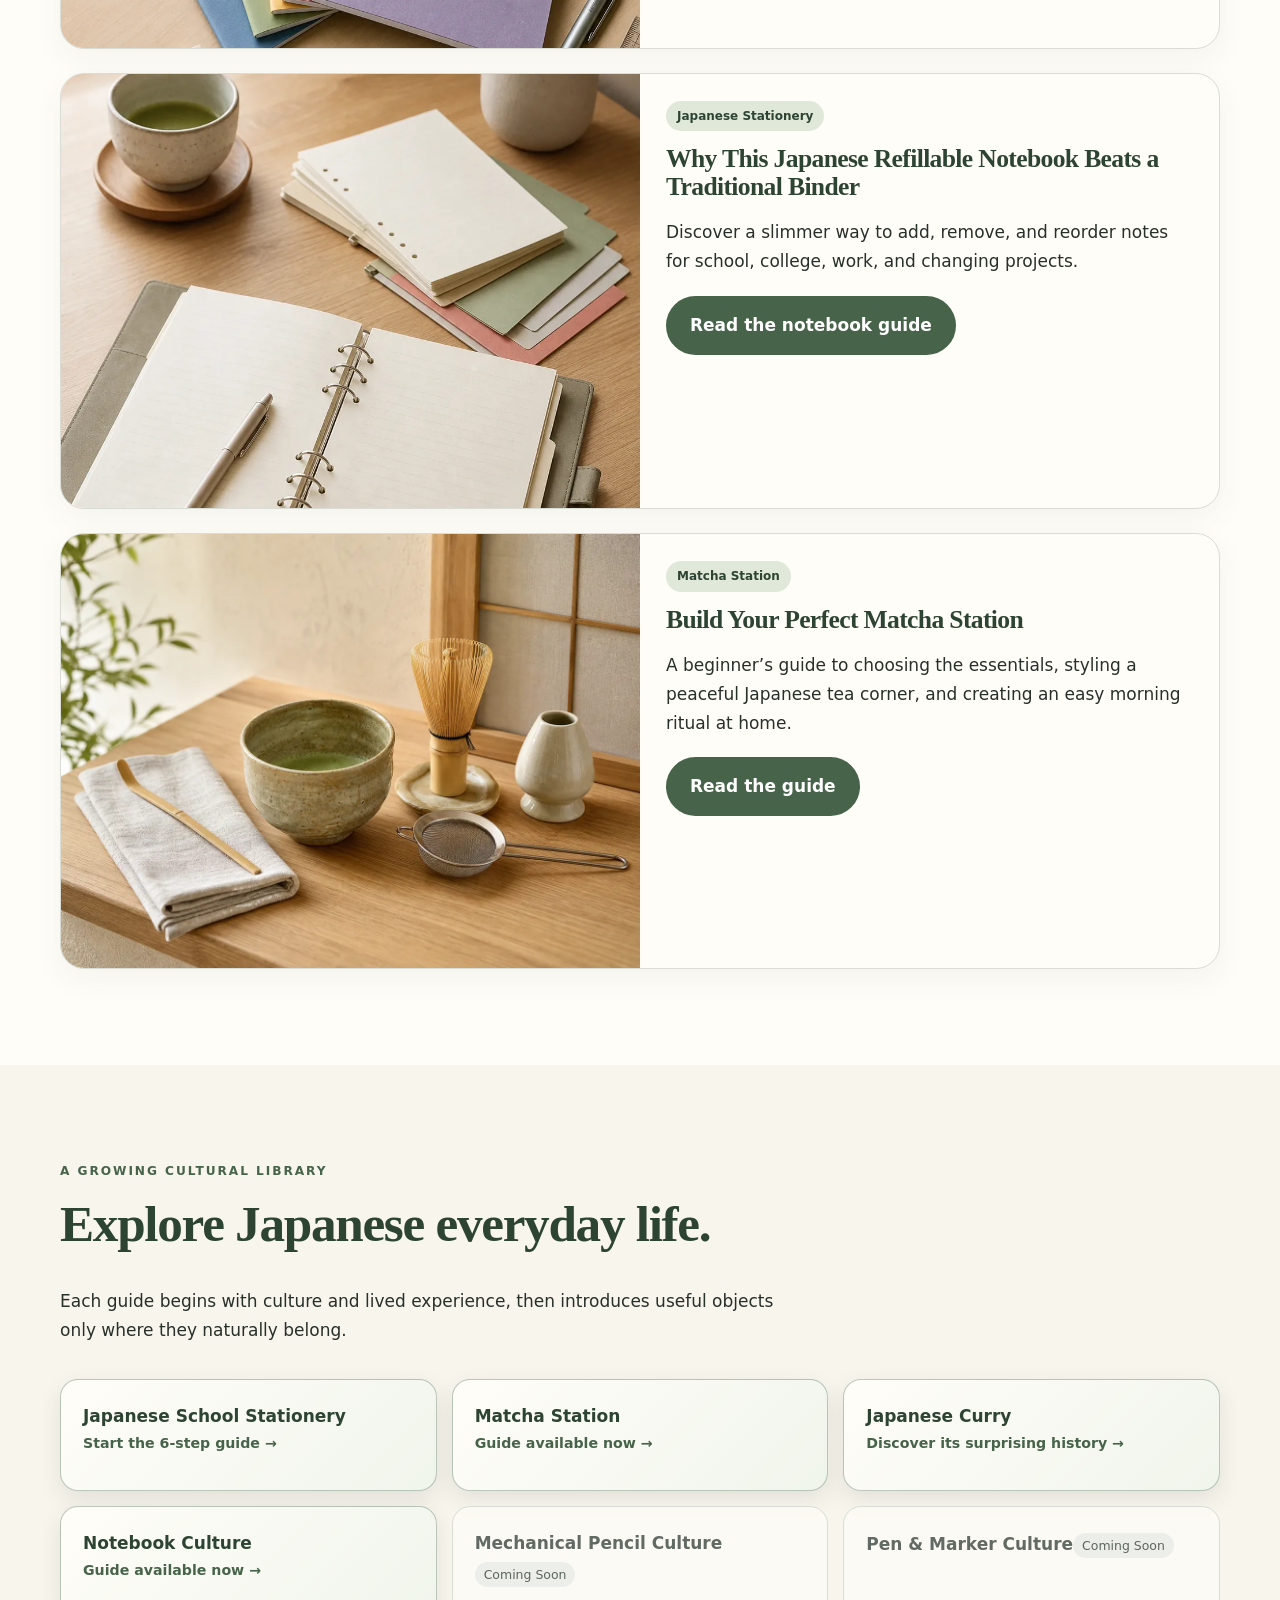
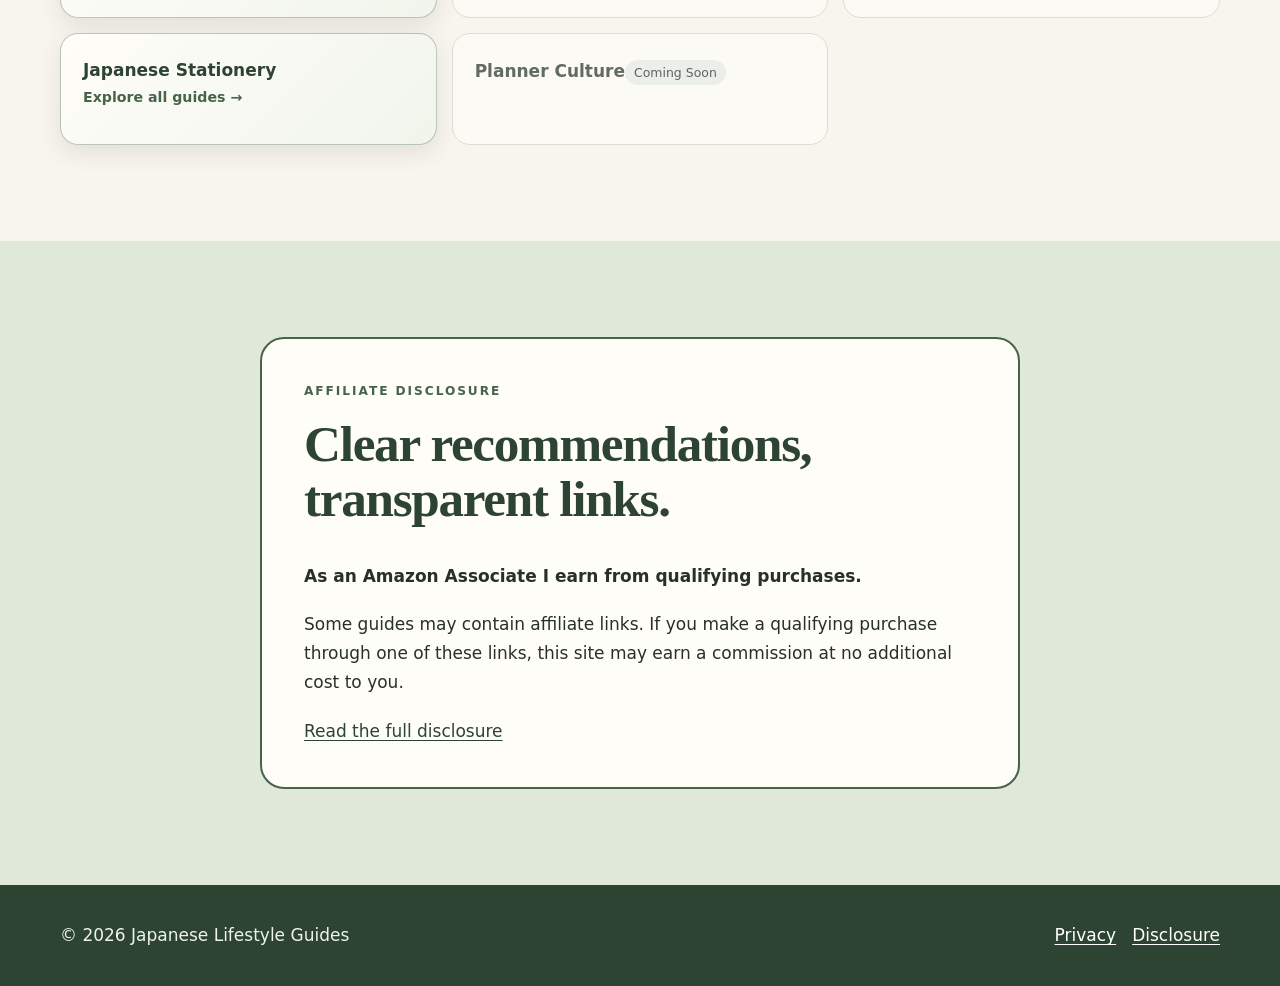
==== commit 1baeecba: "Add Japanese curry culture guide" ====
--- a/index.html
+++ b/index.html
@@ -44,6 +44,10 @@
         <div class="section-head"><p class="eyebrow">Featured guides</p><h2>Create a little room for calm.</h2></div>
         <div class="featured-guides">
           <article class="card featured-card">
+            <img src="assets/images/japanese-home-curry-hero.jpg" width="1536" height="1024" alt="Japanese home-style curry rice with thick sauce, vegetables, pork, white rice, and red pickles" loading="lazy" decoding="async">
+            <div class="card-body"><span class="tag">New · Japanese Food Culture</span><h3>Why Japanese Curry Tastes Different from Indian Curry</h3><p>Follow curry’s journey through British naval cooking into Japanese home kitchens—and discover why the result is thick, mild, and deeply comforting.</p><a class="button" href="why-japanese-curry-tastes-different.html">Read the curry culture guide</a></div>
+          </article>
+          <article class="card featured-card">
             <img src="assets/images/japanese-school-stationery-start-here.webp" width="1086" height="1448" alt="Minimal Japanese school stationery desk with a B5 notebook, loose-leaf paper, white eraser, and wooden pencils" loading="lazy" decoding="async">
             <div class="card-body"><span class="tag">Start Here · 6-Step Guide</span><h3>Understanding Japanese School Stationery</h3><p>Follow a cultural learning path from B5 paper and Campus notebooks to loose leaf, erasers, wooden pencils, and hard pencil cases—without the shopping pitch.</p><a class="button" href="japanese-school-stationery/">Start the stationery course</a></div>
           </article>
@@ -88,6 +92,7 @@
         <div class="category-grid">
           <a class="category category-available" href="japanese-school-stationery/" aria-label="Start the Japanese School Stationery guide"><strong>Japanese School Stationery</strong><small>Start the 6-step guide <span aria-hidden="true">→</span></small></a>
           <a class="category category-available" href="matcha-station.html" aria-label="Read the Matcha Station guide"><strong>Matcha Station</strong><small>Guide available now <span aria-hidden="true">→</span></small></a>
+          <a class="category category-available" href="why-japanese-curry-tastes-different.html" aria-label="Read the Japanese Curry culture guide"><strong>Japanese Curry</strong><small>Discover its surprising history <span aria-hidden="true">→</span></small></a>
           <a class="category category-available" href="japanese-a4-b5-notebooks.html" aria-label="Read the Japanese Notebook Culture guide"><strong>Notebook Culture</strong><small>Guide available now <span aria-hidden="true">→</span></small></a>
           <div class="category category-coming-soon"><strong>Mechanical Pencil Culture</strong><small>Coming Soon</small></div>
           <div class="category category-coming-soon"><strong>Pen &amp; Marker Culture</strong><small>Coming Soon</small></div>
--- a/styles.css
+++ b/styles.css
@@ -179,6 +179,57 @@
 .disclosure-strip { padding: 28px 0; }
 .disclosure-strip p:last-child, .source-note p:last-child { margin-bottom: 0; }
 
+/* Japanese curry cultural guide */
+.curry-article { --matcha: #9a3f24; --matcha-dark: #50291d; --sage: #f1dfbd; --cream: #f7f0e2; --paper: #fffaf0; --wood: #d8943f; --charcoal: #302720; --muted: #6f6257; --line: #dfd1bd; }
+.curry-hero { position: relative; width: min(1320px, calc(100% - 40px)); min-height: 680px; margin: 22px auto 0; overflow: hidden; border-radius: 32px; background: #3c241b; box-shadow: var(--shadow); }
+.curry-hero::after { position: absolute; inset: 0; content: ""; background: linear-gradient(90deg, rgba(34, 20, 14, .86) 0%, rgba(34, 20, 14, .62) 38%, rgba(34, 20, 14, .06) 72%); }
+.curry-hero-image { position: absolute; inset: 0; width: 100%; height: 100%; object-fit: cover; }
+.curry-hero-panel { position: relative; z-index: 1; width: min(650px, 58%); padding: clamp(64px, 9vw, 130px) clamp(30px, 6vw, 82px); color: #fffaf0; }
+.curry-hero-panel h1 { max-width: 10ch; color: white; font-size: clamp(3rem, 7vw, 6.6rem); }
+.curry-hero-panel .eyebrow { color: #f2bf72; }
+.curry-hero-panel .lede { max-width: 50ch; color: #f7e9d6; font-size: 1.16rem; }
+.reading-time { margin: 28px 0 0; color: #f2bf72; font-size: .78rem; font-weight: 800; letter-spacing: .12em; text-transform: uppercase; }
+.article-prose > p { font-size: 1.06rem; }
+.dropcap::first-letter { float: left; margin: .06em .12em 0 0; color: var(--matcha); font-family: Georgia, serif; font-size: 4.8rem; font-weight: 700; line-height: .75; }
+.culture-note { margin: 36px 0 0; padding: 26px 28px; border-left: 5px solid var(--wood); border-radius: 0 18px 18px 0; background: var(--paper); }
+.culture-note strong { display: block; margin-bottom: 7px; color: var(--matcha-dark); }
+.culture-note p { margin: 0; }
+.section-number { margin: 0 0 3px; color: var(--wood); font-family: Georgia, serif; font-size: 2rem; font-weight: 700; }
+.journey { display: grid; grid-template-columns: 1fr auto 1fr auto 1fr; gap: 12px; align-items: center; margin-top: 36px; }
+.journey span { padding: 18px; border: 1px solid var(--line); border-radius: 14px; background: white; color: var(--matcha-dark); font-weight: 800; text-align: center; }
+.journey b { color: var(--wood); font-size: 1.5rem; }
+.curry-contrast { background: #2f211b; color: #f6ead8; }
+.curry-contrast h2, .curry-contrast .eyebrow { color: #f6c377; }
+.curry-contrast .section-head { max-width: 820px; }
+.curry-contrast .comparison-wrap { border-color: #6f5544; background: #fffaf0; color: var(--charcoal); }
+.curry-table { min-width: 760px; }
+.ingredient-grid { display: grid; grid-template-columns: repeat(4, 1fr); gap: 14px; margin-top: 28px; }
+.ingredient-grid div { min-height: 178px; padding: 24px; border: 1px solid #6d5140; border-radius: 18px; background: #3b2a22; }
+.ingredient-grid span { display: block; margin-bottom: 18px; color: #e5a24a; font-size: 1.7rem; }
+.ingredient-grid strong, .ingredient-grid small { display: block; }
+.ingredient-grid strong { color: white; font-family: Georgia, serif; font-size: 1.3rem; }
+.ingredient-grid small { margin-top: 7px; color: #d9c8b9; line-height: 1.55; }
+.navy-section { background: #e9e1d4; }
+.navy-grid { display: grid; grid-template-columns: 220px 1fr; gap: clamp(35px, 7vw, 90px); align-items: center; }
+.navy-mark { display: grid; width: 200px; height: 200px; place-content: center; border: 4px double #214965; border-radius: 50%; color: #214965; text-align: center; transform: rotate(-4deg); }
+.navy-mark span { font-family: Georgia, serif; font-size: 5rem; line-height: .85; }
+.navy-mark small { margin-top: 12px; font-weight: 900; letter-spacing: .28em; }
+.vermont-grid { display: grid; grid-template-columns: 1.35fr .65fr; gap: clamp(34px, 7vw, 84px); align-items: center; }
+.vermont-story blockquote { margin: 32px 0 0; padding: 0 0 0 24px; border-left: 4px solid var(--wood); color: var(--matcha-dark); font-family: Georgia, serif; font-size: clamp(1.35rem, 3vw, 2rem); font-style: italic; }
+.memory-card { padding: clamp(28px, 5vw, 46px); border-radius: var(--radius); background: var(--matcha-dark); color: #fff7e9; box-shadow: var(--shadow); }
+.memory-card .eyebrow { color: #f3bd70; }
+.memory-card .check-list li::before { color: #f3bd70; }
+.memory-card .tiny { color: #d8c7b4; }
+.curry-cta { padding: clamp(30px, 6vw, 64px); border: 2px solid var(--wood); border-radius: 28px; background: var(--paper); box-shadow: var(--shadow); }
+.curry-cta h2 { max-width: 15ch; }
+.amazon-button { margin: 14px 0; background: #9a3f24; border-color: #9a3f24; }
+.related-culture { display: grid; grid-template-columns: 1fr 1fr; gap: clamp(34px, 7vw, 80px); align-items: start; }
+.related-links { display: grid; gap: 14px; }
+.related-links a { display: block; padding: 22px; border: 1px solid var(--line); border-radius: 16px; background: white; text-decoration: none; }
+.related-links a:hover { border-color: var(--matcha); }
+.related-links strong, .related-links span { display: block; }
+.related-links span { margin-top: 5px; color: var(--matcha); font-size: .86rem; font-weight: 750; }
+
 @media (max-width: 820px) {
   .hero-grid, .featured-card, .product, .style-grid, .routine, .summary-photo, .experience-grid, .fit-grid { grid-template-columns: 1fr; }
   .hero-copy { order: 1; }
@@ -187,6 +238,14 @@
   .coming-soon-grid { grid-template-columns: repeat(2, 1fr); }
   .product img { min-height: 260px; }
   .summary-photo > img { min-height: 0; aspect-ratio: 3 / 2; }
+  .curry-hero { min-height: 720px; }
+  .curry-hero::after { background: linear-gradient(0deg, rgba(34,20,14,.94) 0%, rgba(34,20,14,.68) 58%, rgba(34,20,14,.08) 100%); }
+  .curry-hero-panel { width: 100%; padding-top: 260px; }
+  .curry-hero-panel h1 { max-width: 12ch; }
+  .ingredient-grid { grid-template-columns: 1fr 1fr; }
+  .navy-grid, .vermont-grid, .related-culture { grid-template-columns: 1fr; }
+  .navy-mark { width: 150px; height: 150px; }
+  .navy-mark span { font-size: 4rem; }
 }
 @media (max-width: 560px) {
   body { font-size: 16px; }
@@ -201,6 +260,14 @@
   .series-top-link { width: 100%; justify-content: center; white-space: normal; text-align: center; }
   .lesson-card { width: min(100% - 28px, 860px); padding: 24px 20px; }
   .button { width: 100%; }
+  .curry-hero { width: calc(100% - 20px); min-height: 690px; border-radius: 20px; }
+  .curry-hero-panel { padding: 250px 24px 42px; }
+  .curry-hero-panel h1 { font-size: clamp(2.5rem, 11.5vw, 3.4rem); }
+  .curry-hero-panel .lede { font-size: 1rem; }
+  .journey { grid-template-columns: 1fr; }
+  .journey b { transform: rotate(90deg); text-align: center; }
+  .ingredient-grid { grid-template-columns: 1fr; }
+  .ingredient-grid div { min-height: 0; }
 }
 @media (prefers-reduced-motion: reduce) {
   html { scroll-behavior: auto; }
